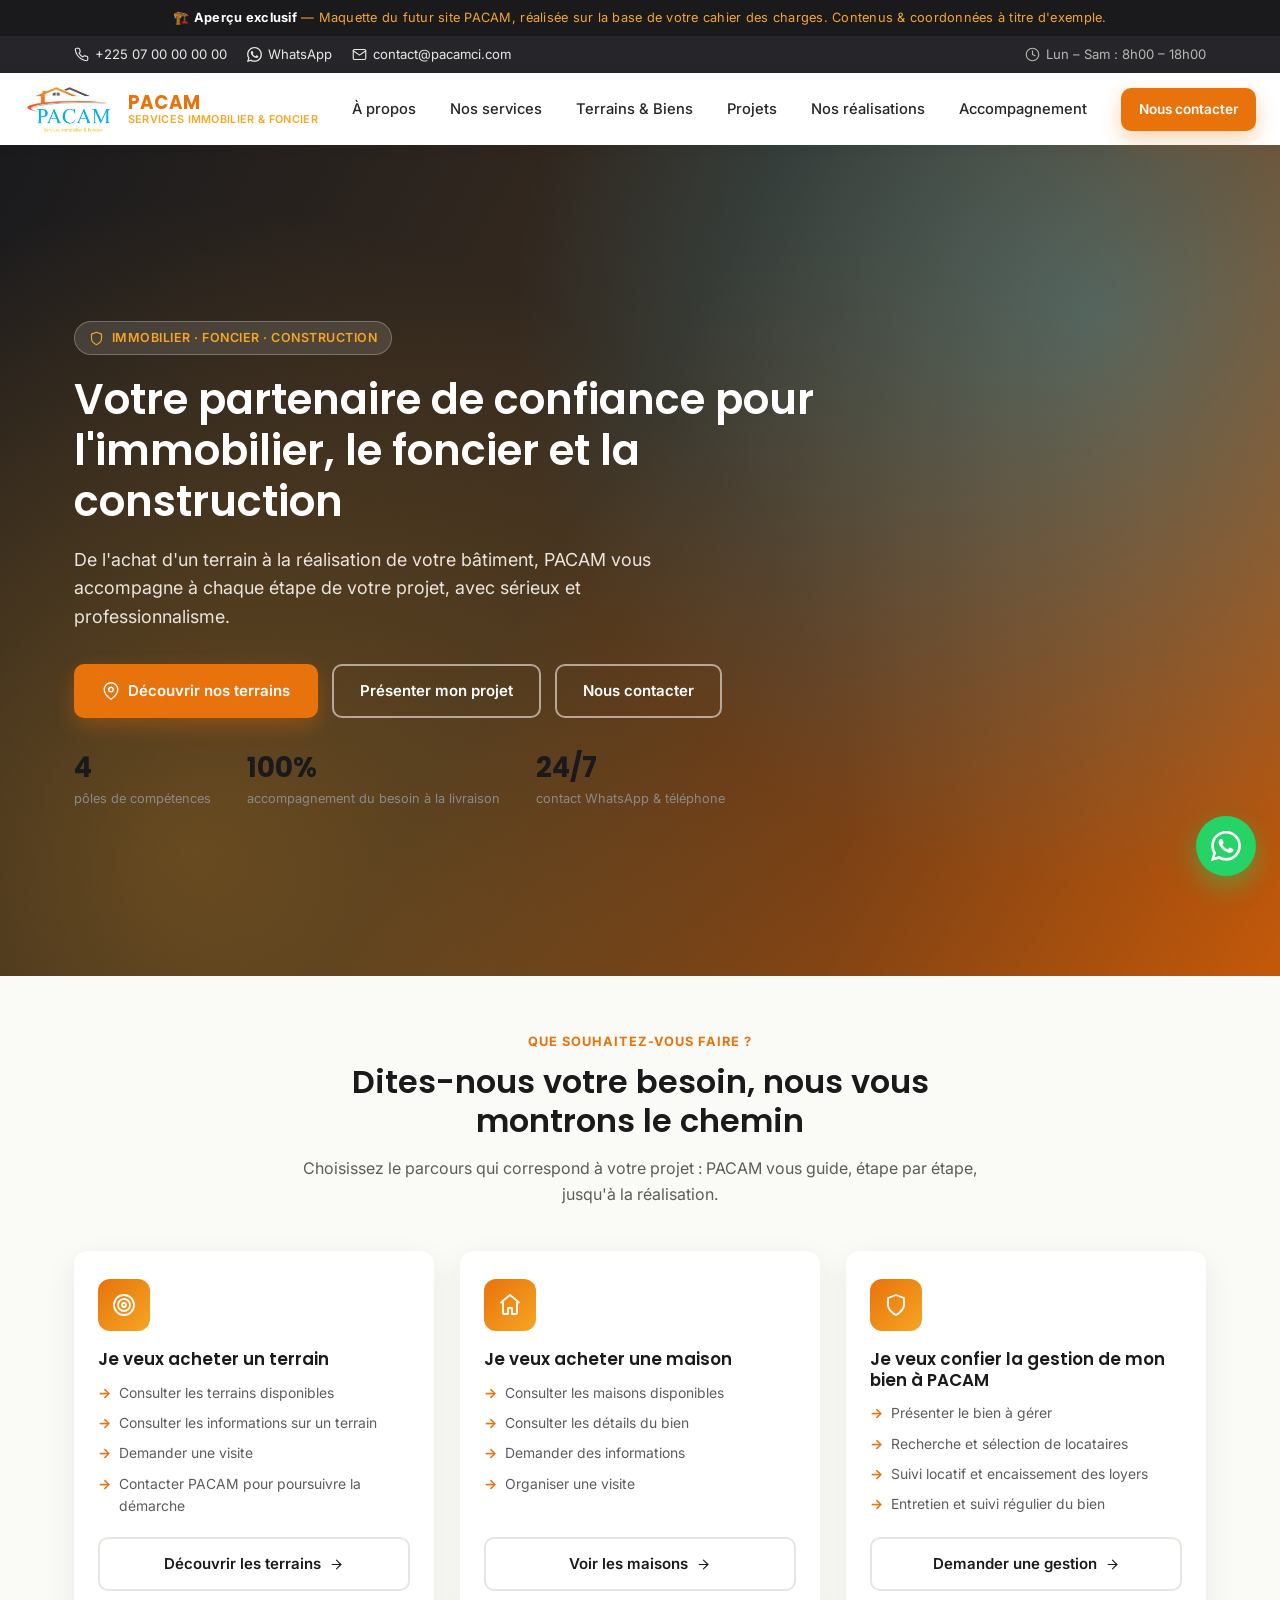
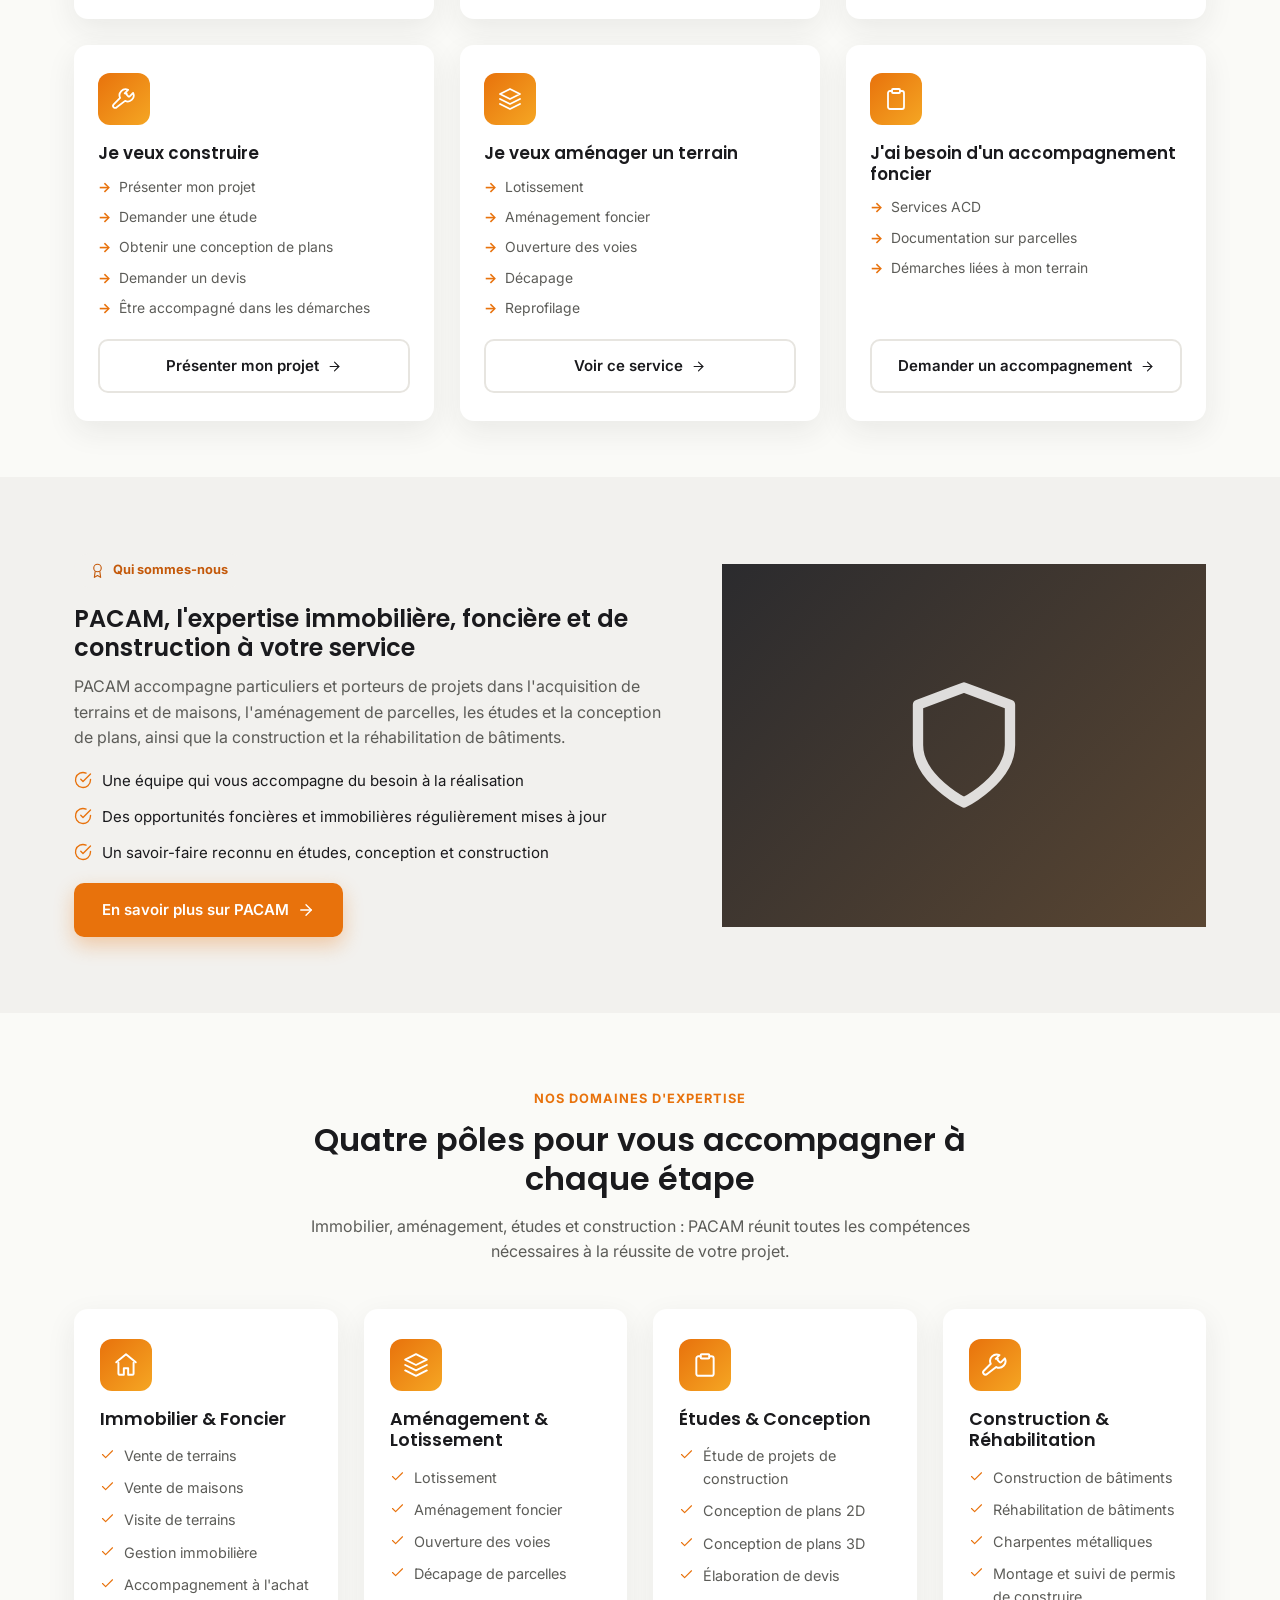
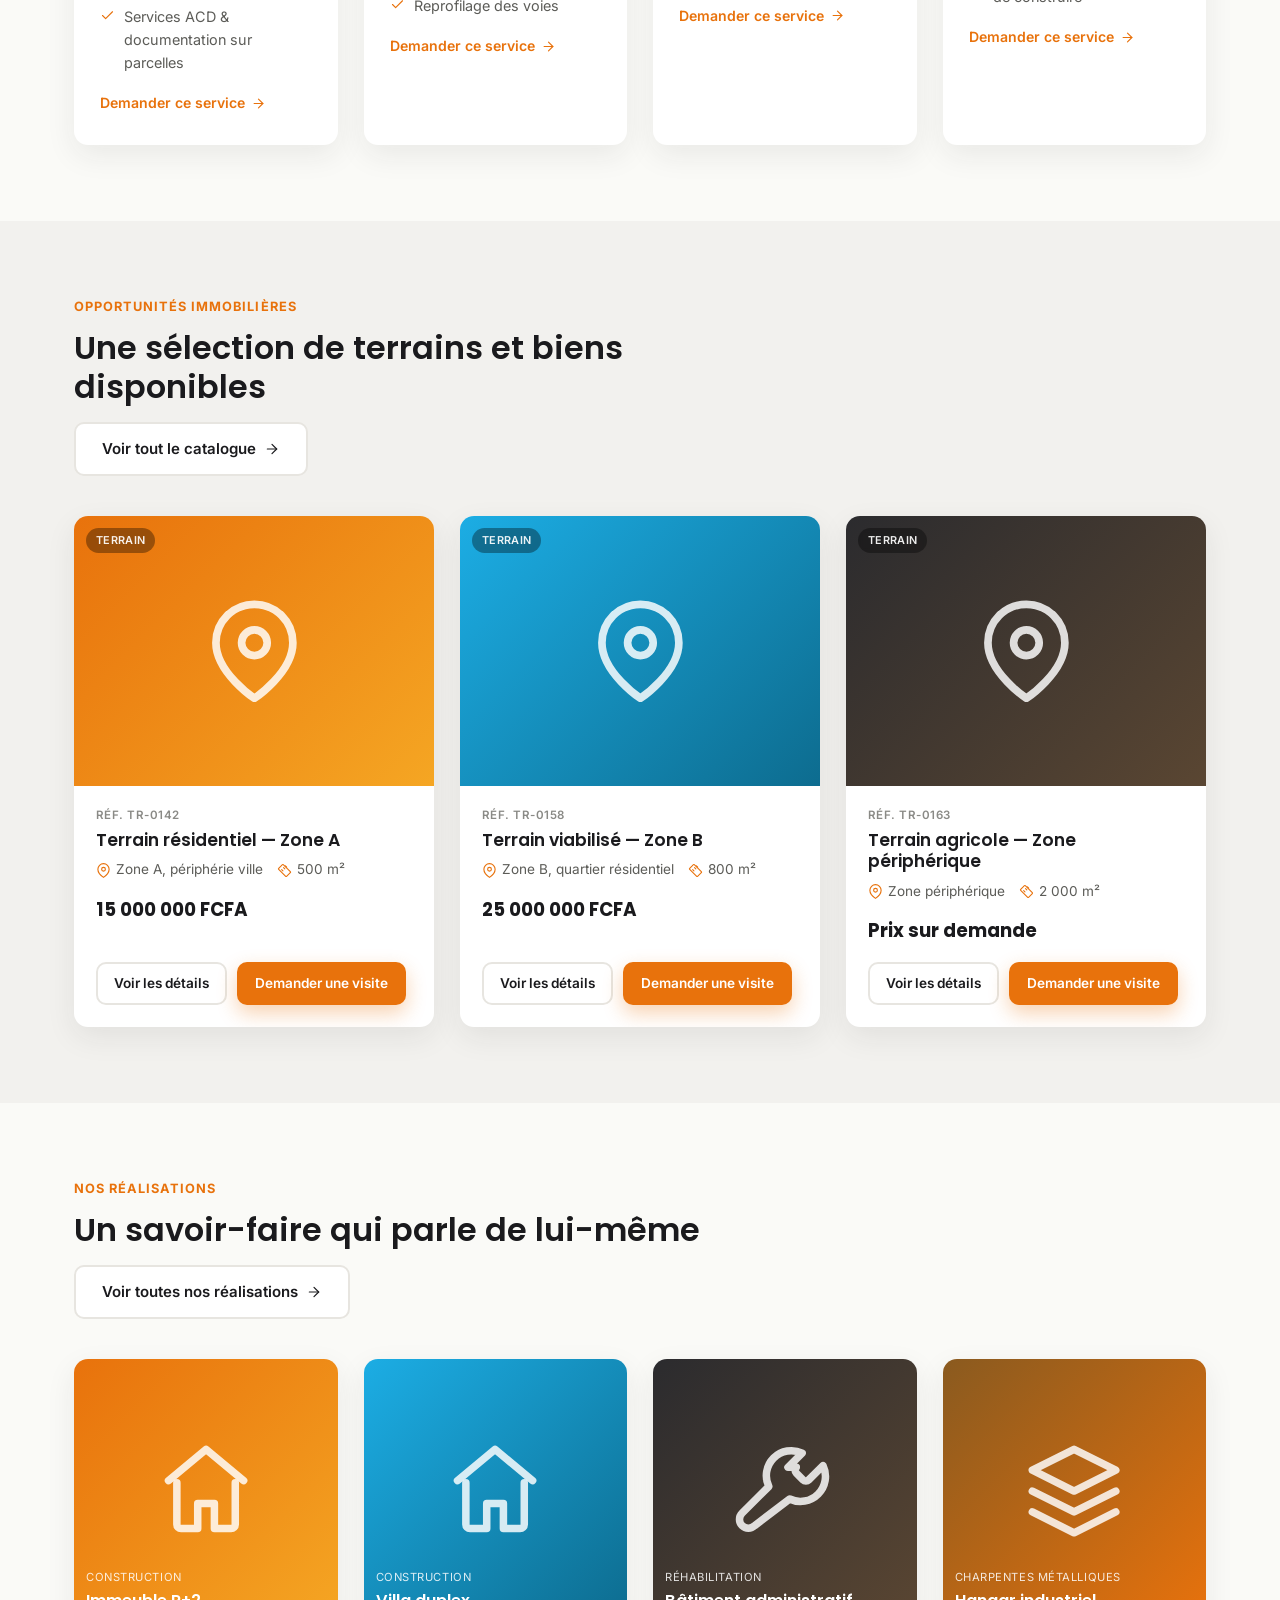
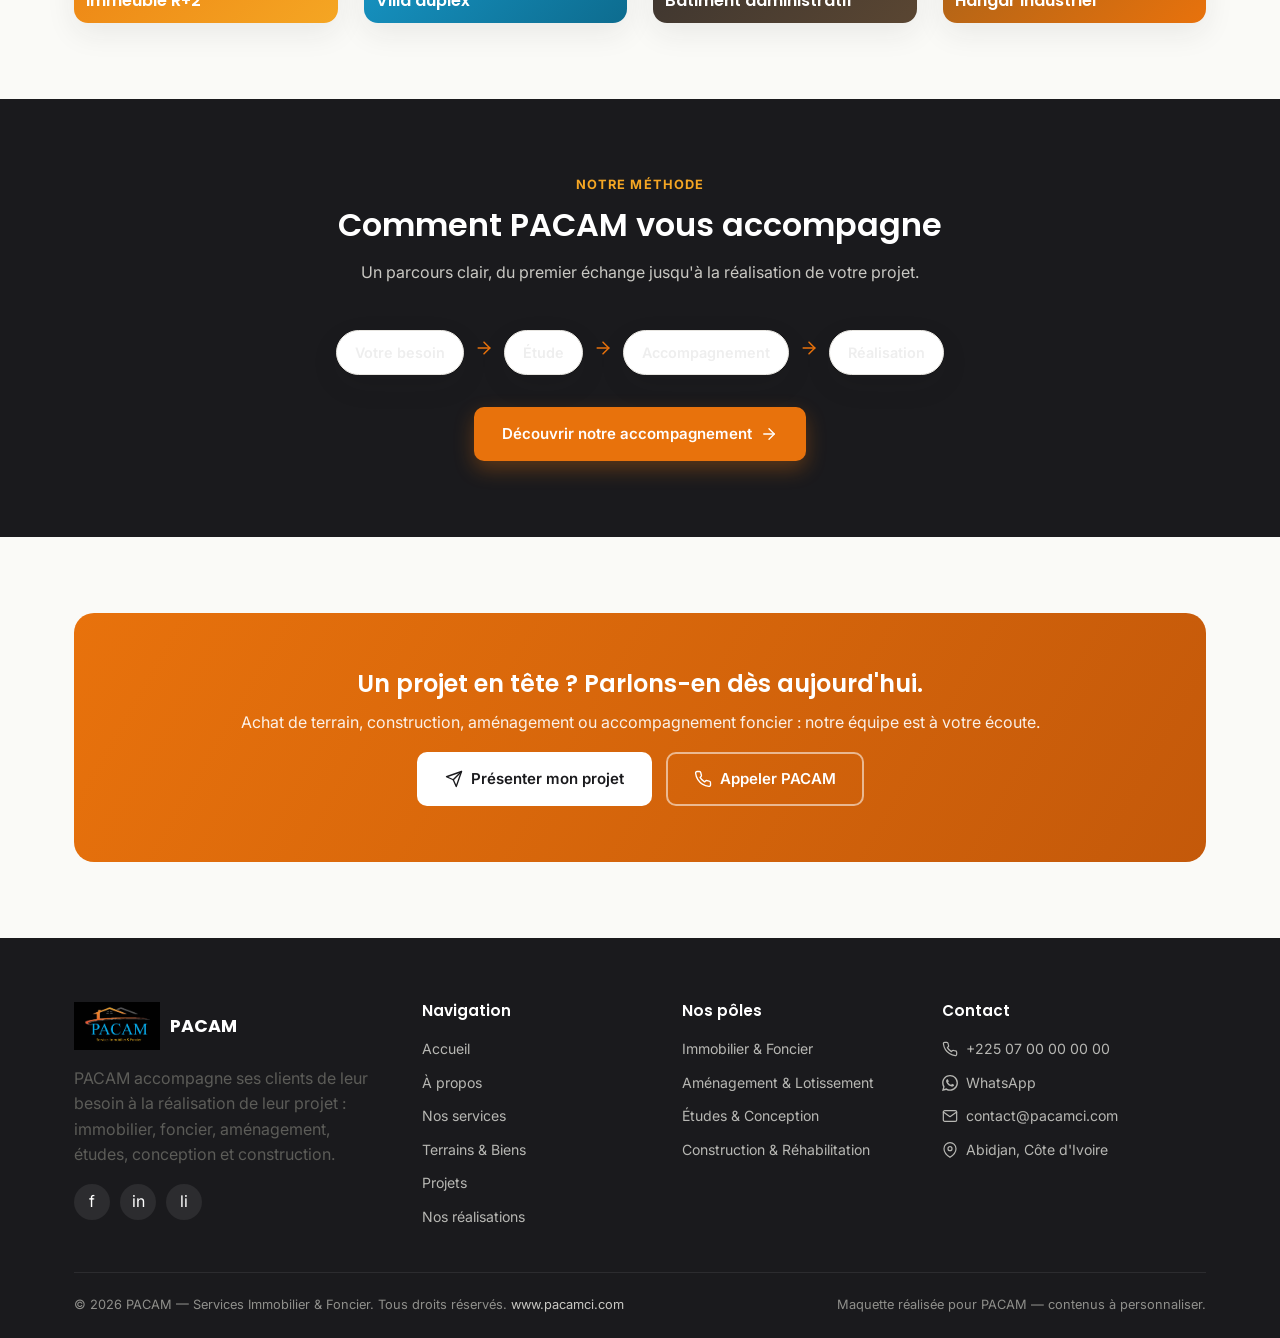
==== index.html @ 4fe4e54f "maj 2 maquette 20-08-26" ====
<!DOCTYPE html>
<html lang="fr">
<head>
<meta charset="UTF-8">
<meta name="viewport" content="width=device-width, initial-scale=1.0">
<title>Accueil | PACAM — Services Immobilier &amp; Foncier</title>
<meta name="description" content="Site vitrine et commercial de PACAM — immobilier, foncier, aménagement et construction.">
<link rel="canonical" href="https://pacamci.com/">
<meta property="og:site_name" content="PACAM">
<meta property="og:title" content="Accueil | PACAM">
<meta property="og:description" content="Site vitrine et commercial de PACAM — immobilier, foncier, aménagement et construction.">
<meta property="og:url" content="https://pacamci.com/">
<meta property="og:type" content="website">
<meta name="theme-color" content="#E8720C">
<link rel="preconnect" href="https://fonts.googleapis.com">
<link href="https://fonts.googleapis.com/css2?family=Inter:wght@400;500;600;700&family=Poppins:wght@500;600;700&display=swap" rel="stylesheet">
<link rel="stylesheet" href="css/style.css">

</head>
<body>

<div class="demo-banner">🏗️ <strong>Aperçu exclusif</strong> — Maquette du futur site PACAM, réalisée sur la base de votre cahier des charges. Contenus &amp; coordonnées à titre d'exemple.</div>

<div class="topbar">
  <div class="container">
    <div class="topbar-links">
      <a href="tel:+22507000000"><svg class="icon " width="15" height="15" viewBox="0 0 24 24" fill="none" stroke="currentColor" stroke-width="1.8" stroke-linecap="round" stroke-linejoin="round" aria-hidden="true"><path d="M22 16.92v3a2 2 0 0 1-2.18 2 19.79 19.79 0 0 1-8.63-3.07 19.5 19.5 0 0 1-6-6 19.79 19.79 0 0 1-3.07-8.67A2 2 0 0 1 4.11 2h3a2 2 0 0 1 2 1.72c.13.96.36 1.9.7 2.81a2 2 0 0 1-.45 2.11L8.09 9.91a16 16 0 0 0 6 6l1.27-1.27a2 2 0 0 1 2.11-.45c.91.34 1.85.57 2.81.7A2 2 0 0 1 22 16.92z"/></svg> +225 07 00 00 00 00</a>
      <a href="https://wa.me/22507000000" target="_blank" rel="noopener"><svg class="icon " width="15" height="15" viewBox="0 0 24 24" fill="currentColor" aria-hidden="true"><path d="M20.52 3.48A11.86 11.86 0 0 0 12.04 0C5.5 0 .16 5.34.16 11.88c0 2.1.55 4.14 1.6 5.95L0 24l6.33-1.66a11.87 11.87 0 0 0 5.7 1.45h.01c6.54 0 11.88-5.34 11.88-11.88 0-3.17-1.23-6.15-3.4-8.43zM12.04 21.6a9.7 9.7 0 0 1-4.95-1.36l-.35-.21-3.75.98 1-3.66-.23-.38a9.7 9.7 0 0 1-1.49-5.19c0-5.37 4.37-9.74 9.78-9.74 2.61 0 5.07 1.02 6.92 2.87a9.7 9.7 0 0 1 2.86 6.9c0 5.37-4.37 9.79-9.79 9.79zm5.36-7.33c-.29-.15-1.73-.85-2-.95-.27-.1-.46-.15-.66.15-.2.29-.76.95-.93 1.15-.17.19-.34.22-.63.07-.29-.15-1.23-.45-2.34-1.44-.87-.77-1.45-1.72-1.62-2.01-.17-.29-.02-.45.13-.6.13-.13.29-.34.44-.51.15-.17.19-.29.29-.49.1-.19.05-.36-.02-.51-.07-.15-.66-1.59-.9-2.17-.24-.57-.48-.5-.66-.51h-.56c-.19 0-.51.07-.78.36-.27.29-1.02 1-1.02 2.43s1.05 2.82 1.19 3.02c.15.19 2.06 3.15 5 4.42.7.3 1.24.48 1.67.62.7.22 1.34.19 1.84.12.56-.08 1.73-.71 1.98-1.39.24-.68.24-1.27.17-1.39-.07-.12-.26-.19-.55-.34z"/></svg> WhatsApp</a>
      <a href="mailto:contact@pacamci.com"><svg class="icon " width="15" height="15" viewBox="0 0 24 24" fill="none" stroke="currentColor" stroke-width="1.8" stroke-linecap="round" stroke-linejoin="round" aria-hidden="true"><rect x="2" y="4" width="20" height="16" rx="2"/><polyline points="22,6 12,13 2,6"/></svg> contact@pacamci.com</a>
    </div>
    <div class="topbar-hours"><svg class="icon " width="15" height="15" viewBox="0 0 24 24" fill="none" stroke="currentColor" stroke-width="1.8" stroke-linecap="round" stroke-linejoin="round" aria-hidden="true"><circle cx="12" cy="12" r="10"/><polyline points="12 6 12 12 16 14"/></svg> Lun – Sam : 8h00 – 18h00</div>
  </div>
</div>

<header class="site-header">
  <div class="nav-wrap">
    <a class="brand is-home" href="index.html">
      <img src="images/logo-light.jpg" alt="Logo PACAM">
      <span class="brand-text"><span class="name">PACAM</span><span class="tag">Services Immobilier &amp; Foncier</span></span>
    </a>
    <nav class="main-nav">
      <a href="a-propos.html">À propos</a>
<a href="services.html">Nos services</a>
<a href="terrains-biens.html">Terrains & Biens</a>
<a href="projets.html">Projets</a>
<a href="realisations.html">Nos réalisations</a>
<a href="accompagnement.html">Accompagnement</a>
    </nav>
    <div class="header-cta">
      <a class="btn btn-primary btn-sm" href="contact.html">Nous contacter</a>
      <button class="menu-toggle" aria-label="Ouvrir le menu"><svg class="icon " width="26" height="26" viewBox="0 0 24 24" fill="none" stroke="currentColor" stroke-width="1.8" stroke-linecap="round" stroke-linejoin="round" aria-hidden="true"><line x1="3" y1="6" x2="21" y2="6"/><line x1="3" y1="12" x2="21" y2="12"/><line x1="3" y1="18" x2="21" y2="18"/></svg></button>
    </div>
  </div>
</header>

<section class="hero">
  <div class="hero-inner">
    <span class="eyebrow"><svg class="icon " width="15" height="15" viewBox="0 0 24 24" fill="none" stroke="currentColor" stroke-width="1.8" stroke-linecap="round" stroke-linejoin="round" aria-hidden="true"><path d="M12 22s8-4 8-10V5l-8-3-8 3v7c0 6 8 10 8 10z"/></svg> Immobilier · Foncier · Construction</span>
    <h1>Votre partenaire de confiance pour l'immobilier, le foncier et la construction</h1>
    <p class="lead">De l'achat d'un terrain à la réalisation de votre bâtiment, PACAM vous accompagne à chaque étape de votre projet, avec sérieux et professionnalisme.</p>
    <div class="hero-actions">
      <a class="btn btn-primary" href="terrains-biens.html"><svg class="icon " width="18" height="18" viewBox="0 0 24 24" fill="none" stroke="currentColor" stroke-width="1.8" stroke-linecap="round" stroke-linejoin="round" aria-hidden="true"><path d="M21 10c0 7-9 13-9 13s-9-6-9-13a9 9 0 0 1 18 0z"/><circle cx="12" cy="10" r="3"/></svg> Découvrir nos terrains</a>
      <a class="btn btn-outline-light" href="accompagnement.html">Présenter mon projet</a>
      <a class="btn btn-outline-light" href="contact.html">Nous contacter</a>
    </div>
    <div class="stat-row">
      <div class="stat"><b>4</b><span>pôles de compétences</span></div>
      <div class="stat"><b>100%</b><span>accompagnement du besoin à la livraison</span></div>
      <div class="stat"><b>24/7</b><span>contact WhatsApp &amp; téléphone</span></div>
    </div>
  </div>
</section>

<main>

<section class="tight">
  <div class="container">
    <div class="section-head reveal">
      <span class="kicker">Que souhaitez-vous faire ?</span>
      <h2>Dites-nous votre besoin, nous vous montrons le chemin</h2>
      <p>Choisissez le parcours qui correspond à votre projet : PACAM vous guide, étape par étape, jusqu'à la réalisation.</p>
    </div>
    <div class="grid grid-3"><div class="card parcours-card reveal">
  <div class="icon-badge"><svg class="icon " width="24" height="24" viewBox="0 0 24 24" fill="none" stroke="currentColor" stroke-width="1.8" stroke-linecap="round" stroke-linejoin="round" aria-hidden="true"><circle cx="12" cy="12" r="10"/><circle cx="12" cy="12" r="6"/><circle cx="12" cy="12" r="2"/></svg></div>
  <h3>Je veux acheter un terrain</h3>
  <ul><li>Consulter les terrains disponibles</li>
<li>Consulter les informations sur un terrain</li>
<li>Demander une visite</li>
<li>Contacter PACAM pour poursuivre la démarche</li></ul>
  <a class="btn btn-secondary btn-block" href="terrains-biens.html">Découvrir les terrains <svg class="icon " width="15" height="15" viewBox="0 0 24 24" fill="none" stroke="currentColor" stroke-width="1.8" stroke-linecap="round" stroke-linejoin="round" aria-hidden="true"><line x1="5" y1="12" x2="19" y2="12"/><polyline points="12 5 19 12 12 19"/></svg></a>
</div>
<div class="card parcours-card reveal">
  <div class="icon-badge"><svg class="icon " width="24" height="24" viewBox="0 0 24 24" fill="none" stroke="currentColor" stroke-width="1.8" stroke-linecap="round" stroke-linejoin="round" aria-hidden="true"><path d="M3 9.5 12 2l9 7.5"/><path d="M5 10v10a1 1 0 0 0 1 1h4v-6h4v6h4a1 1 0 0 0 1-1V10"/></svg></div>
  <h3>Je veux acheter une maison</h3>
  <ul><li>Consulter les maisons disponibles</li>
<li>Consulter les détails du bien</li>
<li>Demander des informations</li>
<li>Organiser une visite</li></ul>
  <a class="btn btn-secondary btn-block" href="terrains-biens.html#maisons">Voir les maisons <svg class="icon " width="15" height="15" viewBox="0 0 24 24" fill="none" stroke="currentColor" stroke-width="1.8" stroke-linecap="round" stroke-linejoin="round" aria-hidden="true"><line x1="5" y1="12" x2="19" y2="12"/><polyline points="12 5 19 12 12 19"/></svg></a>
</div>
<div class="card parcours-card reveal">
  <div class="icon-badge"><svg class="icon " width="24" height="24" viewBox="0 0 24 24" fill="none" stroke="currentColor" stroke-width="1.8" stroke-linecap="round" stroke-linejoin="round" aria-hidden="true"><path d="M12 22s8-4 8-10V5l-8-3-8 3v7c0 6 8 10 8 10z"/></svg></div>
  <h3>Je veux confier la gestion de mon bien à PACAM</h3>
  <ul><li>Présenter le bien à gérer</li>
<li>Recherche et sélection de locataires</li>
<li>Suivi locatif et encaissement des loyers</li>
<li>Entretien et suivi régulier du bien</li></ul>
  <a class="btn btn-secondary btn-block" href="contact.html?demande=gestion-immobiliere">Demander une gestion <svg class="icon " width="15" height="15" viewBox="0 0 24 24" fill="none" stroke="currentColor" stroke-width="1.8" stroke-linecap="round" stroke-linejoin="round" aria-hidden="true"><line x1="5" y1="12" x2="19" y2="12"/><polyline points="12 5 19 12 12 19"/></svg></a>
</div>
<div class="card parcours-card reveal">
  <div class="icon-badge"><svg class="icon " width="24" height="24" viewBox="0 0 24 24" fill="none" stroke="currentColor" stroke-width="1.8" stroke-linecap="round" stroke-linejoin="round" aria-hidden="true"><path d="M14.7 6.3a1 1 0 0 0 0 1.4l1.6 1.6a1 1 0 0 0 1.4 0l3.4-3.4a6 6 0 0 1-8 8L4.7 20.3a2.1 2.1 0 0 1-3-3L8.1 10.9a6 6 0 0 1 8-8l-3.4 3.4z"/></svg></div>
  <h3>Je veux construire</h3>
  <ul><li>Présenter mon projet</li>
<li>Demander une étude</li>
<li>Obtenir une conception de plans</li>
<li>Demander un devis</li>
<li>Être accompagné dans les démarches</li></ul>
  <a class="btn btn-secondary btn-block" href="accompagnement.html">Présenter mon projet <svg class="icon " width="15" height="15" viewBox="0 0 24 24" fill="none" stroke="currentColor" stroke-width="1.8" stroke-linecap="round" stroke-linejoin="round" aria-hidden="true"><line x1="5" y1="12" x2="19" y2="12"/><polyline points="12 5 19 12 12 19"/></svg></a>
</div>
<div class="card parcours-card reveal">
  <div class="icon-badge"><svg class="icon " width="24" height="24" viewBox="0 0 24 24" fill="none" stroke="currentColor" stroke-width="1.8" stroke-linecap="round" stroke-linejoin="round" aria-hidden="true"><polygon points="12 2 2 7 12 12 22 7 12 2"/><polyline points="2 17 12 22 22 17"/><polyline points="2 12 12 17 22 12"/></svg></div>
  <h3>Je veux aménager un terrain</h3>
  <ul><li>Lotissement</li>
<li>Aménagement foncier</li>
<li>Ouverture des voies</li>
<li>Décapage</li>
<li>Reprofilage</li></ul>
  <a class="btn btn-secondary btn-block" href="services.html#amenagement-lotissement">Voir ce service <svg class="icon " width="15" height="15" viewBox="0 0 24 24" fill="none" stroke="currentColor" stroke-width="1.8" stroke-linecap="round" stroke-linejoin="round" aria-hidden="true"><line x1="5" y1="12" x2="19" y2="12"/><polyline points="12 5 19 12 12 19"/></svg></a>
</div>
<div class="card parcours-card reveal">
  <div class="icon-badge"><svg class="icon " width="24" height="24" viewBox="0 0 24 24" fill="none" stroke="currentColor" stroke-width="1.8" stroke-linecap="round" stroke-linejoin="round" aria-hidden="true"><rect x="8" y="2" width="8" height="4" rx="1"/><path d="M16 4h2a2 2 0 0 1 2 2v14a2 2 0 0 1-2 2H6a2 2 0 0 1-2-2V6a2 2 0 0 1 2-2h2"/></svg></div>
  <h3>J'ai besoin d'un accompagnement foncier</h3>
  <ul><li>Services ACD</li>
<li>Documentation sur parcelles</li>
<li>Démarches liées à mon terrain</li></ul>
  <a class="btn btn-secondary btn-block" href="contact.html?demande=accompagnement-foncier">Demander un accompagnement <svg class="icon " width="15" height="15" viewBox="0 0 24 24" fill="none" stroke="currentColor" stroke-width="1.8" stroke-linecap="round" stroke-linejoin="round" aria-hidden="true"><line x1="5" y1="12" x2="19" y2="12"/><polyline points="12 5 19 12 12 19"/></svg></a>
</div></div>
  </div>
</section>

<section class="bg-alt">
  <div class="container two-col">
    <div class="reveal">
      <span class="badge-pill"><svg class="icon " width="15" height="15" viewBox="0 0 24 24" fill="none" stroke="currentColor" stroke-width="1.8" stroke-linecap="round" stroke-linejoin="round" aria-hidden="true"><circle cx="12" cy="8" r="6"/><path d="M8.21 13.89 7 23l5-3 5 3-1.21-9.12"/></svg> Qui sommes-nous</span>
      <h2>PACAM, l'expertise immobilière, foncière et de construction à votre service</h2>
      <p>PACAM accompagne particuliers et porteurs de projets dans l'acquisition de terrains et de maisons, l'aménagement de parcelles, les études et la conception de plans, ainsi que la construction et la réhabilitation de bâtiments.</p>
      <ul class="check-list">
        <li><svg class="icon " width="18" height="18" viewBox="0 0 24 24" fill="none" stroke="currentColor" stroke-width="1.8" stroke-linecap="round" stroke-linejoin="round" aria-hidden="true"><path d="M22 11.08V12a10 10 0 1 1-5.93-9.14"/><polyline points="22 4 12 14.01 9 11.01"/></svg> Une équipe qui vous accompagne du besoin à la réalisation</li>
        <li><svg class="icon " width="18" height="18" viewBox="0 0 24 24" fill="none" stroke="currentColor" stroke-width="1.8" stroke-linecap="round" stroke-linejoin="round" aria-hidden="true"><path d="M22 11.08V12a10 10 0 1 1-5.93-9.14"/><polyline points="22 4 12 14.01 9 11.01"/></svg> Des opportunités foncières et immobilières régulièrement mises à jour</li>
        <li><svg class="icon " width="18" height="18" viewBox="0 0 24 24" fill="none" stroke="currentColor" stroke-width="1.8" stroke-linecap="round" stroke-linejoin="round" aria-hidden="true"><path d="M22 11.08V12a10 10 0 1 1-5.93-9.14"/><polyline points="22 4 12 14.01 9 11.01"/></svg> Un savoir-faire reconnu en études, conception et construction</li>
      </ul>
      <a class="btn btn-primary" href="a-propos.html">En savoir plus sur PACAM <svg class="icon " width="18" height="18" viewBox="0 0 24 24" fill="none" stroke="currentColor" stroke-width="1.8" stroke-linecap="round" stroke-linejoin="round" aria-hidden="true"><line x1="5" y1="12" x2="19" y2="12"/><polyline points="12 5 19 12 12 19"/></svg></a>
    </div>
    <div class="reveal"><div class="photo g3"><svg class="icon " width="64" height="64" viewBox="0 0 24 24" fill="none" stroke="currentColor" stroke-width="1.8" stroke-linecap="round" stroke-linejoin="round" aria-hidden="true"><path d="M12 22s8-4 8-10V5l-8-3-8 3v7c0 6 8 10 8 10z"/></svg></div></div>
  </div>
</section>

<section>
  <div class="container">
    <div class="section-head reveal">
      <span class="kicker">Nos domaines d'expertise</span>
      <h2>Quatre pôles pour vous accompagner à chaque étape</h2>
      <p>Immobilier, aménagement, études et construction : PACAM réunit toutes les compétences nécessaires à la réussite de votre projet.</p>
    </div>
    <div class="grid grid-4"><div class="card icon-card reveal" id="immobilier-foncier">
  <div class="icon-badge"><svg class="icon " width="26" height="26" viewBox="0 0 24 24" fill="none" stroke="currentColor" stroke-width="1.8" stroke-linecap="round" stroke-linejoin="round" aria-hidden="true"><path d="M3 9.5 12 2l9 7.5"/><path d="M5 10v10a1 1 0 0 0 1 1h4v-6h4v6h4a1 1 0 0 0 1-1V10"/></svg></div>
  <h3>Immobilier & Foncier</h3>
  <ul><li><svg class="icon " width="15" height="15" viewBox="0 0 24 24" fill="none" stroke="currentColor" stroke-width="1.8" stroke-linecap="round" stroke-linejoin="round" aria-hidden="true"><polyline points="20 6 9 17 4 12"/></svg> Vente de terrains</li>
<li><svg class="icon " width="15" height="15" viewBox="0 0 24 24" fill="none" stroke="currentColor" stroke-width="1.8" stroke-linecap="round" stroke-linejoin="round" aria-hidden="true"><polyline points="20 6 9 17 4 12"/></svg> Vente de maisons</li>
<li><svg class="icon " width="15" height="15" viewBox="0 0 24 24" fill="none" stroke="currentColor" stroke-width="1.8" stroke-linecap="round" stroke-linejoin="round" aria-hidden="true"><polyline points="20 6 9 17 4 12"/></svg> Visite de terrains</li>
<li><svg class="icon " width="15" height="15" viewBox="0 0 24 24" fill="none" stroke="currentColor" stroke-width="1.8" stroke-linecap="round" stroke-linejoin="round" aria-hidden="true"><polyline points="20 6 9 17 4 12"/></svg> Gestion immobilière</li>
<li><svg class="icon " width="15" height="15" viewBox="0 0 24 24" fill="none" stroke="currentColor" stroke-width="1.8" stroke-linecap="round" stroke-linejoin="round" aria-hidden="true"><polyline points="20 6 9 17 4 12"/></svg> Accompagnement à l'achat</li>
<li><svg class="icon " width="15" height="15" viewBox="0 0 24 24" fill="none" stroke="currentColor" stroke-width="1.8" stroke-linecap="round" stroke-linejoin="round" aria-hidden="true"><polyline points="20 6 9 17 4 12"/></svg> Services ACD & documentation sur parcelles</li></ul>
  <a class="card-link" href="contact.html?demande=immobilier-foncier">Demander ce service <svg class="icon " width="15" height="15" viewBox="0 0 24 24" fill="none" stroke="currentColor" stroke-width="1.8" stroke-linecap="round" stroke-linejoin="round" aria-hidden="true"><line x1="5" y1="12" x2="19" y2="12"/><polyline points="12 5 19 12 12 19"/></svg></a>
</div>
<div class="card icon-card reveal" id="amenagement-lotissement">
  <div class="icon-badge"><svg class="icon " width="26" height="26" viewBox="0 0 24 24" fill="none" stroke="currentColor" stroke-width="1.8" stroke-linecap="round" stroke-linejoin="round" aria-hidden="true"><polygon points="12 2 2 7 12 12 22 7 12 2"/><polyline points="2 17 12 22 22 17"/><polyline points="2 12 12 17 22 12"/></svg></div>
  <h3>Aménagement & Lotissement</h3>
  <ul><li><svg class="icon " width="15" height="15" viewBox="0 0 24 24" fill="none" stroke="currentColor" stroke-width="1.8" stroke-linecap="round" stroke-linejoin="round" aria-hidden="true"><polyline points="20 6 9 17 4 12"/></svg> Lotissement</li>
<li><svg class="icon " width="15" height="15" viewBox="0 0 24 24" fill="none" stroke="currentColor" stroke-width="1.8" stroke-linecap="round" stroke-linejoin="round" aria-hidden="true"><polyline points="20 6 9 17 4 12"/></svg> Aménagement foncier</li>
<li><svg class="icon " width="15" height="15" viewBox="0 0 24 24" fill="none" stroke="currentColor" stroke-width="1.8" stroke-linecap="round" stroke-linejoin="round" aria-hidden="true"><polyline points="20 6 9 17 4 12"/></svg> Ouverture des voies</li>
<li><svg class="icon " width="15" height="15" viewBox="0 0 24 24" fill="none" stroke="currentColor" stroke-width="1.8" stroke-linecap="round" stroke-linejoin="round" aria-hidden="true"><polyline points="20 6 9 17 4 12"/></svg> Décapage de parcelles</li>
<li><svg class="icon " width="15" height="15" viewBox="0 0 24 24" fill="none" stroke="currentColor" stroke-width="1.8" stroke-linecap="round" stroke-linejoin="round" aria-hidden="true"><polyline points="20 6 9 17 4 12"/></svg> Reprofilage des voies</li></ul>
  <a class="card-link" href="contact.html?demande=amenagement-lotissement">Demander ce service <svg class="icon " width="15" height="15" viewBox="0 0 24 24" fill="none" stroke="currentColor" stroke-width="1.8" stroke-linecap="round" stroke-linejoin="round" aria-hidden="true"><line x1="5" y1="12" x2="19" y2="12"/><polyline points="12 5 19 12 12 19"/></svg></a>
</div>
<div class="card icon-card reveal" id="etudes-conception">
  <div class="icon-badge"><svg class="icon " width="26" height="26" viewBox="0 0 24 24" fill="none" stroke="currentColor" stroke-width="1.8" stroke-linecap="round" stroke-linejoin="round" aria-hidden="true"><rect x="8" y="2" width="8" height="4" rx="1"/><path d="M16 4h2a2 2 0 0 1 2 2v14a2 2 0 0 1-2 2H6a2 2 0 0 1-2-2V6a2 2 0 0 1 2-2h2"/></svg></div>
  <h3>Études & Conception</h3>
  <ul><li><svg class="icon " width="15" height="15" viewBox="0 0 24 24" fill="none" stroke="currentColor" stroke-width="1.8" stroke-linecap="round" stroke-linejoin="round" aria-hidden="true"><polyline points="20 6 9 17 4 12"/></svg> Étude de projets de construction</li>
<li><svg class="icon " width="15" height="15" viewBox="0 0 24 24" fill="none" stroke="currentColor" stroke-width="1.8" stroke-linecap="round" stroke-linejoin="round" aria-hidden="true"><polyline points="20 6 9 17 4 12"/></svg> Conception de plans 2D</li>
<li><svg class="icon " width="15" height="15" viewBox="0 0 24 24" fill="none" stroke="currentColor" stroke-width="1.8" stroke-linecap="round" stroke-linejoin="round" aria-hidden="true"><polyline points="20 6 9 17 4 12"/></svg> Conception de plans 3D</li>
<li><svg class="icon " width="15" height="15" viewBox="0 0 24 24" fill="none" stroke="currentColor" stroke-width="1.8" stroke-linecap="round" stroke-linejoin="round" aria-hidden="true"><polyline points="20 6 9 17 4 12"/></svg> Élaboration de devis</li></ul>
  <a class="card-link" href="contact.html?demande=etudes-conception">Demander ce service <svg class="icon " width="15" height="15" viewBox="0 0 24 24" fill="none" stroke="currentColor" stroke-width="1.8" stroke-linecap="round" stroke-linejoin="round" aria-hidden="true"><line x1="5" y1="12" x2="19" y2="12"/><polyline points="12 5 19 12 12 19"/></svg></a>
</div>
<div class="card icon-card reveal" id="construction-rehabilitation">
  <div class="icon-badge"><svg class="icon " width="26" height="26" viewBox="0 0 24 24" fill="none" stroke="currentColor" stroke-width="1.8" stroke-linecap="round" stroke-linejoin="round" aria-hidden="true"><path d="M14.7 6.3a1 1 0 0 0 0 1.4l1.6 1.6a1 1 0 0 0 1.4 0l3.4-3.4a6 6 0 0 1-8 8L4.7 20.3a2.1 2.1 0 0 1-3-3L8.1 10.9a6 6 0 0 1 8-8l-3.4 3.4z"/></svg></div>
  <h3>Construction & Réhabilitation</h3>
  <ul><li><svg class="icon " width="15" height="15" viewBox="0 0 24 24" fill="none" stroke="currentColor" stroke-width="1.8" stroke-linecap="round" stroke-linejoin="round" aria-hidden="true"><polyline points="20 6 9 17 4 12"/></svg> Construction de bâtiments</li>
<li><svg class="icon " width="15" height="15" viewBox="0 0 24 24" fill="none" stroke="currentColor" stroke-width="1.8" stroke-linecap="round" stroke-linejoin="round" aria-hidden="true"><polyline points="20 6 9 17 4 12"/></svg> Réhabilitation de bâtiments</li>
<li><svg class="icon " width="15" height="15" viewBox="0 0 24 24" fill="none" stroke="currentColor" stroke-width="1.8" stroke-linecap="round" stroke-linejoin="round" aria-hidden="true"><polyline points="20 6 9 17 4 12"/></svg> Charpentes métalliques</li>
<li><svg class="icon " width="15" height="15" viewBox="0 0 24 24" fill="none" stroke="currentColor" stroke-width="1.8" stroke-linecap="round" stroke-linejoin="round" aria-hidden="true"><polyline points="20 6 9 17 4 12"/></svg> Montage et suivi de permis de construire</li></ul>
  <a class="card-link" href="contact.html?demande=construction-rehabilitation">Demander ce service <svg class="icon " width="15" height="15" viewBox="0 0 24 24" fill="none" stroke="currentColor" stroke-width="1.8" stroke-linecap="round" stroke-linejoin="round" aria-hidden="true"><line x1="5" y1="12" x2="19" y2="12"/><polyline points="12 5 19 12 12 19"/></svg></a>
</div></div>
  </div>
</section>

<section class="bg-alt">
  <div class="container">
    <div class="section-head left reveal" style="display:flex;justify-content:space-between;align-items:flex-end;flex-wrap:wrap;gap:16px;">
      <div>
        <span class="kicker">Opportunités immobilières</span>
        <h2 style="margin-bottom:0;">Une sélection de terrains et biens disponibles</h2>
      </div>
      <a class="btn btn-secondary" href="terrains-biens.html">Voir tout le catalogue <svg class="icon " width="16" height="16" viewBox="0 0 24 24" fill="none" stroke="currentColor" stroke-width="1.8" stroke-linecap="round" stroke-linejoin="round" aria-hidden="true"><line x1="5" y1="12" x2="19" y2="12"/><polyline points="12 5 19 12 12 19"/></svg></a>
    </div>
    <div class="grid grid-3"><div class="card prop-card reveal" data-cat="terrain">
  <div class="photo g1"><span class="photo-tag">Terrain</span><svg class="icon " width="64" height="64" viewBox="0 0 24 24" fill="none" stroke="currentColor" stroke-width="1.8" stroke-linecap="round" stroke-linejoin="round" aria-hidden="true"><path d="M21 10c0 7-9 13-9 13s-9-6-9-13a9 9 0 0 1 18 0z"/><circle cx="12" cy="10" r="3"/></svg></div>
  <div class="prop-body">
    <div class="prop-ref">Réf. TR-0142</div>
    <h3>Terrain résidentiel — Zone A</h3>
    <div class="prop-meta">
      <span><svg class="icon " width="15" height="15" viewBox="0 0 24 24" fill="none" stroke="currentColor" stroke-width="1.8" stroke-linecap="round" stroke-linejoin="round" aria-hidden="true"><path d="M21 10c0 7-9 13-9 13s-9-6-9-13a9 9 0 0 1 18 0z"/><circle cx="12" cy="10" r="3"/></svg> Zone A, périphérie ville</span>
      <span><svg class="icon " width="15" height="15" viewBox="0 0 24 24" fill="none" stroke="currentColor" stroke-width="1.8" stroke-linecap="round" stroke-linejoin="round" aria-hidden="true"><path d="M21.3 15.3 15.3 21.3a1 1 0 0 1-1.4 0L2.7 10.1a1 1 0 0 1 0-1.4l6-6a1 1 0 0 1 1.4 0L21.3 13.9a1 1 0 0 1 0 1.4z"/><path d="m7.5 10.5 2 2"/><path d="m10.5 7.5 2 2"/><path d="m13.5 4.5 2 2"/></svg> 500 m²</span>
    </div>
    <div class="prop-price">15 000 000 FCFA</div>
    <div class="prop-actions">
      <a class="btn btn-secondary btn-sm" href="bien-detail.html?ref=TR-0142">Voir les détails</a>
      <a class="btn btn-primary btn-sm" href="contact.html?demande=demander-une-visite&bien=TR-0142">Demander une visite</a>
    </div>
  </div>
</div>
<div class="card prop-card reveal" data-cat="terrain">
  <div class="photo g2"><span class="photo-tag">Terrain</span><svg class="icon " width="64" height="64" viewBox="0 0 24 24" fill="none" stroke="currentColor" stroke-width="1.8" stroke-linecap="round" stroke-linejoin="round" aria-hidden="true"><path d="M21 10c0 7-9 13-9 13s-9-6-9-13a9 9 0 0 1 18 0z"/><circle cx="12" cy="10" r="3"/></svg></div>
  <div class="prop-body">
    <div class="prop-ref">Réf. TR-0158</div>
    <h3>Terrain viabilisé — Zone B</h3>
    <div class="prop-meta">
      <span><svg class="icon " width="15" height="15" viewBox="0 0 24 24" fill="none" stroke="currentColor" stroke-width="1.8" stroke-linecap="round" stroke-linejoin="round" aria-hidden="true"><path d="M21 10c0 7-9 13-9 13s-9-6-9-13a9 9 0 0 1 18 0z"/><circle cx="12" cy="10" r="3"/></svg> Zone B, quartier résidentiel</span>
      <span><svg class="icon " width="15" height="15" viewBox="0 0 24 24" fill="none" stroke="currentColor" stroke-width="1.8" stroke-linecap="round" stroke-linejoin="round" aria-hidden="true"><path d="M21.3 15.3 15.3 21.3a1 1 0 0 1-1.4 0L2.7 10.1a1 1 0 0 1 0-1.4l6-6a1 1 0 0 1 1.4 0L21.3 13.9a1 1 0 0 1 0 1.4z"/><path d="m7.5 10.5 2 2"/><path d="m10.5 7.5 2 2"/><path d="m13.5 4.5 2 2"/></svg> 800 m²</span>
    </div>
    <div class="prop-price">25 000 000 FCFA</div>
    <div class="prop-actions">
      <a class="btn btn-secondary btn-sm" href="bien-detail.html?ref=TR-0158">Voir les détails</a>
      <a class="btn btn-primary btn-sm" href="contact.html?demande=demander-une-visite&bien=TR-0158">Demander une visite</a>
    </div>
  </div>
</div>
<div class="card prop-card reveal" data-cat="terrain">
  <div class="photo g3"><span class="photo-tag">Terrain</span><svg class="icon " width="64" height="64" viewBox="0 0 24 24" fill="none" stroke="currentColor" stroke-width="1.8" stroke-linecap="round" stroke-linejoin="round" aria-hidden="true"><path d="M21 10c0 7-9 13-9 13s-9-6-9-13a9 9 0 0 1 18 0z"/><circle cx="12" cy="10" r="3"/></svg></div>
  <div class="prop-body">
    <div class="prop-ref">Réf. TR-0163</div>
    <h3>Terrain agricole — Zone périphérique</h3>
    <div class="prop-meta">
      <span><svg class="icon " width="15" height="15" viewBox="0 0 24 24" fill="none" stroke="currentColor" stroke-width="1.8" stroke-linecap="round" stroke-linejoin="round" aria-hidden="true"><path d="M21 10c0 7-9 13-9 13s-9-6-9-13a9 9 0 0 1 18 0z"/><circle cx="12" cy="10" r="3"/></svg> Zone périphérique</span>
      <span><svg class="icon " width="15" height="15" viewBox="0 0 24 24" fill="none" stroke="currentColor" stroke-width="1.8" stroke-linecap="round" stroke-linejoin="round" aria-hidden="true"><path d="M21.3 15.3 15.3 21.3a1 1 0 0 1-1.4 0L2.7 10.1a1 1 0 0 1 0-1.4l6-6a1 1 0 0 1 1.4 0L21.3 13.9a1 1 0 0 1 0 1.4z"/><path d="m7.5 10.5 2 2"/><path d="m10.5 7.5 2 2"/><path d="m13.5 4.5 2 2"/></svg> 2 000 m²</span>
    </div>
    <div class="prop-price">Prix sur demande</div>
    <div class="prop-actions">
      <a class="btn btn-secondary btn-sm" href="bien-detail.html?ref=TR-0163">Voir les détails</a>
      <a class="btn btn-primary btn-sm" href="contact.html?demande=demander-une-visite&bien=TR-0163">Demander une visite</a>
    </div>
  </div>
</div></div>
  </div>
</section>

<section>
  <div class="container">
    <div class="section-head left reveal" style="display:flex;justify-content:space-between;align-items:flex-end;flex-wrap:wrap;gap:16px;">
      <div>
        <span class="kicker">Nos réalisations</span>
        <h2 style="margin-bottom:0;">Un savoir-faire qui parle de lui-même</h2>
      </div>
      <a class="btn btn-secondary" href="realisations.html">Voir toutes nos réalisations <svg class="icon " width="16" height="16" viewBox="0 0 24 24" fill="none" stroke="currentColor" stroke-width="1.8" stroke-linecap="round" stroke-linejoin="round" aria-hidden="true"><line x1="5" y1="12" x2="19" y2="12"/><polyline points="12 5 19 12 12 19"/></svg></a>
    </div>
    <div class="grid grid-4"><div class="card real-card reveal" data-cat="construction">
  <div class="photo g1">
    <svg class="icon " width="64" height="64" viewBox="0 0 24 24" fill="none" stroke="currentColor" stroke-width="1.8" stroke-linecap="round" stroke-linejoin="round" aria-hidden="true"><path d="M3 9.5 12 2l9 7.5"/><path d="M5 10v10a1 1 0 0 0 1 1h4v-6h4v6h4a1 1 0 0 0 1-1V10"/></svg>
    <div class="real-cat"><span class="cat">Construction</span><h4>Immeuble R+2</h4></div>
  </div>
</div>
<div class="card real-card reveal" data-cat="construction">
  <div class="photo g2">
    <svg class="icon " width="64" height="64" viewBox="0 0 24 24" fill="none" stroke="currentColor" stroke-width="1.8" stroke-linecap="round" stroke-linejoin="round" aria-hidden="true"><path d="M3 9.5 12 2l9 7.5"/><path d="M5 10v10a1 1 0 0 0 1 1h4v-6h4v6h4a1 1 0 0 0 1-1V10"/></svg>
    <div class="real-cat"><span class="cat">Construction</span><h4>Villa duplex</h4></div>
  </div>
</div>
<div class="card real-card reveal" data-cat="rehabilitation">
  <div class="photo g3">
    <svg class="icon " width="64" height="64" viewBox="0 0 24 24" fill="none" stroke="currentColor" stroke-width="1.8" stroke-linecap="round" stroke-linejoin="round" aria-hidden="true"><path d="M14.7 6.3a1 1 0 0 0 0 1.4l1.6 1.6a1 1 0 0 0 1.4 0l3.4-3.4a6 6 0 0 1-8 8L4.7 20.3a2.1 2.1 0 0 1-3-3L8.1 10.9a6 6 0 0 1 8-8l-3.4 3.4z"/></svg>
    <div class="real-cat"><span class="cat">Réhabilitation</span><h4>Bâtiment administratif</h4></div>
  </div>
</div>
<div class="card real-card reveal" data-cat="charpentes-metalliques">
  <div class="photo g4">
    <svg class="icon " width="64" height="64" viewBox="0 0 24 24" fill="none" stroke="currentColor" stroke-width="1.8" stroke-linecap="round" stroke-linejoin="round" aria-hidden="true"><polygon points="12 2 2 7 12 12 22 7 12 2"/><polyline points="2 17 12 22 22 17"/><polyline points="2 12 12 17 22 12"/></svg>
    <div class="real-cat"><span class="cat">Charpentes métalliques</span><h4>Hangar industriel</h4></div>
  </div>
</div></div>
  </div>
</section>

<section class="bg-dark">
  <div class="container">
    <div class="section-head reveal">
      <span class="kicker" style="color:var(--gold);">Notre méthode</span>
      <h2>Comment PACAM vous accompagne</h2>
      <p>Un parcours clair, du premier échange jusqu'à la réalisation de votre projet.</p>
    </div>
    <div class="mini-flow reveal">
      <span class="pill">Votre besoin</span><span class="arrow"><svg class="icon " width="20" height="20" viewBox="0 0 24 24" fill="none" stroke="currentColor" stroke-width="1.8" stroke-linecap="round" stroke-linejoin="round" aria-hidden="true"><line x1="5" y1="12" x2="19" y2="12"/><polyline points="12 5 19 12 12 19"/></svg></span>
      <span class="pill">Étude</span><span class="arrow"><svg class="icon " width="20" height="20" viewBox="0 0 24 24" fill="none" stroke="currentColor" stroke-width="1.8" stroke-linecap="round" stroke-linejoin="round" aria-hidden="true"><line x1="5" y1="12" x2="19" y2="12"/><polyline points="12 5 19 12 12 19"/></svg></span>
      <span class="pill">Accompagnement</span><span class="arrow"><svg class="icon " width="20" height="20" viewBox="0 0 24 24" fill="none" stroke="currentColor" stroke-width="1.8" stroke-linecap="round" stroke-linejoin="round" aria-hidden="true"><line x1="5" y1="12" x2="19" y2="12"/><polyline points="12 5 19 12 12 19"/></svg></span>
      <span class="pill">Réalisation</span>
    </div>
    <div style="text-align:center;margin-top:32px;">
      <a class="btn btn-primary" href="accompagnement.html">Découvrir notre accompagnement <svg class="icon " width="18" height="18" viewBox="0 0 24 24" fill="none" stroke="currentColor" stroke-width="1.8" stroke-linecap="round" stroke-linejoin="round" aria-hidden="true"><line x1="5" y1="12" x2="19" y2="12"/><polyline points="12 5 19 12 12 19"/></svg></a>
    </div>
  </div>
</section>

<section>
  <div class="container">
    <div class="cta-band reveal">
      <h2>Un projet en tête ? Parlons-en dès aujourd'hui.</h2>
      <p>Achat de terrain, construction, aménagement ou accompagnement foncier : notre équipe est à votre écoute.</p>
      <div class="hero-actions">
        <a class="btn btn-light" href="contact.html"><svg class="icon " width="18" height="18" viewBox="0 0 24 24" fill="none" stroke="currentColor" stroke-width="1.8" stroke-linecap="round" stroke-linejoin="round" aria-hidden="true"><line x1="22" y1="2" x2="11" y2="13"/><polygon points="22 2 15 22 11 13 2 9 22 2"/></svg> Présenter mon projet</a>
        <a class="btn btn-outline-light" href="tel:+22507000000"><svg class="icon " width="18" height="18" viewBox="0 0 24 24" fill="none" stroke="currentColor" stroke-width="1.8" stroke-linecap="round" stroke-linejoin="round" aria-hidden="true"><path d="M22 16.92v3a2 2 0 0 1-2.18 2 19.79 19.79 0 0 1-8.63-3.07 19.5 19.5 0 0 1-6-6 19.79 19.79 0 0 1-3.07-8.67A2 2 0 0 1 4.11 2h3a2 2 0 0 1 2 1.72c.13.96.36 1.9.7 2.81a2 2 0 0 1-.45 2.11L8.09 9.91a16 16 0 0 0 6 6l1.27-1.27a2 2 0 0 1 2.11-.45c.91.34 1.85.57 2.81.7A2 2 0 0 1 22 16.92z"/></svg> Appeler PACAM</a>
      </div>
    </div>
  </div>
</section>

</main>

<footer class="site-footer">
  <div class="container">
    <div class="footer-grid">
      <div>
        <div class="footer-brand">
          <img src="images/logo-dark.jpg" alt="Logo PACAM">
          <span class="name">PACAM</span>
        </div>
        <p>PACAM accompagne ses clients de leur besoin à la réalisation de leur projet : immobilier, foncier, aménagement, études, conception et construction.</p>
        <div class="socials">
          <a href="#" aria-label="Facebook">f</a>
          <a href="#" aria-label="Instagram">in</a>
          <a href="#" aria-label="LinkedIn">li</a>
        </div>
      </div>
      <div>
        <h4>Navigation</h4>
        <ul>
          <li><a href="index.html">Accueil</a></li>
          <li><a href="a-propos.html">À propos</a></li>
          <li><a href="services.html">Nos services</a></li>
          <li><a href="terrains-biens.html">Terrains &amp; Biens</a></li>
          <li><a href="projets.html">Projets</a></li>
          <li><a href="realisations.html">Nos réalisations</a></li>
        </ul>
      </div>
      <div>
        <h4>Nos pôles</h4>
        <ul>
          <li><a href="services.html#immobilier-foncier">Immobilier &amp; Foncier</a></li>
          <li><a href="services.html#amenagement-lotissement">Aménagement &amp; Lotissement</a></li>
          <li><a href="services.html#etudes-conception">Études &amp; Conception</a></li>
          <li><a href="services.html#construction-rehabilitation">Construction &amp; Réhabilitation</a></li>
        </ul>
      </div>
      <div>
        <h4>Contact</h4>
        <ul>
          <li><a href="tel:+22507000000"><svg class="icon " width="16" height="16" viewBox="0 0 24 24" fill="none" stroke="currentColor" stroke-width="1.8" stroke-linecap="round" stroke-linejoin="round" aria-hidden="true"><path d="M22 16.92v3a2 2 0 0 1-2.18 2 19.79 19.79 0 0 1-8.63-3.07 19.5 19.5 0 0 1-6-6 19.79 19.79 0 0 1-3.07-8.67A2 2 0 0 1 4.11 2h3a2 2 0 0 1 2 1.72c.13.96.36 1.9.7 2.81a2 2 0 0 1-.45 2.11L8.09 9.91a16 16 0 0 0 6 6l1.27-1.27a2 2 0 0 1 2.11-.45c.91.34 1.85.57 2.81.7A2 2 0 0 1 22 16.92z"/></svg> +225 07 00 00 00 00</a></li>
          <li><a href="https://wa.me/22507000000" target="_blank" rel="noopener"><svg class="icon " width="16" height="16" viewBox="0 0 24 24" fill="currentColor" aria-hidden="true"><path d="M20.52 3.48A11.86 11.86 0 0 0 12.04 0C5.5 0 .16 5.34.16 11.88c0 2.1.55 4.14 1.6 5.95L0 24l6.33-1.66a11.87 11.87 0 0 0 5.7 1.45h.01c6.54 0 11.88-5.34 11.88-11.88 0-3.17-1.23-6.15-3.4-8.43zM12.04 21.6a9.7 9.7 0 0 1-4.95-1.36l-.35-.21-3.75.98 1-3.66-.23-.38a9.7 9.7 0 0 1-1.49-5.19c0-5.37 4.37-9.74 9.78-9.74 2.61 0 5.07 1.02 6.92 2.87a9.7 9.7 0 0 1 2.86 6.9c0 5.37-4.37 9.79-9.79 9.79zm5.36-7.33c-.29-.15-1.73-.85-2-.95-.27-.1-.46-.15-.66.15-.2.29-.76.95-.93 1.15-.17.19-.34.22-.63.07-.29-.15-1.23-.45-2.34-1.44-.87-.77-1.45-1.72-1.62-2.01-.17-.29-.02-.45.13-.6.13-.13.29-.34.44-.51.15-.17.19-.29.29-.49.1-.19.05-.36-.02-.51-.07-.15-.66-1.59-.9-2.17-.24-.57-.48-.5-.66-.51h-.56c-.19 0-.51.07-.78.36-.27.29-1.02 1-1.02 2.43s1.05 2.82 1.19 3.02c.15.19 2.06 3.15 5 4.42.7.3 1.24.48 1.67.62.7.22 1.34.19 1.84.12.56-.08 1.73-.71 1.98-1.39.24-.68.24-1.27.17-1.39-.07-.12-.26-.19-.55-.34z"/></svg> WhatsApp</a></li>
          <li><a href="mailto:contact@pacamci.com"><svg class="icon " width="16" height="16" viewBox="0 0 24 24" fill="none" stroke="currentColor" stroke-width="1.8" stroke-linecap="round" stroke-linejoin="round" aria-hidden="true"><rect x="2" y="4" width="20" height="16" rx="2"/><polyline points="22,6 12,13 2,6"/></svg> contact@pacamci.com</a></li>
          <li><a href="contact.html"><svg class="icon " width="16" height="16" viewBox="0 0 24 24" fill="none" stroke="currentColor" stroke-width="1.8" stroke-linecap="round" stroke-linejoin="round" aria-hidden="true"><path d="M21 10c0 7-9 13-9 13s-9-6-9-13a9 9 0 0 1 18 0z"/><circle cx="12" cy="10" r="3"/></svg> Abidjan, Côte d'Ivoire</a></li>
        </ul>
      </div>
    </div>
    <div class="footer-bottom">
      <span>© 2026 PACAM — Services Immobilier &amp; Foncier. Tous droits réservés. <a href="https://pacamci.com/" style="color:#c9c8c3;">www.pacamci.com</a></span>
      <span>Maquette réalisée pour PACAM — contenus à personnaliser.</span>
    </div>
  </div>
</footer>

<a class="wa-float" href="https://wa.me/22507000000" target="_blank" rel="noopener" aria-label="Contacter PACAM sur WhatsApp"><svg class="icon " width="30" height="30" viewBox="0 0 24 24" fill="currentColor" aria-hidden="true"><path d="M20.52 3.48A11.86 11.86 0 0 0 12.04 0C5.5 0 .16 5.34.16 11.88c0 2.1.55 4.14 1.6 5.95L0 24l6.33-1.66a11.87 11.87 0 0 0 5.7 1.45h.01c6.54 0 11.88-5.34 11.88-11.88 0-3.17-1.23-6.15-3.4-8.43zM12.04 21.6a9.7 9.7 0 0 1-4.95-1.36l-.35-.21-3.75.98 1-3.66-.23-.38a9.7 9.7 0 0 1-1.49-5.19c0-5.37 4.37-9.74 9.78-9.74 2.61 0 5.07 1.02 6.92 2.87a9.7 9.7 0 0 1 2.86 6.9c0 5.37-4.37 9.79-9.79 9.79zm5.36-7.33c-.29-.15-1.73-.85-2-.95-.27-.1-.46-.15-.66.15-.2.29-.76.95-.93 1.15-.17.19-.34.22-.63.07-.29-.15-1.23-.45-2.34-1.44-.87-.77-1.45-1.72-1.62-2.01-.17-.29-.02-.45.13-.6.13-.13.29-.34.44-.51.15-.17.19-.29.29-.49.1-.19.05-.36-.02-.51-.07-.15-.66-1.59-.9-2.17-.24-.57-.48-.5-.66-.51h-.56c-.19 0-.51.07-.78.36-.27.29-1.02 1-1.02 2.43s1.05 2.82 1.19 3.02c.15.19 2.06 3.15 5 4.42.7.3 1.24.48 1.67.62.7.22 1.34.19 1.84.12.56-.08 1.73-.71 1.98-1.39.24-.68.24-1.27.17-1.39-.07-.12-.26-.19-.55-.34z"/></svg></a>

<div class="toast"><svg class="icon " width="18" height="18" viewBox="0 0 24 24" fill="none" stroke="currentColor" stroke-width="1.8" stroke-linecap="round" stroke-linejoin="round" aria-hidden="true"><path d="M22 11.08V12a10 10 0 1 1-5.93-9.14"/><polyline points="22 4 12 14.01 9 11.01"/></svg><span></span></div>

<script src="js/script.js"></script>
</body>
</html>
---- css/style.css ----
:root{
  --orange:#E8720C;
  --orange-dark:#C4590A;
  --charcoal:#26262a;
  --charcoal-2:#1a1a1d;
  --sky:#1CADE4;
  --gold:#F5A623;
  --bg:#FAFAF7;
  --gray-100:#F2F1EE;
  --gray-200:#E7E5E0;
  --gray-500:#8a8a86;
  --gray-600:#5c5c58;
  --white:#ffffff;
  --radius:14px;
  --shadow:0 10px 30px rgba(38,38,42,.08);
  --shadow-lg:0 20px 45px rgba(38,38,42,.14);
  --maxw:1180px;
}
*{box-sizing:border-box;}
html{scroll-behavior:smooth;}
body{
  margin:0;
  font-family:'Inter',system-ui,-apple-system,Segoe UI,Roboto,sans-serif;
  color:var(--charcoal);
  background:var(--bg);
  line-height:1.6;
  -webkit-font-smoothing:antialiased;
}
h1,h2,h3,h4{
  font-family:'Poppins',system-ui,sans-serif;
  line-height:1.22;
  margin:0 0 .5em;
  font-weight:600;
  color:var(--charcoal-2);
}
p{margin:0 0 1em;color:var(--gray-600);}
a{color:inherit;text-decoration:none;}
img{max-width:100%;display:block;}
ul{margin:0;padding:0;list-style:none;}
.container{max-width:var(--maxw);margin:0 auto;padding:0 24px;}
.icon{flex-shrink:0;}

/* ---------- Bandeau maquette ---------- */
.demo-banner{
  background:var(--charcoal-2);
  color:var(--gold);
  text-align:center;
  font-size:.8rem;
  letter-spacing:.02em;
  padding:8px 16px;
}
.demo-banner strong{color:#fff;}

/* ---------- Topbar ---------- */
.topbar{
  background:var(--charcoal);
  color:#d8d8d6;
  font-size:.82rem;
}
.topbar .container{
  display:flex;justify-content:space-between;align-items:center;
  padding-top:8px;padding-bottom:8px;flex-wrap:wrap;gap:8px;
}
.topbar-links{display:flex;gap:20px;flex-wrap:wrap;}
.topbar-links a{display:flex;align-items:center;gap:6px;color:#e9e9e7;transition:color .2s;}
.topbar-links a:hover{color:var(--gold);}
.topbar-hours{display:flex;align-items:center;gap:6px;color:#b7b7b3;}

/* ---------- Header / nav ---------- */
header.site-header{
  background:#fff;
  position:sticky;top:0;z-index:50;
  box-shadow:0 2px 14px rgba(0,0,0,.06);
}
.nav-wrap{display:flex;align-items:center;justify-content:space-between;padding:10px 24px;gap:20px;}
.brand{display:flex;align-items:center;gap:10px;}
.brand img{height:52px;width:auto;}
.brand-text{display:flex;flex-direction:column;line-height:1.1;}
.brand-text .name{font-family:'Poppins',sans-serif;font-weight:700;font-size:1.15rem;color:var(--charcoal-2);letter-spacing:.02em;}
.brand-text .tag{font-size:.68rem;color:var(--gold);font-weight:600;letter-spacing:.03em;text-transform:uppercase;}
nav.main-nav{display:flex;align-items:center;gap:6px;}
nav.main-nav a{
  padding:10px 14px;border-radius:8px;font-weight:500;font-size:.92rem;color:var(--charcoal);
  transition:background .2s,color .2s;
}
nav.main-nav a:hover{background:var(--gray-100);color:var(--orange);}
nav.main-nav a.active{color:var(--orange);font-weight:600;}
.header-cta{display:flex;align-items:center;gap:12px;}
.brand.is-home .name{color:var(--orange);}
.menu-toggle{display:none;background:none;border:none;cursor:pointer;padding:8px;color:var(--charcoal-2);}

/* ---------- Buttons ---------- */
.btn{
  display:inline-flex;align-items:center;justify-content:center;gap:8px;
  padding:13px 26px;border-radius:10px;font-weight:600;font-size:.94rem;
  cursor:pointer;border:2px solid transparent;transition:transform .15s,box-shadow .15s,background .2s,color .2s;
  white-space:nowrap;
}
.btn:active{transform:translateY(1px);}
.btn-primary{background:var(--orange);color:#fff;box-shadow:0 8px 20px rgba(232,114,12,.32);}
.btn-primary:hover{background:var(--orange-dark);box-shadow:0 10px 26px rgba(232,114,12,.4);}
.btn-secondary{background:#fff;color:var(--charcoal-2);border-color:var(--gray-200);}
.btn-secondary:hover{border-color:var(--orange);color:var(--orange);}
.btn-outline-light{background:transparent;color:#fff;border-color:rgba(255,255,255,.55);}
.btn-outline-light:hover{background:rgba(255,255,255,.12);border-color:#fff;}
.btn-light{background:#fff;color:var(--charcoal-2);}
.btn-light:hover{background:var(--gold);color:#fff;}
.btn-whatsapp{background:#25D366;color:#fff;}
.btn-whatsapp:hover{background:#1eb958;}
.btn-block{width:100%;}
.btn-sm{padding:9px 16px;font-size:.85rem;}

/* ---------- Hero ---------- */
.hero{
  position:relative;color:#fff;overflow:hidden;
  background:linear-gradient(120deg,var(--charcoal-2) 0%,#3a2c1f 45%,var(--orange-dark) 100%);
}
.hero::before{
  content:"";position:absolute;inset:0;
  background:
    radial-gradient(circle at 85% 20%, rgba(28,173,228,.35), transparent 45%),
    radial-gradient(circle at 15% 85%, rgba(245,166,35,.28), transparent 50%);
}
.hero-inner{position:relative;padding:100px 24px 90px;max-width:var(--maxw);margin:0 auto;}
.hero.hero-sm .hero-inner{padding:64px 24px;}
.eyebrow{
  display:inline-flex;align-items:center;gap:8px;background:rgba(255,255,255,.12);
  border:1px solid rgba(255,255,255,.25);padding:6px 14px;border-radius:999px;
  font-size:.78rem;font-weight:600;letter-spacing:.04em;text-transform:uppercase;margin-bottom:20px;color:var(--gold);
}
.hero h1{color:#fff;font-size:2.6rem;max-width:820px;margin-bottom:18px;}
.hero .lead{color:#e9e6df;font-size:1.12rem;max-width:640px;margin-bottom:32px;}
.hero-actions{display:flex;gap:14px;flex-wrap:wrap;}
.breadcrumb{position:relative;font-size:.85rem;color:#e9e6df;display:flex;gap:8px;align-items:center;margin-bottom:14px;}
.breadcrumb a{color:#fff;opacity:.8;}
.breadcrumb a:hover{opacity:1;}

/* ---------- Sections ---------- */
section{padding:76px 0;}
section.tight{padding:56px 0;}
.section-head{max-width:680px;margin:0 auto 44px;text-align:center;}
.section-head.left{margin:0 0 40px;text-align:left;}
.kicker{color:var(--orange);font-weight:700;font-size:.8rem;letter-spacing:.08em;text-transform:uppercase;margin-bottom:10px;display:block;}
.section-head h2{font-size:2rem;}
.bg-alt{background:var(--gray-100);}
.bg-dark{background:var(--charcoal-2);color:#eee;}
.bg-dark h2,.bg-dark h3,.bg-dark h4{color:#fff;}
.bg-dark p{color:#c9c8c3;}

/* ---------- Grids & Cards ---------- */
.grid{display:grid;gap:26px;}
.grid-2{grid-template-columns:repeat(2,1fr);}
.grid-3{grid-template-columns:repeat(3,1fr);}
.grid-4{grid-template-columns:repeat(4,1fr);}

.card{
  background:#fff;border-radius:var(--radius);box-shadow:var(--shadow);
  transition:transform .2s,box-shadow .2s;overflow:hidden;
}
.card:hover{transform:translateY(-4px);box-shadow:var(--shadow-lg);}

.icon-card{padding:30px 26px;}
.icon-badge{
  width:52px;height:52px;border-radius:12px;display:flex;align-items:center;justify-content:center;
  background:linear-gradient(135deg,var(--orange),var(--gold));color:#fff;margin-bottom:18px;
}
.icon-badge.blue{background:linear-gradient(135deg,var(--sky),#2b7fb0);}
.icon-card h3{font-size:1.1rem;margin-bottom:10px;}
.icon-card ul{margin-top:14px;display:flex;flex-direction:column;gap:9px;}
.icon-card ul li{display:flex;gap:9px;font-size:.9rem;color:var(--gray-600);align-items:flex-start;}
.icon-card ul li .icon{color:var(--orange);margin-top:3px;}
.icon-card .card-link{display:inline-flex;align-items:center;gap:6px;color:var(--orange);font-weight:600;font-size:.88rem;margin-top:18px;}

/* photo placeholder (gradient) */
.photo{
  aspect-ratio:4/3;border-radius:0;position:relative;display:flex;align-items:center;justify-content:center;
  color:rgba(255,255,255,.92);overflow:hidden;
}
.photo .icon{width:38%;height:38%;opacity:.9;}
.photo .photo-tag{
  position:absolute;top:12px;left:12px;background:rgba(0,0,0,.35);backdrop-filter:blur(2px);
  padding:4px 10px;border-radius:999px;font-size:.68rem;font-weight:600;letter-spacing:.03em;text-transform:uppercase;
}
.g1{background:linear-gradient(135deg,#E8720C,#F5A623);}
.g2{background:linear-gradient(135deg,#1CADE4,#0d6c8f);}
.g3{background:linear-gradient(135deg,#2b2b2e,#5a4632);}
.g4{background:linear-gradient(135deg,#8a5a1f,#E8720C);}

/* property card */
.prop-card{display:flex;flex-direction:column;}
.prop-body{padding:20px 22px 22px;flex:1;display:flex;flex-direction:column;}
.prop-ref{font-size:.72rem;color:var(--gray-500);font-weight:600;letter-spacing:.04em;text-transform:uppercase;margin-bottom:6px;}
.prop-body h3{font-size:1.08rem;margin-bottom:8px;}
.prop-meta{display:flex;gap:14px;flex-wrap:wrap;font-size:.85rem;color:var(--gray-600);margin-bottom:14px;}
.prop-meta span{display:flex;align-items:center;gap:5px;}
.prop-meta .icon{color:var(--orange);}
.prop-price{font-family:'Poppins',sans-serif;font-weight:700;color:var(--charcoal-2);font-size:1.15rem;margin-bottom:16px;}
.prop-actions{display:flex;gap:10px;margin-top:auto;flex-wrap:wrap;}

/* project card */
.proj-card{padding:0;}
.proj-body{padding:22px;}
.badge{display:inline-block;padding:4px 12px;border-radius:999px;font-size:.72rem;font-weight:700;letter-spacing:.02em;}
.badge-cours{background:#FFF1DE;color:var(--orange-dark);}
.badge-planifie{background:#E5F5FB;color:#0d6c8f;}
.badge-termine{background:#E7F6EC;color:#1c7a3f;}

/* realisation card */
.real-card{position:relative;}
.real-card .photo{aspect-ratio:1/1;}
.real-cat{position:absolute;bottom:12px;left:12px;color:#fff;}
.real-cat .cat{font-size:.7rem;text-transform:uppercase;letter-spacing:.05em;opacity:.85;}
.real-cat h4{color:#fff;margin:2px 0 0;font-size:1.02rem;}

/* value / process */
.values-grid .icon-card{text-align:left;}
.process-steps{display:flex;flex-direction:column;gap:0;counter-reset:step;}
.step{display:flex;gap:22px;position:relative;padding-bottom:38px;}
.step:last-child{padding-bottom:0;}
.step-num{
  flex-shrink:0;width:46px;height:46px;border-radius:50%;background:var(--orange);color:#fff;
  display:flex;align-items:center;justify-content:center;font-family:'Poppins',sans-serif;font-weight:700;
  position:relative;z-index:1;
}
.step:not(:last-child)::before{
  content:"";position:absolute;left:23px;top:46px;bottom:0;width:2px;background:var(--gray-200);
}
.step-content h4{margin-bottom:6px;font-size:1.05rem;}
.step-content p{margin-bottom:0;}

/* funnel arrow line (accueil "comment PACAM vous accompagne") */
.mini-flow{display:flex;align-items:center;flex-wrap:wrap;gap:10px;justify-content:center;}
.mini-flow .pill{background:#fff;border:1px solid var(--gray-200);padding:10px 18px;border-radius:999px;font-weight:600;font-size:.9rem;box-shadow:var(--shadow);}
.mini-flow .arrow{color:var(--orange);}

/* parcours cards (home) */
.parcours-card{padding:28px 24px;display:flex;flex-direction:column;height:100%;}
.parcours-card h3{font-size:1.05rem;margin-bottom:12px;}
.parcours-card ul{display:flex;flex-direction:column;gap:8px;margin-bottom:20px;}
.parcours-card ul li{font-size:.87rem;color:var(--gray-600);display:flex;gap:8px;}
.parcours-card ul li::before{content:"→";color:var(--orange);font-weight:700;}
.parcours-card .btn{margin-top:auto;}

/* CTA band */
.cta-band{
  background:linear-gradient(120deg,var(--orange) 0%,var(--orange-dark) 100%);
  color:#fff;border-radius:20px;padding:56px 44px;text-align:center;
  position:relative;overflow:hidden;
}
.cta-band h2{color:#fff;}
.cta-band p{color:rgba(255,255,255,.9);}
.cta-band .hero-actions{justify-content:center;}

/* forms */
.form-card{background:#fff;border-radius:var(--radius);box-shadow:var(--shadow-lg);padding:36px;}
.form-row{display:grid;grid-template-columns:1fr 1fr;gap:18px;}
.form-group{margin-bottom:18px;display:flex;flex-direction:column;gap:7px;}
.form-group label{font-size:.85rem;font-weight:600;color:var(--charcoal-2);}
.form-group .req{color:var(--orange);}
input,select,textarea{
  font-family:inherit;font-size:.94rem;padding:12px 14px;border-radius:9px;border:1.5px solid var(--gray-200);
  background:#fcfcfb;color:var(--charcoal-2);transition:border-color .2s,box-shadow .2s;width:100%;
}
input:focus,select:focus,textarea:focus{outline:none;border-color:var(--orange);box-shadow:0 0 0 3px rgba(232,114,12,.14);}
textarea{resize:vertical;min-height:110px;}
.form-note{font-size:.8rem;color:var(--gray-500);margin-top:10px;}

/* contact page info cards */
.contact-info{display:flex;flex-direction:column;gap:16px;}
.contact-info .info-item{display:flex;gap:16px;align-items:flex-start;background:#fff;border-radius:var(--radius);padding:20px;box-shadow:var(--shadow);}
.contact-info .info-item .icon-badge{margin-bottom:0;flex-shrink:0;}
.info-item h4{margin-bottom:4px;font-size:.98rem;}
.info-item p{margin:0;font-size:.9rem;}
.map-box{
  border-radius:var(--radius);overflow:hidden;box-shadow:var(--shadow);
  height:220px;background:linear-gradient(135deg,#dfe7ea,#c7d2d6);position:relative;
  display:flex;align-items:center;justify-content:center;color:#5a6a70;
}

/* fiche détail bien */
.detail-gallery{display:grid;grid-template-columns:2fr 1fr;gap:10px;border-radius:var(--radius);overflow:hidden;}
.detail-gallery .photo.main{aspect-ratio:auto;height:100%;min-height:340px;}
.detail-thumbs{display:grid;grid-template-rows:1fr 1fr;gap:10px;}
.detail-thumbs .photo{aspect-ratio:auto;height:100%;}
.spec-grid{display:grid;grid-template-columns:repeat(2,1fr);gap:14px;margin:22px 0;}
.spec-item{background:#fff;border-radius:10px;padding:16px;box-shadow:var(--shadow);}
.spec-item .label{font-size:.72rem;color:var(--gray-500);text-transform:uppercase;letter-spacing:.03em;margin-bottom:4px;}
.spec-item .value{font-weight:700;font-family:'Poppins',sans-serif;color:var(--charcoal-2);}

/* footer */
footer.site-footer{background:var(--charcoal-2);color:#c9c8c3;padding-top:64px;}
.footer-grid{display:grid;grid-template-columns:1.4fr 1fr 1fr 1.2fr;gap:40px;padding-bottom:44px;border-bottom:1px solid rgba(255,255,255,.08);}
.footer-brand{display:flex;align-items:center;gap:10px;margin-bottom:16px;}
.footer-brand img{height:48px;}
.footer-brand .name{color:#fff;font-family:'Poppins',sans-serif;font-weight:700;font-size:1.1rem;}
footer h4{color:#fff;font-size:.95rem;margin-bottom:18px;}
footer ul{display:flex;flex-direction:column;gap:11px;}
footer ul li a{font-size:.88rem;color:#b7b7b3;transition:color .2s;display:flex;align-items:center;gap:8px;}
footer ul li a:hover{color:var(--gold);}
.footer-bottom{padding:22px 0;display:flex;justify-content:space-between;align-items:center;flex-wrap:wrap;gap:10px;font-size:.8rem;color:#8f8f8b;}
.socials{display:flex;gap:10px;}
.socials a{width:36px;height:36px;border-radius:50%;background:rgba(255,255,255,.08);display:flex;align-items:center;justify-content:center;color:#fff;transition:background .2s;}
.socials a:hover{background:var(--orange);}

/* floating whatsapp */
.wa-float{
  position:fixed;bottom:24px;right:24px;z-index:60;
  width:60px;height:60px;border-radius:50%;background:#25D366;color:#fff;
  display:flex;align-items:center;justify-content:center;box-shadow:0 10px 26px rgba(37,211,102,.45);
  transition:transform .2s;
}
.wa-float:hover{transform:scale(1.08);}

/* filter tabs */
.filter-tabs{display:flex;gap:10px;flex-wrap:wrap;margin-bottom:34px;}
.filter-tabs button{
  padding:10px 20px;border-radius:999px;border:1.5px solid var(--gray-200);background:#fff;
  font-weight:600;font-size:.87rem;cursor:pointer;transition:all .2s;color:var(--charcoal-2);
}
.filter-tabs button.active,.filter-tabs button:hover{background:var(--orange);border-color:var(--orange);color:#fff;}

/* reveal animation */
.reveal{opacity:0;transform:translateY(18px);transition:opacity .6s ease,transform .6s ease;}
.reveal.in{opacity:1;transform:none;}

/* misc */
.divider-flow{display:flex;flex-direction:column;align-items:center;gap:4px;color:var(--orange);margin:2px 0;}
.two-col{display:grid;grid-template-columns:1.1fr .9fr;gap:56px;align-items:center;}
.two-col.rev{grid-template-columns:.9fr 1.1fr;}
.two-col.rev .two-col-media{order:2;}
.badge-pill{display:inline-flex;align-items:center;gap:8px;background:var(--gray-100);color:var(--orange-dark);padding:7px 16px;border-radius:999px;font-size:.8rem;font-weight:700;margin-bottom:16px;}
.check-list{display:flex;flex-direction:column;gap:12px;margin:18px 0;}
.check-list li{display:flex;gap:10px;align-items:flex-start;font-size:.94rem;color:var(--charcoal-2);}
.check-list li .icon{color:var(--orange);margin-top:2px;}
.stat-row{display:flex;gap:36px;margin-top:28px;flex-wrap:wrap;}
.stat{display:flex;flex-direction:column;}
.stat b{font-family:'Poppins',sans-serif;font-size:1.7rem;color:var(--charcoal-2);}
.stat span{font-size:.8rem;color:var(--gray-500);}
.toast{
  position:fixed;bottom:24px;left:50%;transform:translateX(-50%) translateY(20px);
  background:var(--charcoal-2);color:#fff;padding:14px 22px;border-radius:10px;font-size:.9rem;
  box-shadow:var(--shadow-lg);opacity:0;pointer-events:none;transition:all .3s;z-index:80;display:flex;align-items:center;gap:10px;
}
.toast.show{opacity:1;transform:translateX(-50%) translateY(0);}
.toast .icon{color:#4ade80;}

/* responsive */
@media(max-width:980px){
  .grid-4{grid-template-columns:repeat(2,1fr);}
  .grid-3{grid-template-columns:repeat(2,1fr);}
  .footer-grid{grid-template-columns:1fr 1fr;}
  .two-col,.two-col.rev{grid-template-columns:1fr;}
  .two-col.rev .two-col-media{order:0;}
  .detail-gallery{grid-template-columns:1fr;}
}
@media(max-width:760px){
  .topbar .topbar-hours{display:none;}
  nav.main-nav{
    position:fixed;top:0;right:-100%;height:100vh;width:78%;max-width:320px;background:#fff;
    flex-direction:column;align-items:flex-start;padding:90px 26px 26px;box-shadow:-10px 0 30px rgba(0,0,0,.12);
    transition:right .3s ease;gap:2px;
  }
  nav.main-nav.open{right:0;}
  nav.main-nav a{width:100%;padding:13px 10px;border-bottom:1px solid var(--gray-100);border-radius:0;}
  .menu-toggle{display:block;}
  .grid-2,.grid-3,.grid-4{grid-template-columns:1fr;}
  .footer-grid{grid-template-columns:1fr;}
  .hero h1{font-size:1.9rem;}
  .form-row{grid-template-columns:1fr;}
  .spec-grid{grid-template-columns:1fr;}
  section{padding:52px 0;}
  .cta-band{padding:40px 22px;}
}
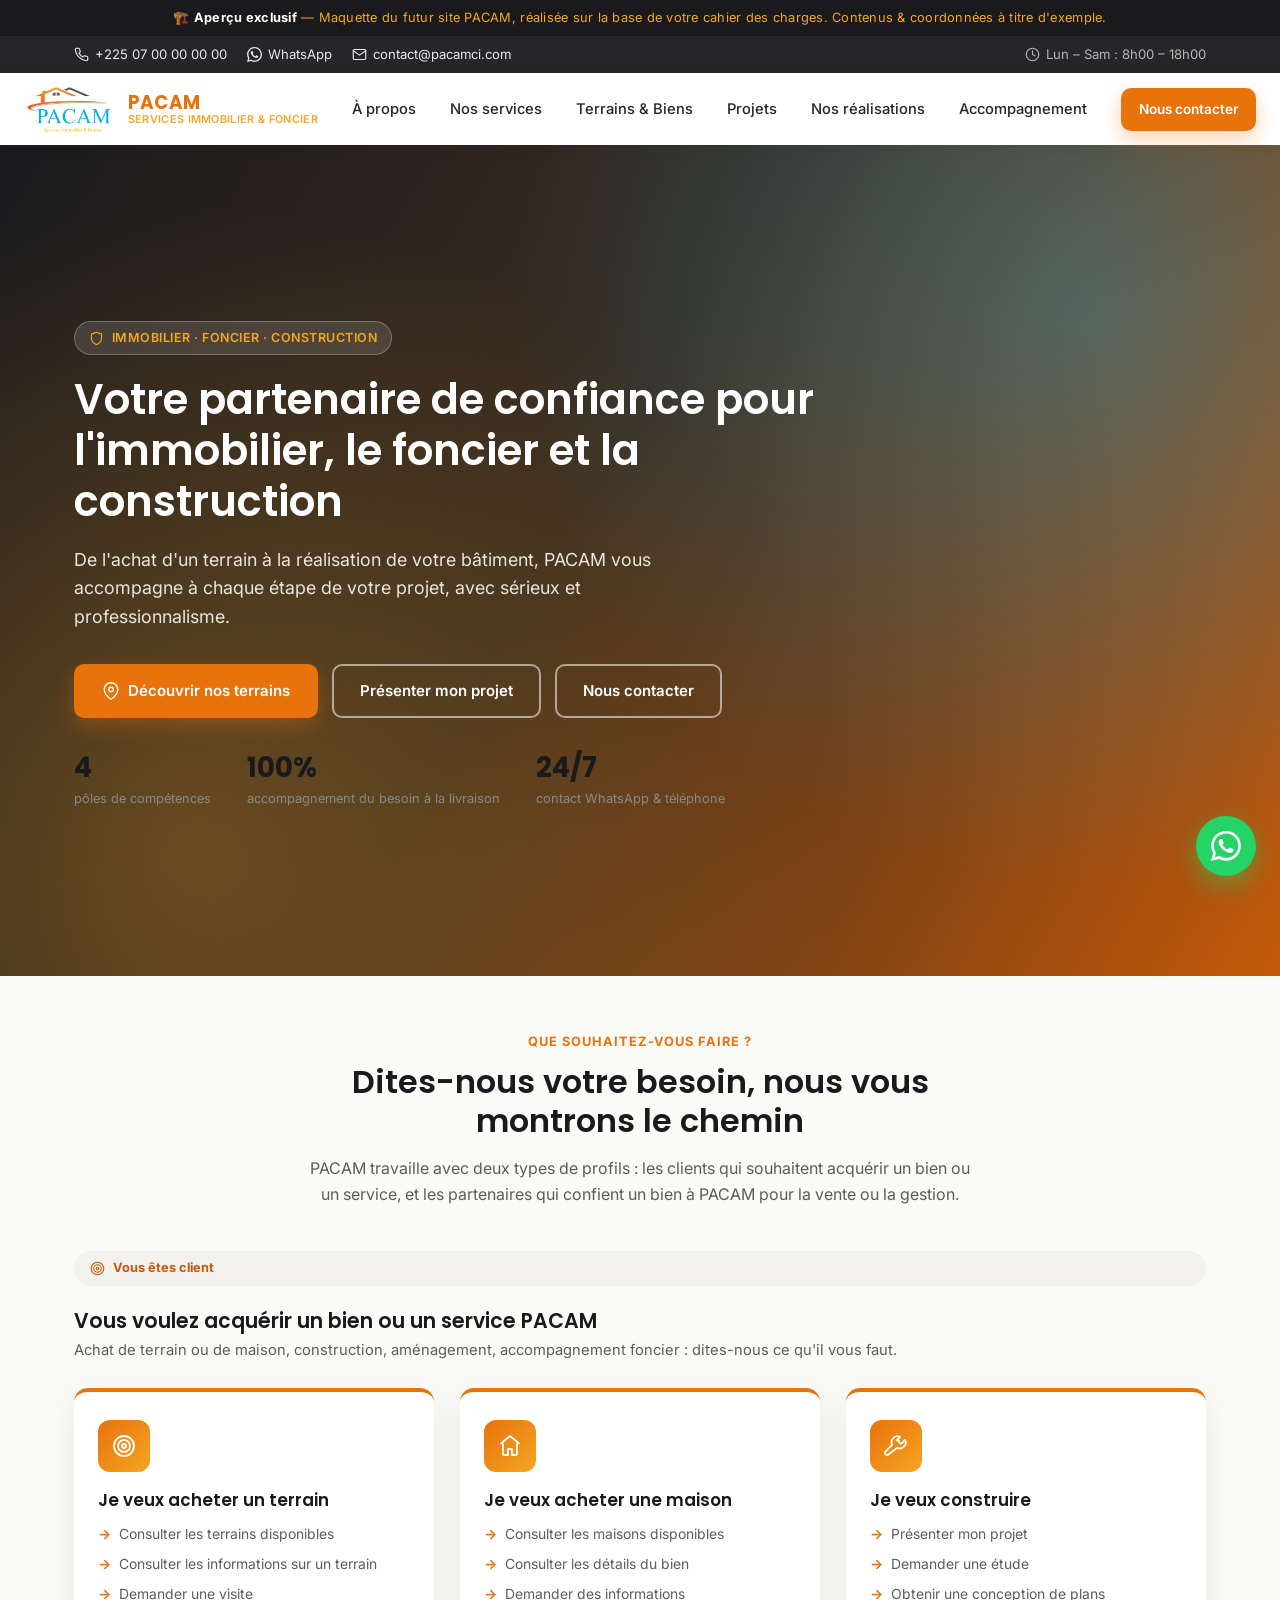
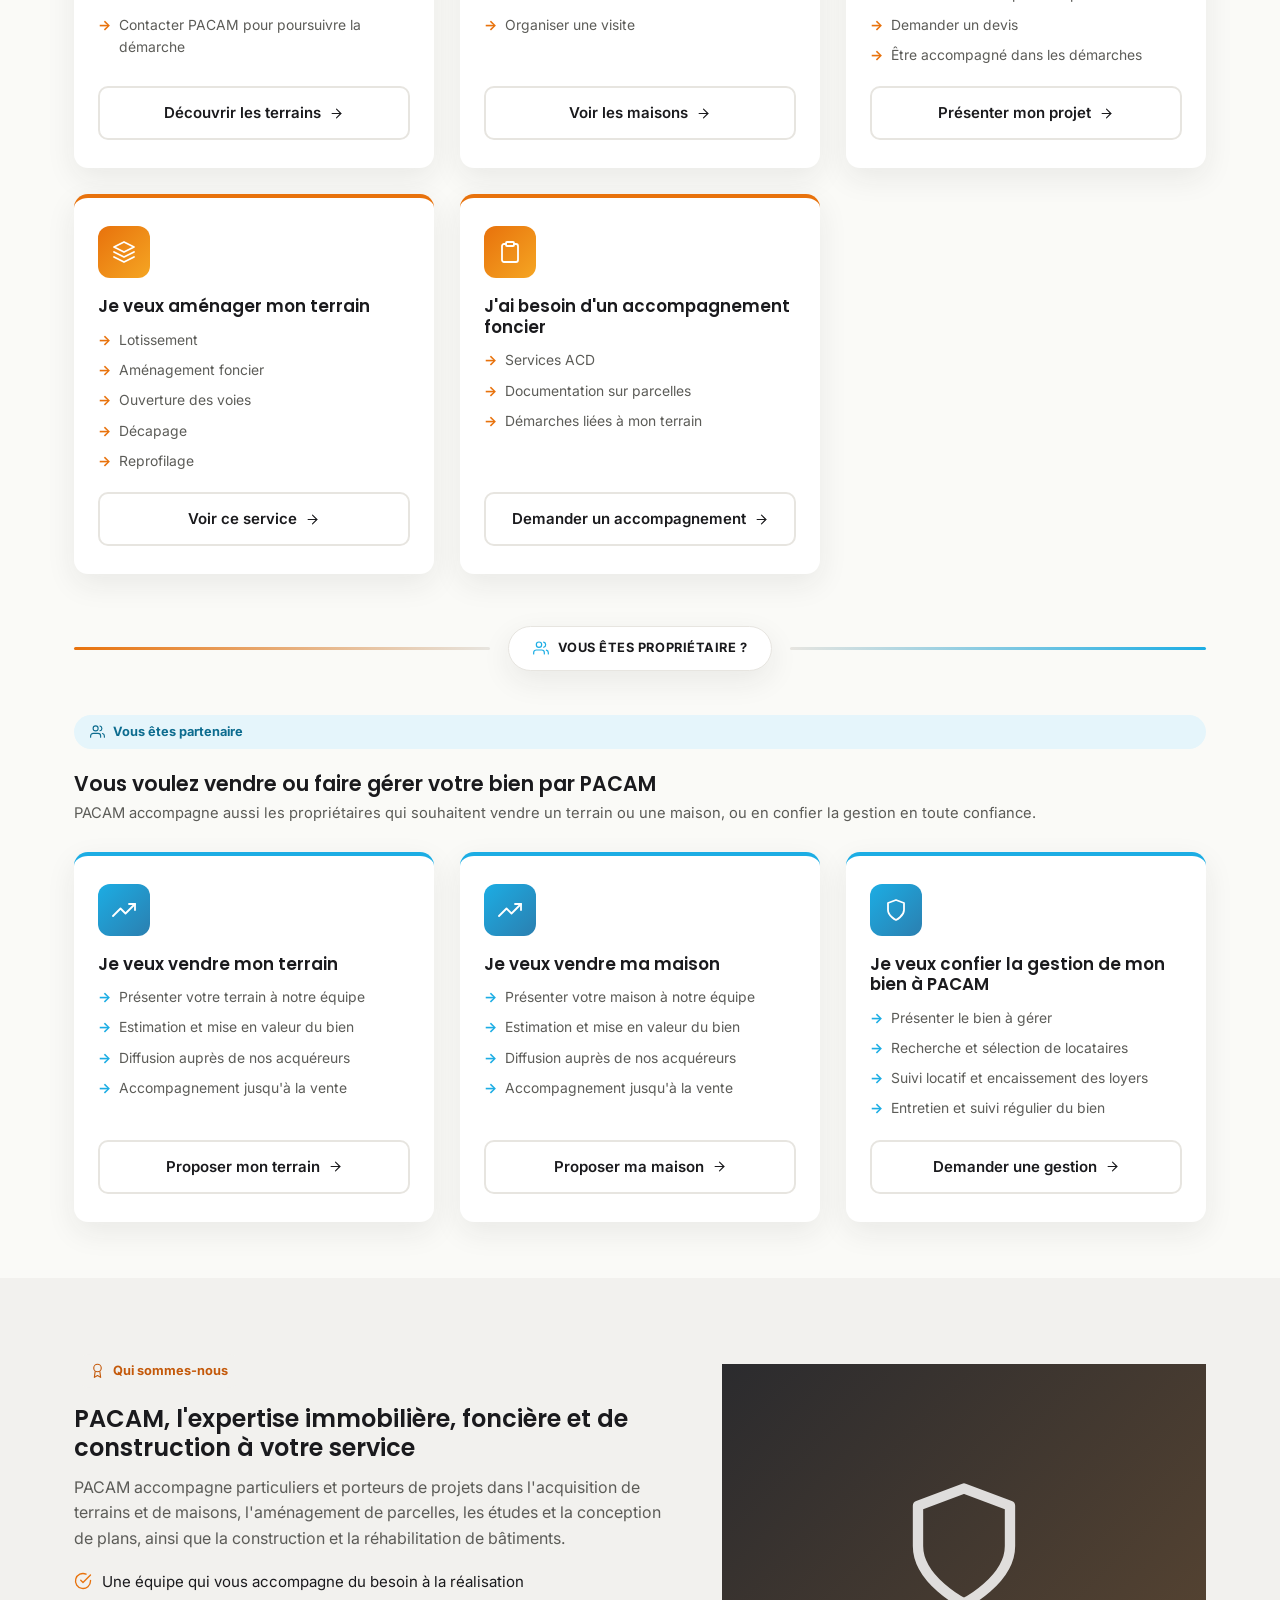
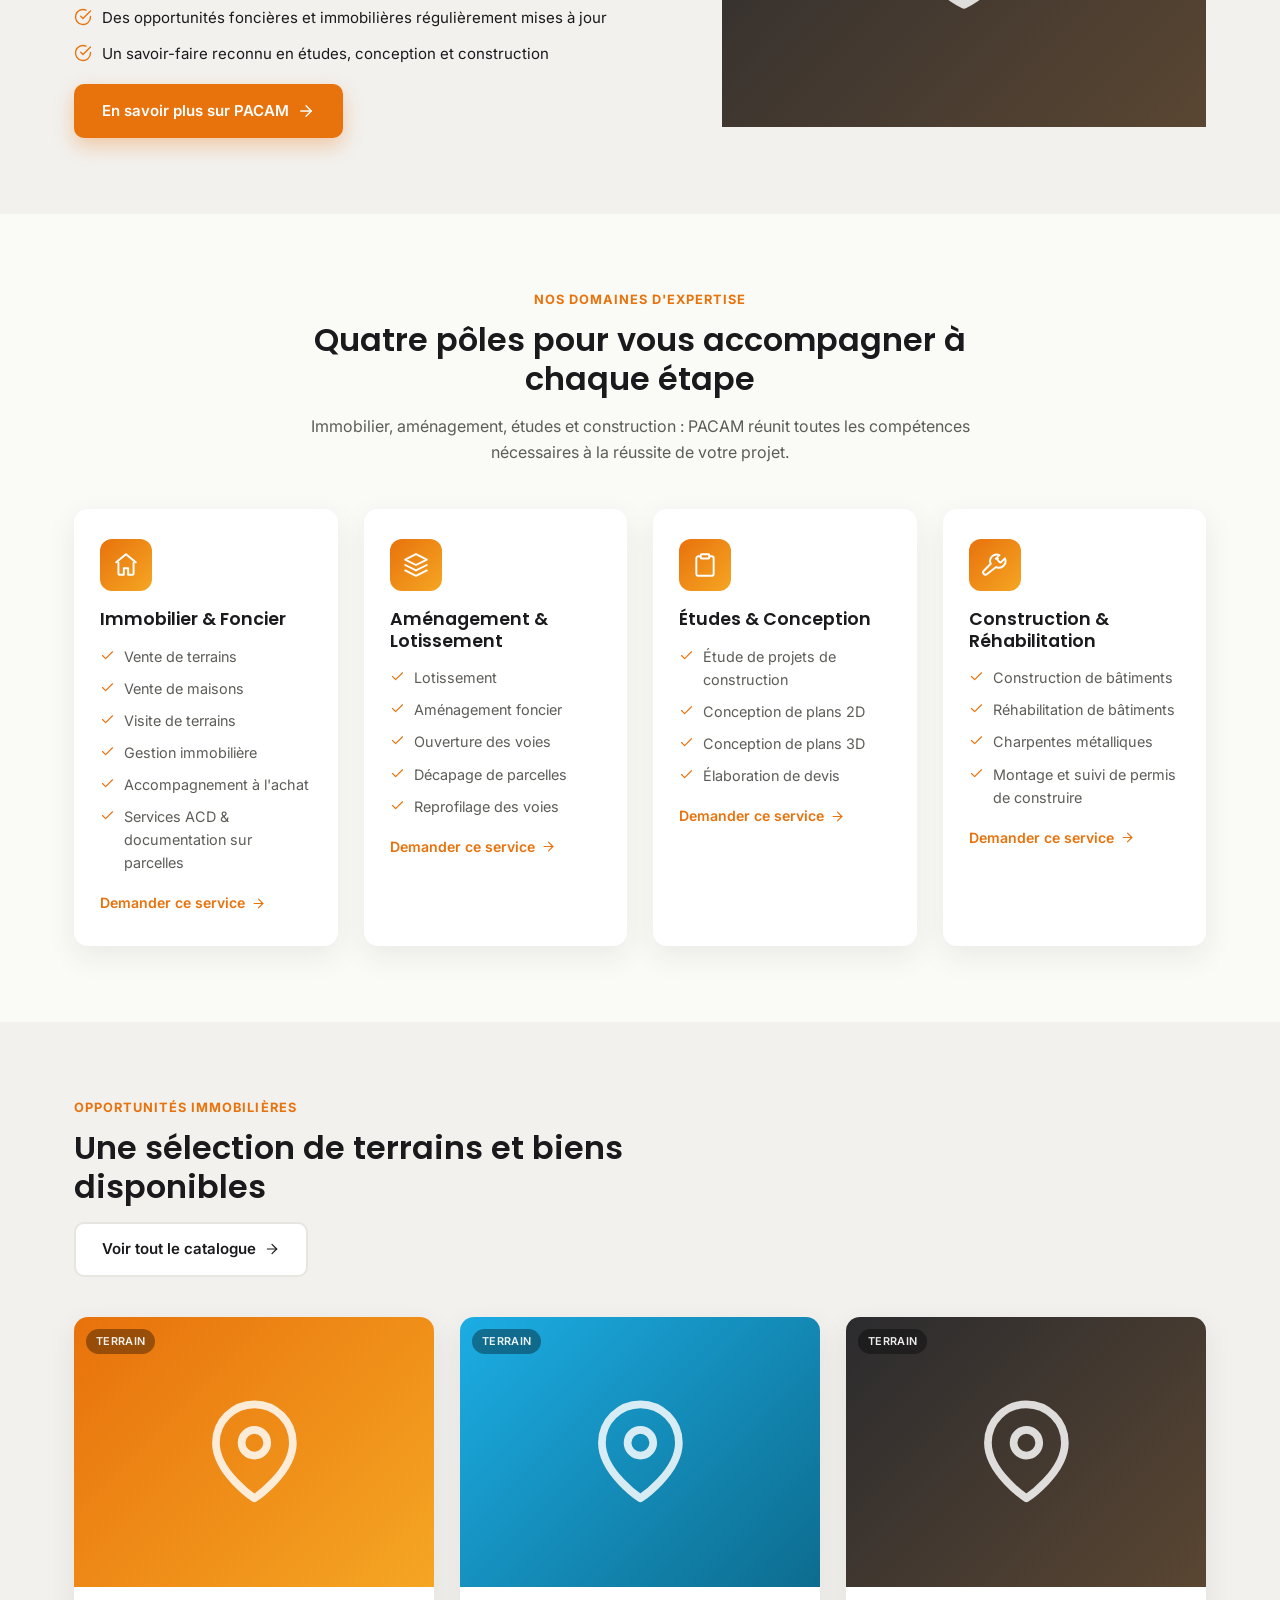
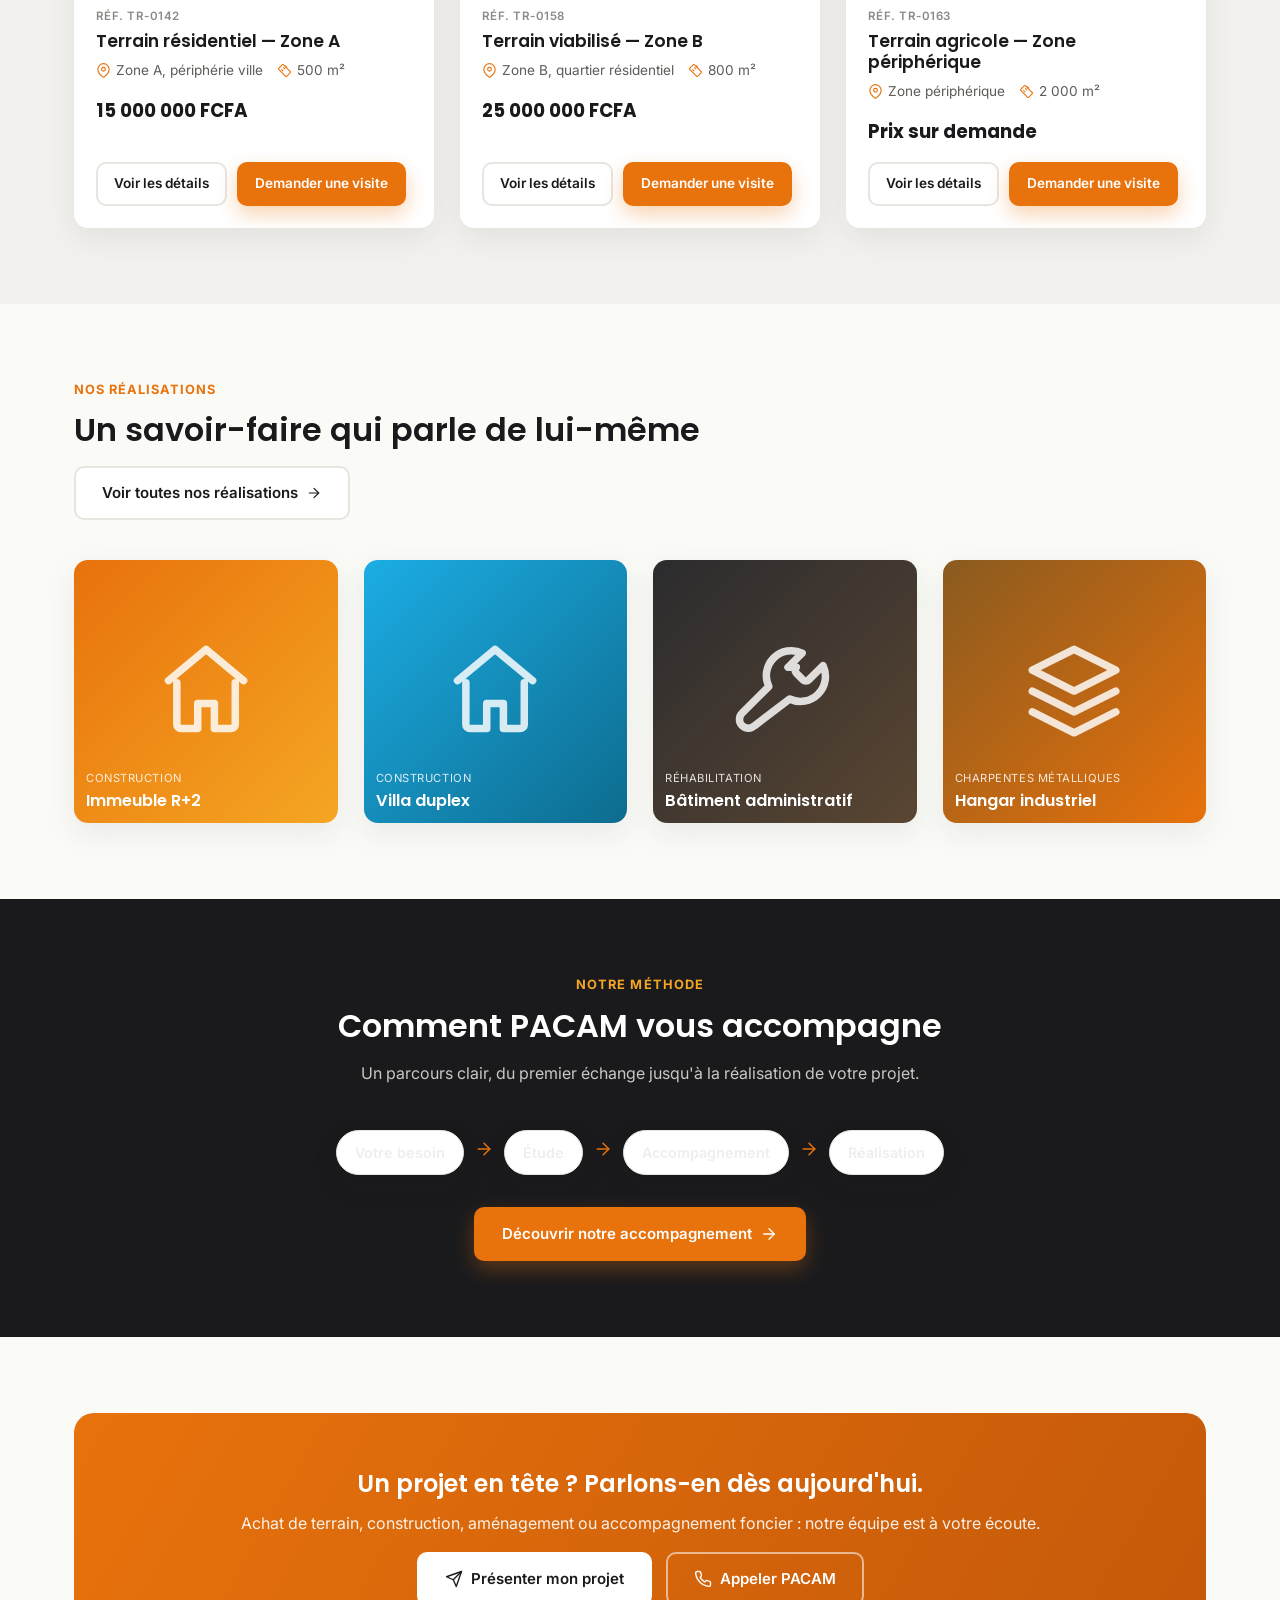
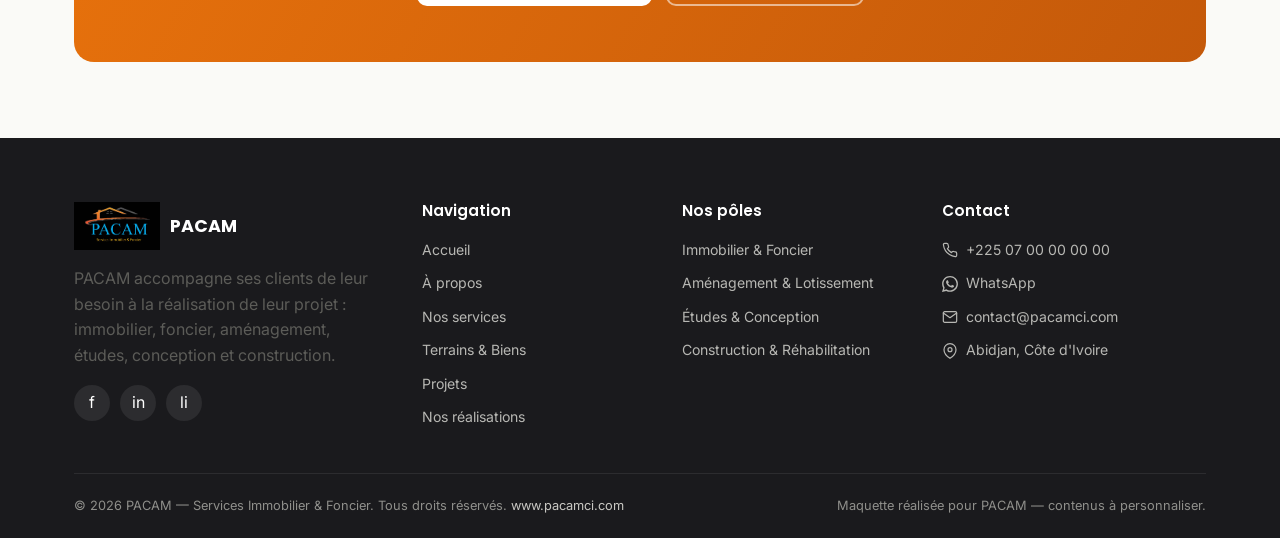
==== commit 62f4edc6: "maquette 2 du 20-08-26" ====
--- a/index.html
+++ b/index.html
@@ -78,9 +78,16 @@
     <div class="section-head reveal">
       <span class="kicker">Que souhaitez-vous faire ?</span>
       <h2>Dites-nous votre besoin, nous vous montrons le chemin</h2>
-      <p>Choisissez le parcours qui correspond à votre projet : PACAM vous guide, étape par étape, jusqu'à la réalisation.</p>
-    </div>
-    <div class="grid grid-3"><div class="card parcours-card reveal">
+      <p>PACAM travaille avec deux types de profils : les clients qui souhaitent acquérir un bien ou un service, et les partenaires qui confient un bien à PACAM pour la vente ou la gestion.</p>
+    </div>
+
+    <div class="parcours-group reveal">
+      <div class="parcours-group-head">
+        <span class="badge-pill"><svg class="icon " width="15" height="15" viewBox="0 0 24 24" fill="none" stroke="currentColor" stroke-width="1.8" stroke-linecap="round" stroke-linejoin="round" aria-hidden="true"><circle cx="12" cy="12" r="10"/><circle cx="12" cy="12" r="6"/><circle cx="12" cy="12" r="2"/></svg> Vous êtes client</span>
+        <h3>Vous voulez acquérir un bien ou un service PACAM</h3>
+        <p>Achat de terrain ou de maison, construction, aménagement, accompagnement foncier : dites-nous ce qu'il vous faut.</p>
+      </div>
+      <div class="grid grid-3"><div class="card parcours-card client reveal">
   <div class="icon-badge"><svg class="icon " width="24" height="24" viewBox="0 0 24 24" fill="none" stroke="currentColor" stroke-width="1.8" stroke-linecap="round" stroke-linejoin="round" aria-hidden="true"><circle cx="12" cy="12" r="10"/><circle cx="12" cy="12" r="6"/><circle cx="12" cy="12" r="2"/></svg></div>
   <h3>Je veux acheter un terrain</h3>
   <ul><li>Consulter les terrains disponibles</li>
@@ -89,7 +96,7 @@
 <li>Contacter PACAM pour poursuivre la démarche</li></ul>
   <a class="btn btn-secondary btn-block" href="terrains-biens.html">Découvrir les terrains <svg class="icon " width="15" height="15" viewBox="0 0 24 24" fill="none" stroke="currentColor" stroke-width="1.8" stroke-linecap="round" stroke-linejoin="round" aria-hidden="true"><line x1="5" y1="12" x2="19" y2="12"/><polyline points="12 5 19 12 12 19"/></svg></a>
 </div>
-<div class="card parcours-card reveal">
+<div class="card parcours-card client reveal">
   <div class="icon-badge"><svg class="icon " width="24" height="24" viewBox="0 0 24 24" fill="none" stroke="currentColor" stroke-width="1.8" stroke-linecap="round" stroke-linejoin="round" aria-hidden="true"><path d="M3 9.5 12 2l9 7.5"/><path d="M5 10v10a1 1 0 0 0 1 1h4v-6h4v6h4a1 1 0 0 0 1-1V10"/></svg></div>
   <h3>Je veux acheter une maison</h3>
   <ul><li>Consulter les maisons disponibles</li>
@@ -98,16 +105,7 @@
 <li>Organiser une visite</li></ul>
   <a class="btn btn-secondary btn-block" href="terrains-biens.html#maisons">Voir les maisons <svg class="icon " width="15" height="15" viewBox="0 0 24 24" fill="none" stroke="currentColor" stroke-width="1.8" stroke-linecap="round" stroke-linejoin="round" aria-hidden="true"><line x1="5" y1="12" x2="19" y2="12"/><polyline points="12 5 19 12 12 19"/></svg></a>
 </div>
-<div class="card parcours-card reveal">
-  <div class="icon-badge"><svg class="icon " width="24" height="24" viewBox="0 0 24 24" fill="none" stroke="currentColor" stroke-width="1.8" stroke-linecap="round" stroke-linejoin="round" aria-hidden="true"><path d="M12 22s8-4 8-10V5l-8-3-8 3v7c0 6 8 10 8 10z"/></svg></div>
-  <h3>Je veux confier la gestion de mon bien à PACAM</h3>
-  <ul><li>Présenter le bien à gérer</li>
-<li>Recherche et sélection de locataires</li>
-<li>Suivi locatif et encaissement des loyers</li>
-<li>Entretien et suivi régulier du bien</li></ul>
-  <a class="btn btn-secondary btn-block" href="contact.html?demande=gestion-immobiliere">Demander une gestion <svg class="icon " width="15" height="15" viewBox="0 0 24 24" fill="none" stroke="currentColor" stroke-width="1.8" stroke-linecap="round" stroke-linejoin="round" aria-hidden="true"><line x1="5" y1="12" x2="19" y2="12"/><polyline points="12 5 19 12 12 19"/></svg></a>
-</div>
-<div class="card parcours-card reveal">
+<div class="card parcours-card client reveal">
   <div class="icon-badge"><svg class="icon " width="24" height="24" viewBox="0 0 24 24" fill="none" stroke="currentColor" stroke-width="1.8" stroke-linecap="round" stroke-linejoin="round" aria-hidden="true"><path d="M14.7 6.3a1 1 0 0 0 0 1.4l1.6 1.6a1 1 0 0 0 1.4 0l3.4-3.4a6 6 0 0 1-8 8L4.7 20.3a2.1 2.1 0 0 1-3-3L8.1 10.9a6 6 0 0 1 8-8l-3.4 3.4z"/></svg></div>
   <h3>Je veux construire</h3>
   <ul><li>Présenter mon projet</li>
@@ -117,9 +115,9 @@
 <li>Être accompagné dans les démarches</li></ul>
   <a class="btn btn-secondary btn-block" href="accompagnement.html">Présenter mon projet <svg class="icon " width="15" height="15" viewBox="0 0 24 24" fill="none" stroke="currentColor" stroke-width="1.8" stroke-linecap="round" stroke-linejoin="round" aria-hidden="true"><line x1="5" y1="12" x2="19" y2="12"/><polyline points="12 5 19 12 12 19"/></svg></a>
 </div>
-<div class="card parcours-card reveal">
+<div class="card parcours-card client reveal">
   <div class="icon-badge"><svg class="icon " width="24" height="24" viewBox="0 0 24 24" fill="none" stroke="currentColor" stroke-width="1.8" stroke-linecap="round" stroke-linejoin="round" aria-hidden="true"><polygon points="12 2 2 7 12 12 22 7 12 2"/><polyline points="2 17 12 22 22 17"/><polyline points="2 12 12 17 22 12"/></svg></div>
-  <h3>Je veux aménager un terrain</h3>
+  <h3>Je veux aménager mon terrain</h3>
   <ul><li>Lotissement</li>
 <li>Aménagement foncier</li>
 <li>Ouverture des voies</li>
@@ -127,7 +125,7 @@
 <li>Reprofilage</li></ul>
   <a class="btn btn-secondary btn-block" href="services.html#amenagement-lotissement">Voir ce service <svg class="icon " width="15" height="15" viewBox="0 0 24 24" fill="none" stroke="currentColor" stroke-width="1.8" stroke-linecap="round" stroke-linejoin="round" aria-hidden="true"><line x1="5" y1="12" x2="19" y2="12"/><polyline points="12 5 19 12 12 19"/></svg></a>
 </div>
-<div class="card parcours-card reveal">
+<div class="card parcours-card client reveal">
   <div class="icon-badge"><svg class="icon " width="24" height="24" viewBox="0 0 24 24" fill="none" stroke="currentColor" stroke-width="1.8" stroke-linecap="round" stroke-linejoin="round" aria-hidden="true"><rect x="8" y="2" width="8" height="4" rx="1"/><path d="M16 4h2a2 2 0 0 1 2 2v14a2 2 0 0 1-2 2H6a2 2 0 0 1-2-2V6a2 2 0 0 1 2-2h2"/></svg></div>
   <h3>J'ai besoin d'un accompagnement foncier</h3>
   <ul><li>Services ACD</li>
@@ -135,6 +133,48 @@
 <li>Démarches liées à mon terrain</li></ul>
   <a class="btn btn-secondary btn-block" href="contact.html?demande=accompagnement-foncier">Demander un accompagnement <svg class="icon " width="15" height="15" viewBox="0 0 24 24" fill="none" stroke="currentColor" stroke-width="1.8" stroke-linecap="round" stroke-linejoin="round" aria-hidden="true"><line x1="5" y1="12" x2="19" y2="12"/><polyline points="12 5 19 12 12 19"/></svg></a>
 </div></div>
+    </div>
+
+    <div class="section-divider reveal">
+      <span class="line"></span>
+      <span class="label"><svg class="icon " width="16" height="16" viewBox="0 0 24 24" fill="none" stroke="currentColor" stroke-width="1.8" stroke-linecap="round" stroke-linejoin="round" aria-hidden="true"><path d="M17 21v-2a4 4 0 0 0-4-4H5a4 4 0 0 0-4 4v2"/><circle cx="9" cy="7" r="4"/><path d="M23 21v-2a4 4 0 0 0-3-3.87"/><path d="M16 3.13a4 4 0 0 1 0 7.75"/></svg> Vous êtes propriétaire ?</span>
+      <span class="line right"></span>
+    </div>
+
+    <div class="parcours-group reveal">
+      <div class="parcours-group-head">
+        <span class="badge-pill blue"><svg class="icon " width="15" height="15" viewBox="0 0 24 24" fill="none" stroke="currentColor" stroke-width="1.8" stroke-linecap="round" stroke-linejoin="round" aria-hidden="true"><path d="M17 21v-2a4 4 0 0 0-4-4H5a4 4 0 0 0-4 4v2"/><circle cx="9" cy="7" r="4"/><path d="M23 21v-2a4 4 0 0 0-3-3.87"/><path d="M16 3.13a4 4 0 0 1 0 7.75"/></svg> Vous êtes partenaire</span>
+        <h3>Vous voulez vendre ou faire gérer votre bien par PACAM</h3>
+        <p>PACAM accompagne aussi les propriétaires qui souhaitent vendre un terrain ou une maison, ou en confier la gestion en toute confiance.</p>
+      </div>
+      <div class="grid grid-3"><div class="card parcours-card partner reveal">
+  <div class="icon-badge blue"><svg class="icon " width="24" height="24" viewBox="0 0 24 24" fill="none" stroke="currentColor" stroke-width="1.8" stroke-linecap="round" stroke-linejoin="round" aria-hidden="true"><polyline points="23 6 13.5 15.5 8.5 10.5 1 18"/><polyline points="17 6 23 6 23 12"/></svg></div>
+  <h3>Je veux vendre mon terrain</h3>
+  <ul><li>Présenter votre terrain à notre équipe</li>
+<li>Estimation et mise en valeur du bien</li>
+<li>Diffusion auprès de nos acquéreurs</li>
+<li>Accompagnement jusqu'à la vente</li></ul>
+  <a class="btn btn-secondary btn-block" href="contact.html?demande=vendre-terrain">Proposer mon terrain <svg class="icon " width="15" height="15" viewBox="0 0 24 24" fill="none" stroke="currentColor" stroke-width="1.8" stroke-linecap="round" stroke-linejoin="round" aria-hidden="true"><line x1="5" y1="12" x2="19" y2="12"/><polyline points="12 5 19 12 12 19"/></svg></a>
+</div>
+<div class="card parcours-card partner reveal">
+  <div class="icon-badge blue"><svg class="icon " width="24" height="24" viewBox="0 0 24 24" fill="none" stroke="currentColor" stroke-width="1.8" stroke-linecap="round" stroke-linejoin="round" aria-hidden="true"><polyline points="23 6 13.5 15.5 8.5 10.5 1 18"/><polyline points="17 6 23 6 23 12"/></svg></div>
+  <h3>Je veux vendre ma maison</h3>
+  <ul><li>Présenter votre maison à notre équipe</li>
+<li>Estimation et mise en valeur du bien</li>
+<li>Diffusion auprès de nos acquéreurs</li>
+<li>Accompagnement jusqu'à la vente</li></ul>
+  <a class="btn btn-secondary btn-block" href="contact.html?demande=vendre-maison">Proposer ma maison <svg class="icon " width="15" height="15" viewBox="0 0 24 24" fill="none" stroke="currentColor" stroke-width="1.8" stroke-linecap="round" stroke-linejoin="round" aria-hidden="true"><line x1="5" y1="12" x2="19" y2="12"/><polyline points="12 5 19 12 12 19"/></svg></a>
+</div>
+<div class="card parcours-card partner reveal">
+  <div class="icon-badge blue"><svg class="icon " width="24" height="24" viewBox="0 0 24 24" fill="none" stroke="currentColor" stroke-width="1.8" stroke-linecap="round" stroke-linejoin="round" aria-hidden="true"><path d="M12 22s8-4 8-10V5l-8-3-8 3v7c0 6 8 10 8 10z"/></svg></div>
+  <h3>Je veux confier la gestion de mon bien à PACAM</h3>
+  <ul><li>Présenter le bien à gérer</li>
+<li>Recherche et sélection de locataires</li>
+<li>Suivi locatif et encaissement des loyers</li>
+<li>Entretien et suivi régulier du bien</li></ul>
+  <a class="btn btn-secondary btn-block" href="contact.html?demande=gestion-immobiliere">Demander une gestion <svg class="icon " width="15" height="15" viewBox="0 0 24 24" fill="none" stroke="currentColor" stroke-width="1.8" stroke-linecap="round" stroke-linejoin="round" aria-hidden="true"><line x1="5" y1="12" x2="19" y2="12"/><polyline points="12 5 19 12 12 19"/></svg></a>
+</div></div>
+    </div>
   </div>
 </section>
 
--- a/css/style.css
+++ b/css/style.css
@@ -235,12 +235,28 @@
 .mini-flow .arrow{color:var(--orange);}
 
 /* parcours cards (home) */
-.parcours-card{padding:28px 24px;display:flex;flex-direction:column;height:100%;}
+.parcours-card{padding:28px 24px;display:flex;flex-direction:column;height:100%;border-top:4px solid var(--orange);}
+.parcours-card.partner{border-top-color:var(--sky);}
 .parcours-card h3{font-size:1.05rem;margin-bottom:12px;}
 .parcours-card ul{display:flex;flex-direction:column;gap:8px;margin-bottom:20px;}
 .parcours-card ul li{font-size:.87rem;color:var(--gray-600);display:flex;gap:8px;}
 .parcours-card ul li::before{content:"→";color:var(--orange);font-weight:700;}
+.parcours-card.partner ul li::before{color:var(--sky);}
 .parcours-card .btn{margin-top:auto;}
+
+/* groupes client / partenaire + séparateur */
+.parcours-group-head{display:flex;flex-direction:column;gap:6px;margin-bottom:26px;}
+.parcours-group-head h3{font-size:1.28rem;margin:0;}
+.parcours-group-head p{margin:0;font-size:.92rem;}
+.section-divider{display:flex;align-items:center;gap:18px;margin:52px 0 44px;}
+.section-divider .line{flex:1;height:3px;border-radius:3px;background:linear-gradient(90deg, var(--orange), var(--gray-200));}
+.section-divider .line.right{background:linear-gradient(90deg, var(--gray-200), var(--sky));}
+.section-divider .label{
+  white-space:nowrap;display:flex;align-items:center;gap:9px;font-weight:700;font-size:.8rem;
+  text-transform:uppercase;letter-spacing:.04em;color:var(--charcoal-2);background:#fff;
+  border:1.5px solid var(--gray-200);padding:11px 24px;border-radius:999px;box-shadow:var(--shadow);
+}
+.section-divider .label .icon{color:var(--sky);}
 
 /* CTA band */
 .cta-band{
@@ -330,6 +346,7 @@
 .two-col.rev{grid-template-columns:.9fr 1.1fr;}
 .two-col.rev .two-col-media{order:2;}
 .badge-pill{display:inline-flex;align-items:center;gap:8px;background:var(--gray-100);color:var(--orange-dark);padding:7px 16px;border-radius:999px;font-size:.8rem;font-weight:700;margin-bottom:16px;}
+.badge-pill.blue{background:#E5F5FB;color:#0d6c8f;}
 .check-list{display:flex;flex-direction:column;gap:12px;margin:18px 0;}
 .check-list li{display:flex;gap:10px;align-items:flex-start;font-size:.94rem;color:var(--charcoal-2);}
 .check-list li .icon{color:var(--orange);margin-top:2px;}
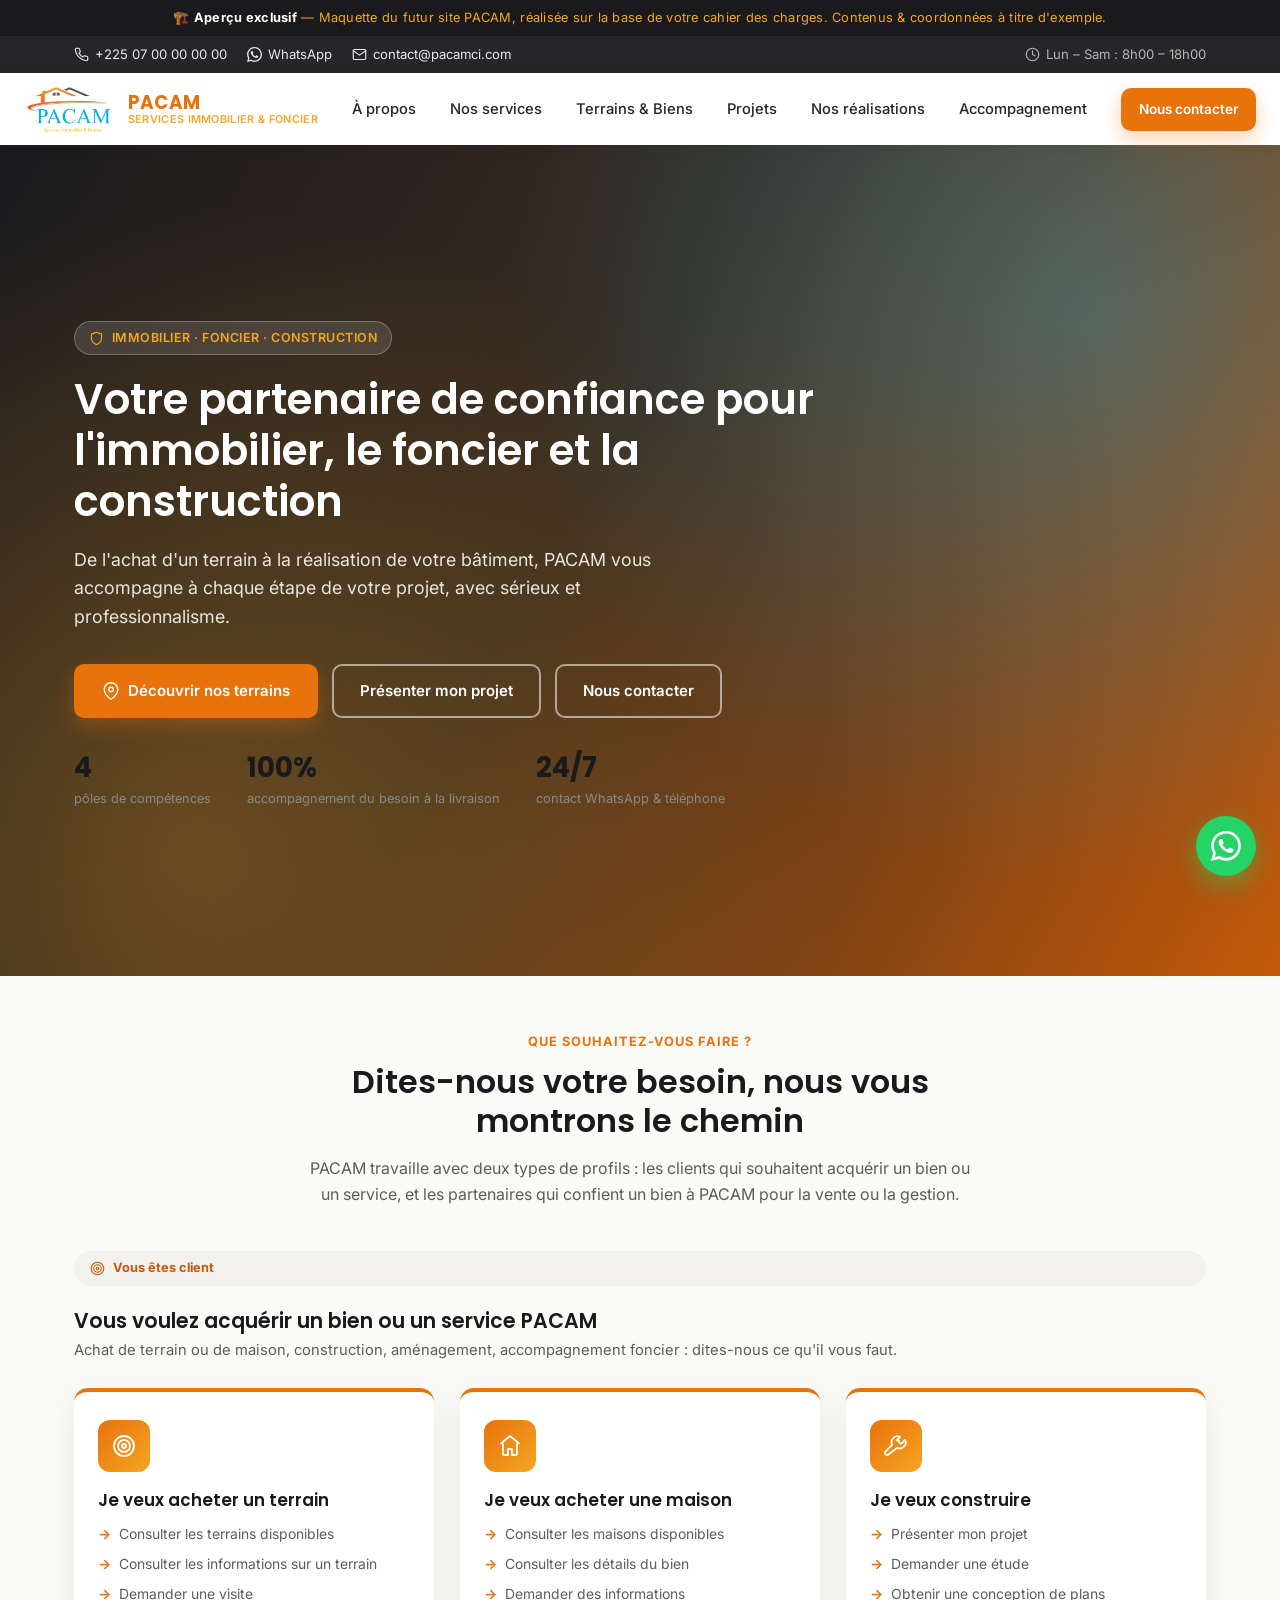
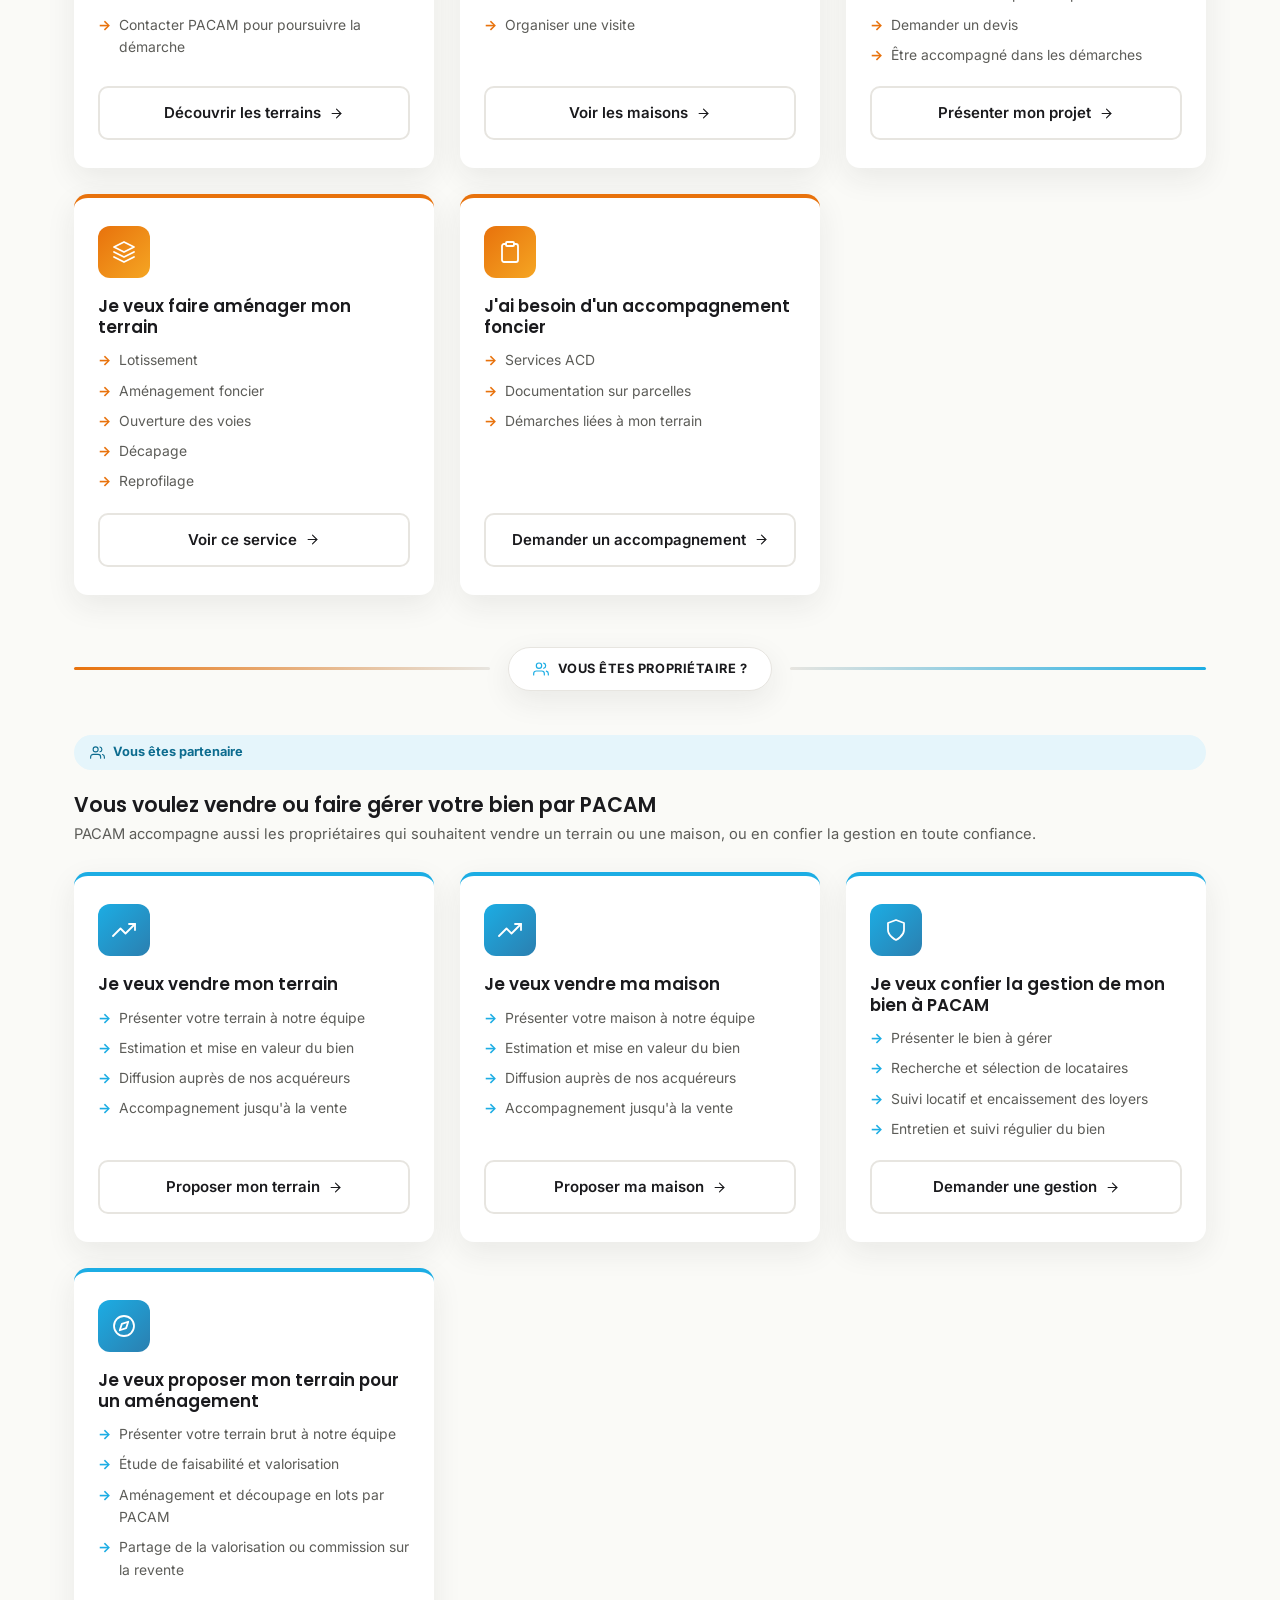
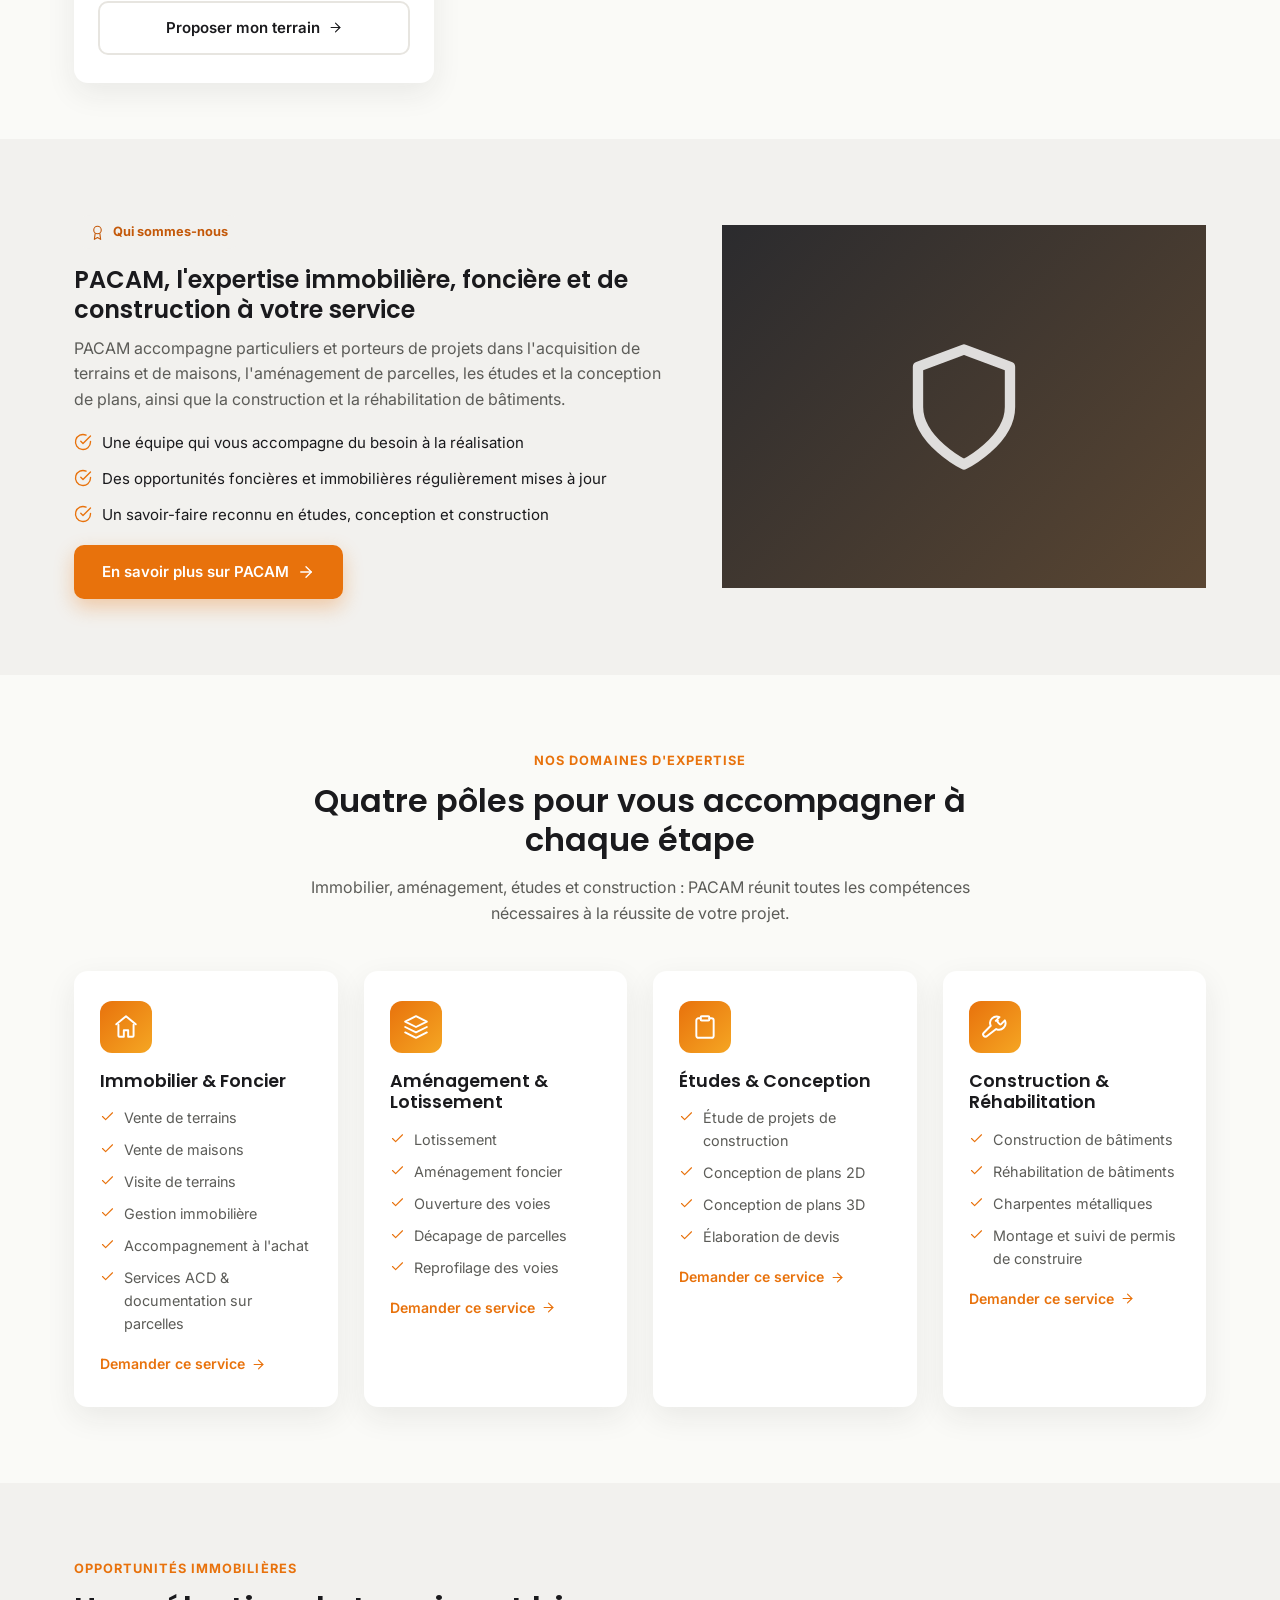
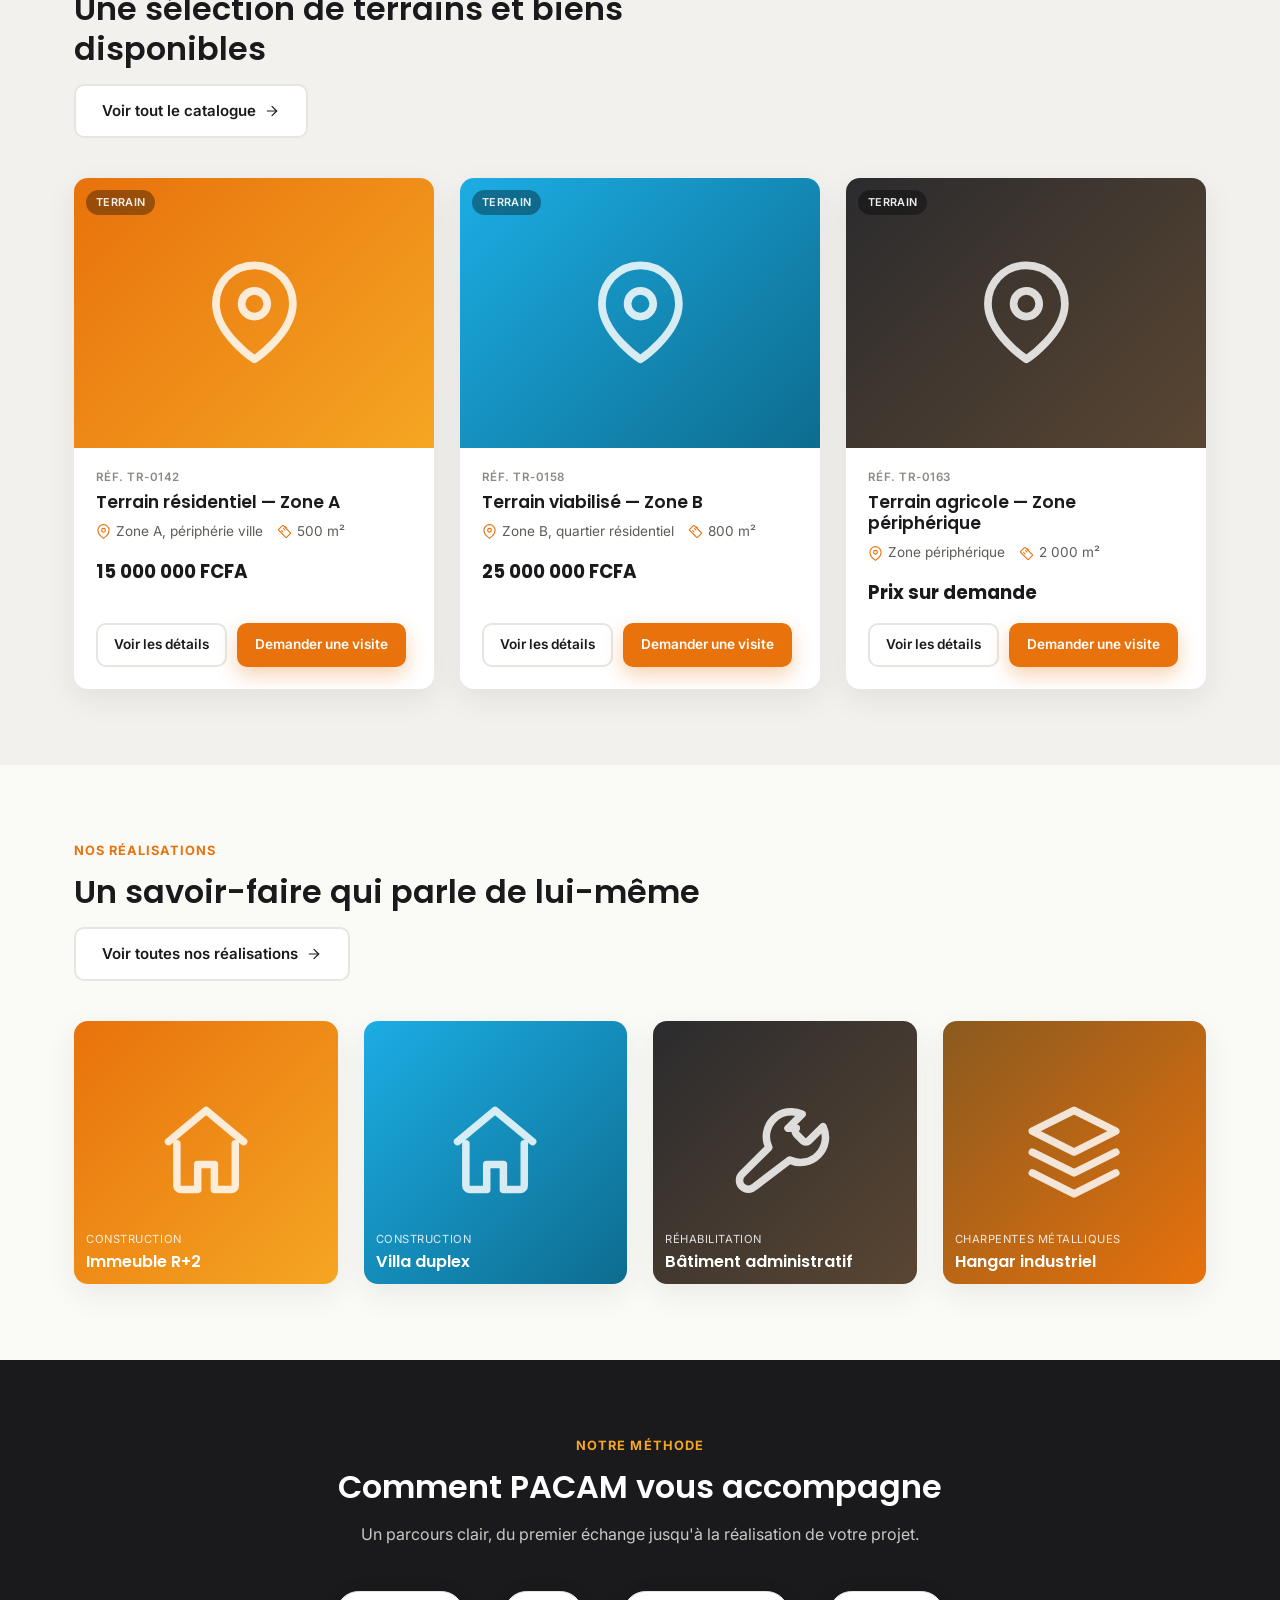
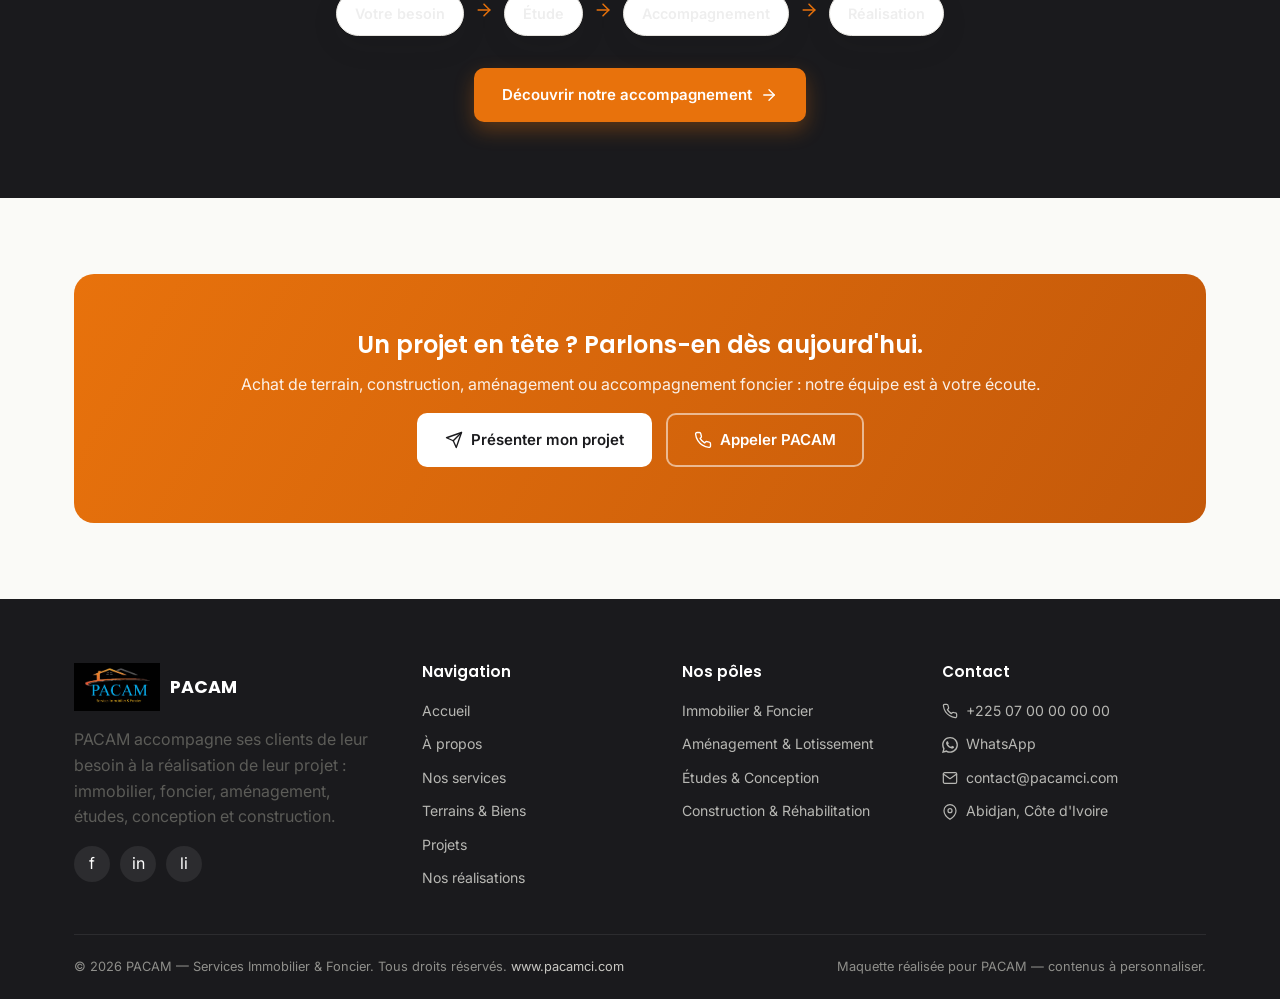
==== commit 3dc20073: "maj 3 maquette 20-08-26" ====
--- a/index.html
+++ b/index.html
@@ -117,7 +117,7 @@
 </div>
 <div class="card parcours-card client reveal">
   <div class="icon-badge"><svg class="icon " width="24" height="24" viewBox="0 0 24 24" fill="none" stroke="currentColor" stroke-width="1.8" stroke-linecap="round" stroke-linejoin="round" aria-hidden="true"><polygon points="12 2 2 7 12 12 22 7 12 2"/><polyline points="2 17 12 22 22 17"/><polyline points="2 12 12 17 22 12"/></svg></div>
-  <h3>Je veux aménager mon terrain</h3>
+  <h3>Je veux faire aménager mon terrain</h3>
   <ul><li>Lotissement</li>
 <li>Aménagement foncier</li>
 <li>Ouverture des voies</li>
@@ -173,6 +173,15 @@
 <li>Suivi locatif et encaissement des loyers</li>
 <li>Entretien et suivi régulier du bien</li></ul>
   <a class="btn btn-secondary btn-block" href="contact.html?demande=gestion-immobiliere">Demander une gestion <svg class="icon " width="15" height="15" viewBox="0 0 24 24" fill="none" stroke="currentColor" stroke-width="1.8" stroke-linecap="round" stroke-linejoin="round" aria-hidden="true"><line x1="5" y1="12" x2="19" y2="12"/><polyline points="12 5 19 12 12 19"/></svg></a>
+</div>
+<div class="card parcours-card partner reveal">
+  <div class="icon-badge blue"><svg class="icon " width="24" height="24" viewBox="0 0 24 24" fill="none" stroke="currentColor" stroke-width="1.8" stroke-linecap="round" stroke-linejoin="round" aria-hidden="true"><circle cx="12" cy="12" r="10"/><polygon points="16.24 7.76 14.12 14.12 7.76 16.24 9.88 9.88 16.24 7.76"/></svg></div>
+  <h3>Je veux proposer mon terrain pour un aménagement</h3>
+  <ul><li>Présenter votre terrain brut à notre équipe</li>
+<li>Étude de faisabilité et valorisation</li>
+<li>Aménagement et découpage en lots par PACAM</li>
+<li>Partage de la valorisation ou commission sur la revente</li></ul>
+  <a class="btn btn-secondary btn-block" href="contact.html?demande=amenagement-apport">Proposer mon terrain <svg class="icon " width="15" height="15" viewBox="0 0 24 24" fill="none" stroke="currentColor" stroke-width="1.8" stroke-linecap="round" stroke-linejoin="round" aria-hidden="true"><line x1="5" y1="12" x2="19" y2="12"/><polyline points="12 5 19 12 12 19"/></svg></a>
 </div></div>
     </div>
   </div>
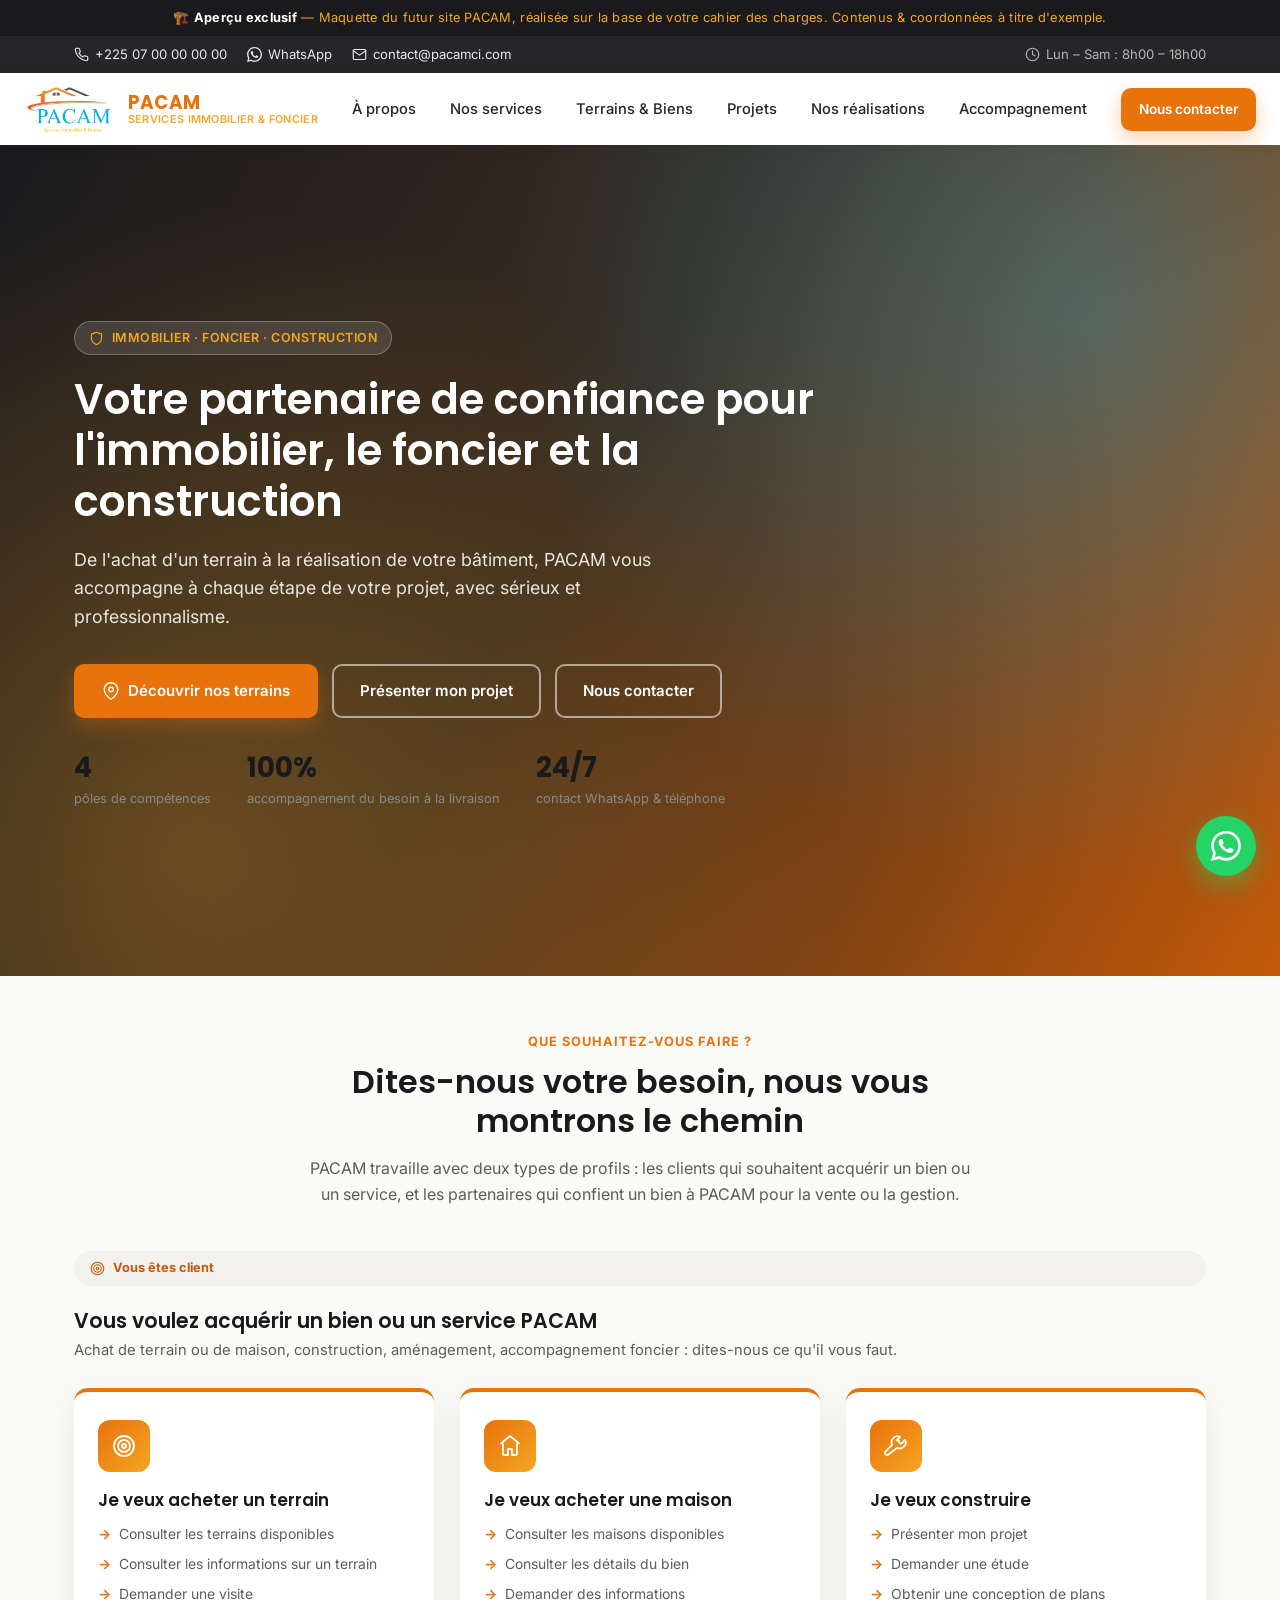
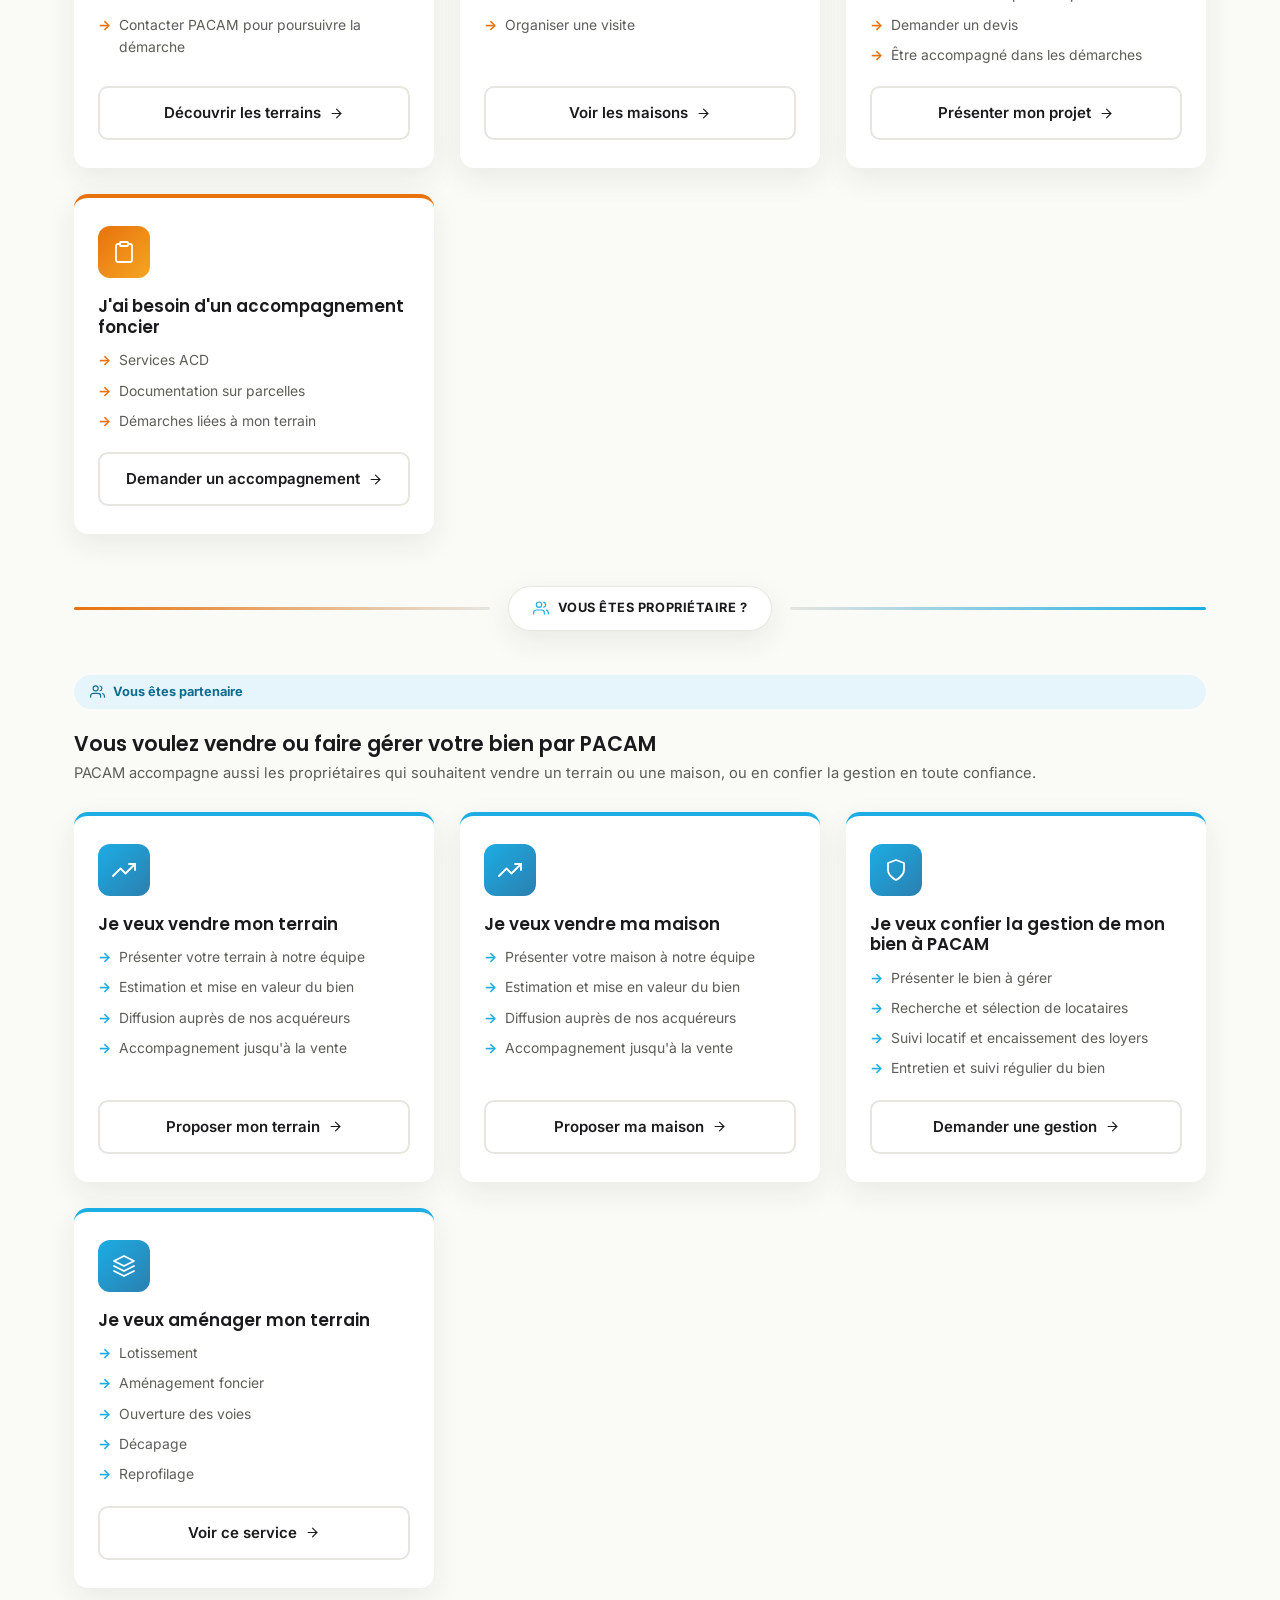
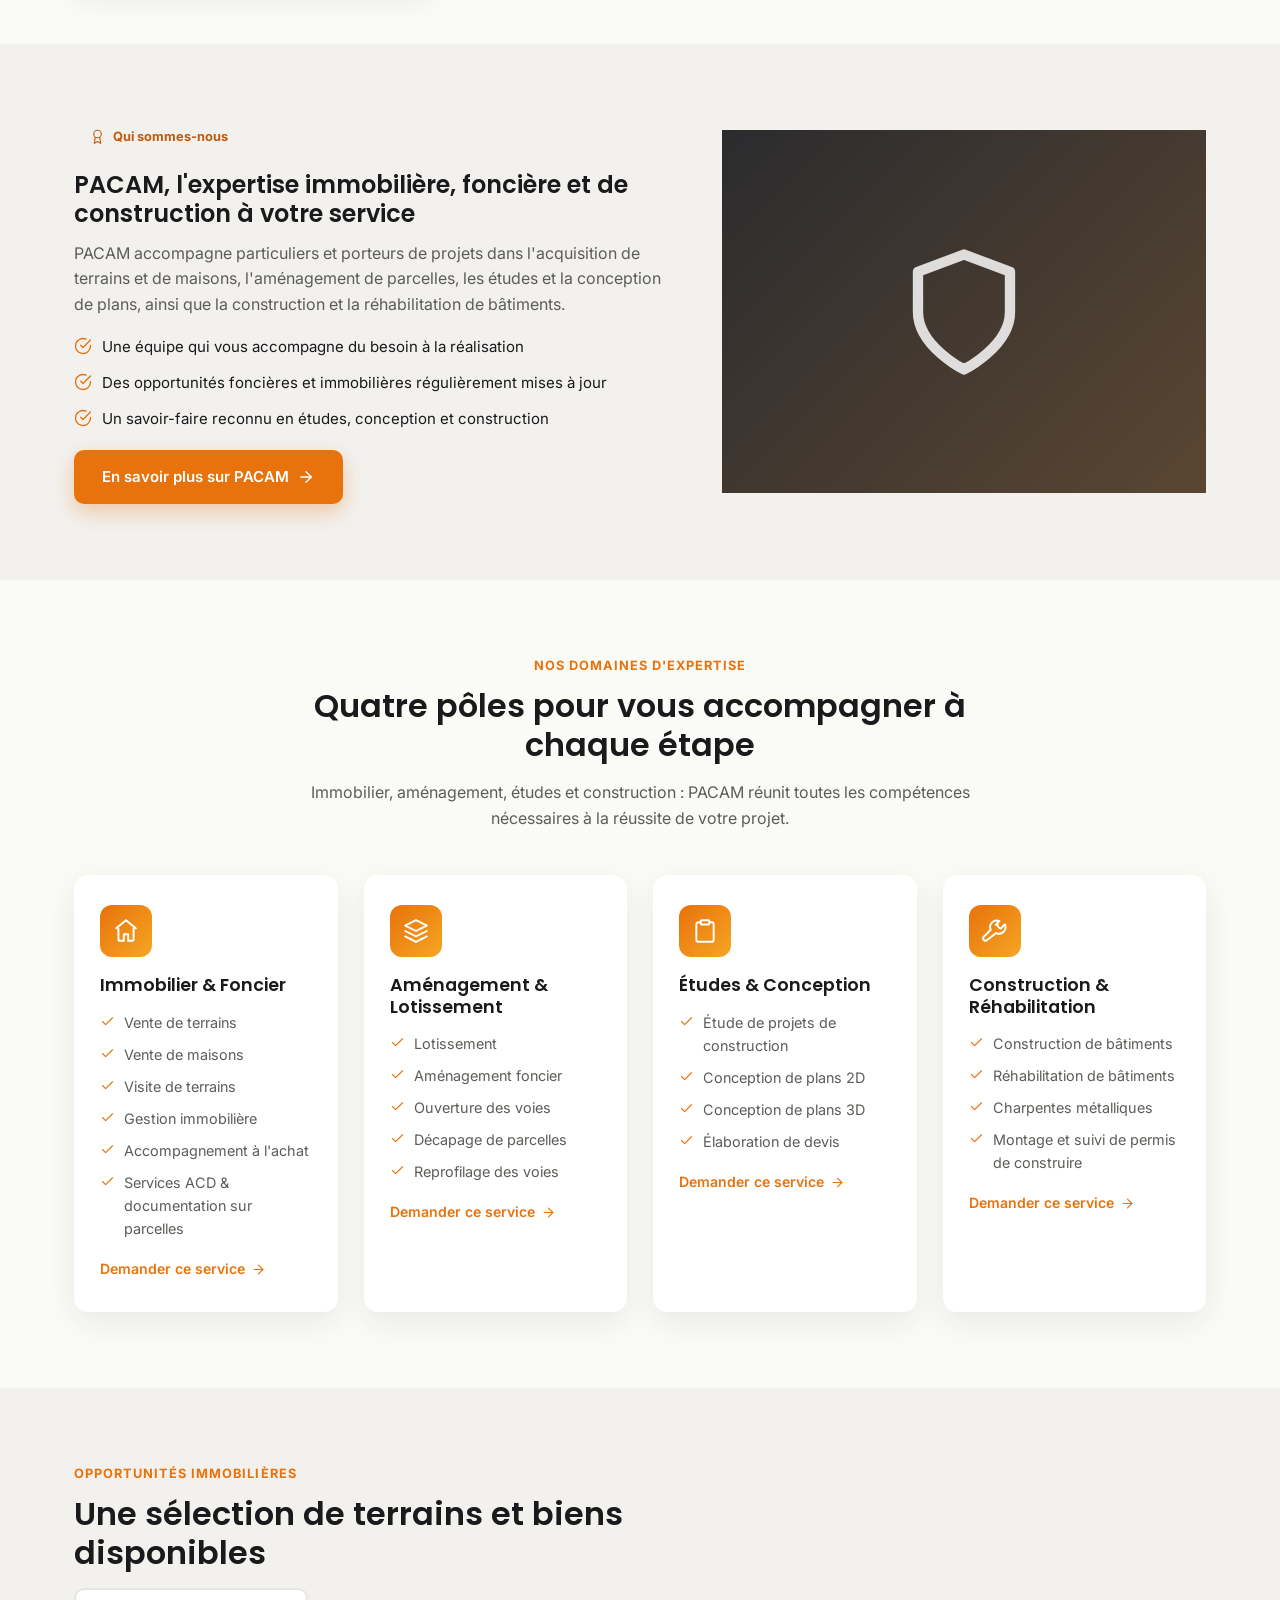
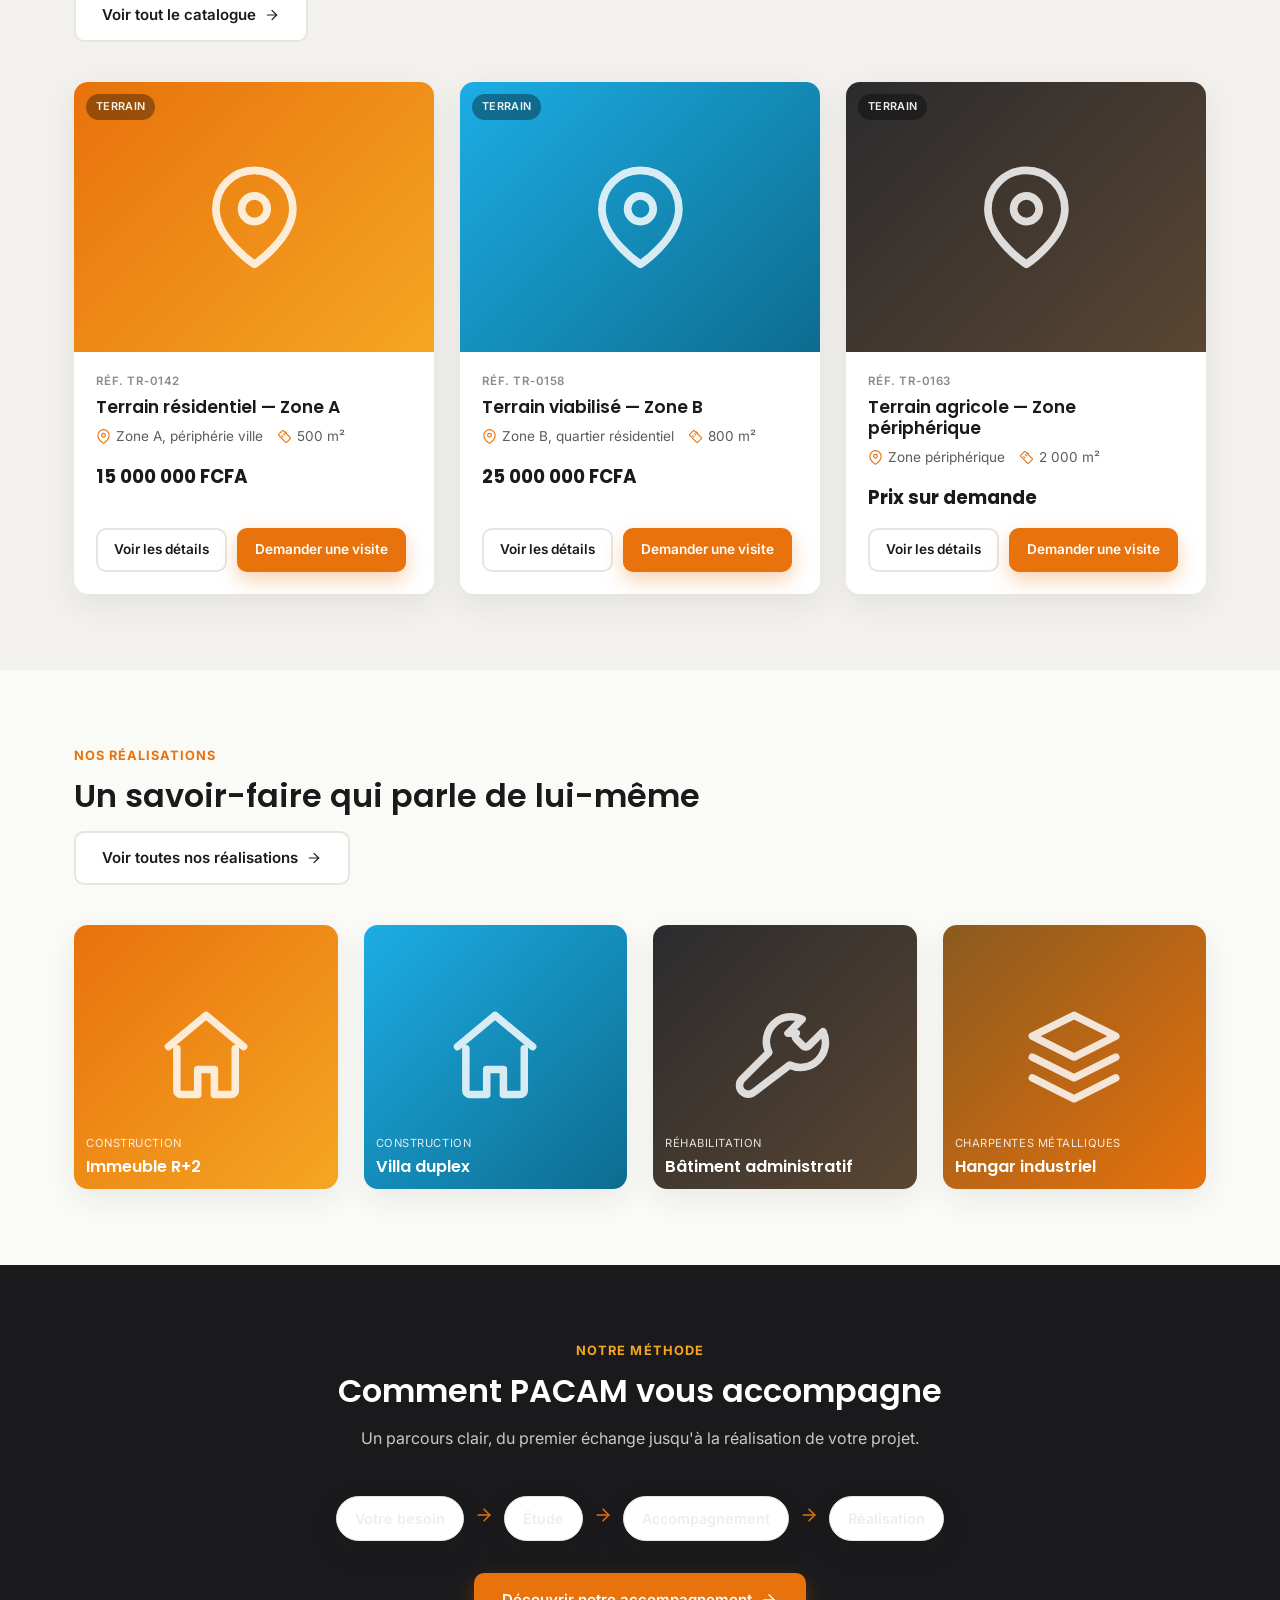
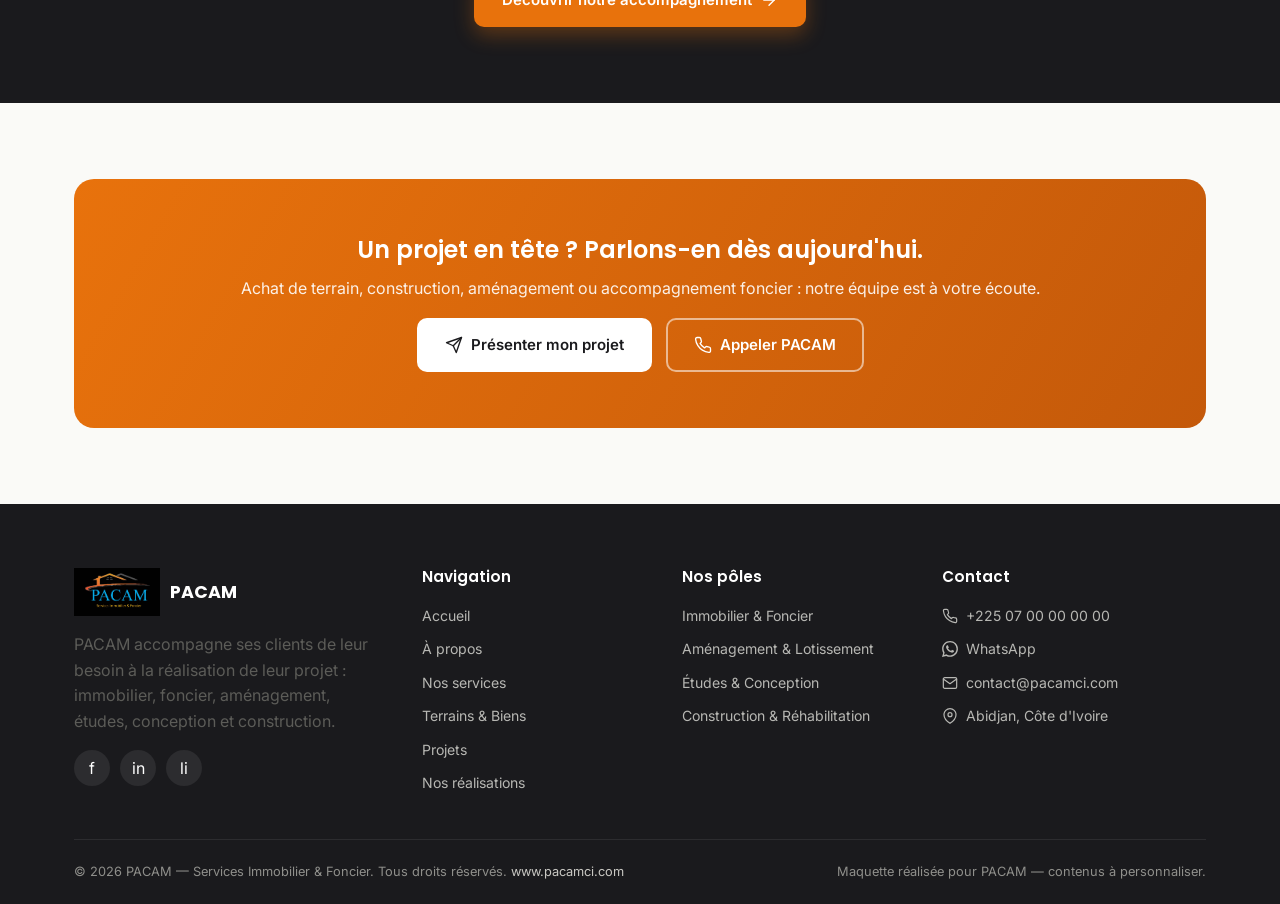
==== commit fe9c8203: "maj 4 maquette 20-08-26" ====
--- a/index.html
+++ b/index.html
@@ -116,16 +116,6 @@
   <a class="btn btn-secondary btn-block" href="accompagnement.html">Présenter mon projet <svg class="icon " width="15" height="15" viewBox="0 0 24 24" fill="none" stroke="currentColor" stroke-width="1.8" stroke-linecap="round" stroke-linejoin="round" aria-hidden="true"><line x1="5" y1="12" x2="19" y2="12"/><polyline points="12 5 19 12 12 19"/></svg></a>
 </div>
 <div class="card parcours-card client reveal">
-  <div class="icon-badge"><svg class="icon " width="24" height="24" viewBox="0 0 24 24" fill="none" stroke="currentColor" stroke-width="1.8" stroke-linecap="round" stroke-linejoin="round" aria-hidden="true"><polygon points="12 2 2 7 12 12 22 7 12 2"/><polyline points="2 17 12 22 22 17"/><polyline points="2 12 12 17 22 12"/></svg></div>
-  <h3>Je veux faire aménager mon terrain</h3>
-  <ul><li>Lotissement</li>
-<li>Aménagement foncier</li>
-<li>Ouverture des voies</li>
-<li>Décapage</li>
-<li>Reprofilage</li></ul>
-  <a class="btn btn-secondary btn-block" href="services.html#amenagement-lotissement">Voir ce service <svg class="icon " width="15" height="15" viewBox="0 0 24 24" fill="none" stroke="currentColor" stroke-width="1.8" stroke-linecap="round" stroke-linejoin="round" aria-hidden="true"><line x1="5" y1="12" x2="19" y2="12"/><polyline points="12 5 19 12 12 19"/></svg></a>
-</div>
-<div class="card parcours-card client reveal">
   <div class="icon-badge"><svg class="icon " width="24" height="24" viewBox="0 0 24 24" fill="none" stroke="currentColor" stroke-width="1.8" stroke-linecap="round" stroke-linejoin="round" aria-hidden="true"><rect x="8" y="2" width="8" height="4" rx="1"/><path d="M16 4h2a2 2 0 0 1 2 2v14a2 2 0 0 1-2 2H6a2 2 0 0 1-2-2V6a2 2 0 0 1 2-2h2"/></svg></div>
   <h3>J'ai besoin d'un accompagnement foncier</h3>
   <ul><li>Services ACD</li>
@@ -175,13 +165,14 @@
   <a class="btn btn-secondary btn-block" href="contact.html?demande=gestion-immobiliere">Demander une gestion <svg class="icon " width="15" height="15" viewBox="0 0 24 24" fill="none" stroke="currentColor" stroke-width="1.8" stroke-linecap="round" stroke-linejoin="round" aria-hidden="true"><line x1="5" y1="12" x2="19" y2="12"/><polyline points="12 5 19 12 12 19"/></svg></a>
 </div>
 <div class="card parcours-card partner reveal">
-  <div class="icon-badge blue"><svg class="icon " width="24" height="24" viewBox="0 0 24 24" fill="none" stroke="currentColor" stroke-width="1.8" stroke-linecap="round" stroke-linejoin="round" aria-hidden="true"><circle cx="12" cy="12" r="10"/><polygon points="16.24 7.76 14.12 14.12 7.76 16.24 9.88 9.88 16.24 7.76"/></svg></div>
-  <h3>Je veux proposer mon terrain pour un aménagement</h3>
-  <ul><li>Présenter votre terrain brut à notre équipe</li>
-<li>Étude de faisabilité et valorisation</li>
-<li>Aménagement et découpage en lots par PACAM</li>
-<li>Partage de la valorisation ou commission sur la revente</li></ul>
-  <a class="btn btn-secondary btn-block" href="contact.html?demande=amenagement-apport">Proposer mon terrain <svg class="icon " width="15" height="15" viewBox="0 0 24 24" fill="none" stroke="currentColor" stroke-width="1.8" stroke-linecap="round" stroke-linejoin="round" aria-hidden="true"><line x1="5" y1="12" x2="19" y2="12"/><polyline points="12 5 19 12 12 19"/></svg></a>
+  <div class="icon-badge blue"><svg class="icon " width="24" height="24" viewBox="0 0 24 24" fill="none" stroke="currentColor" stroke-width="1.8" stroke-linecap="round" stroke-linejoin="round" aria-hidden="true"><polygon points="12 2 2 7 12 12 22 7 12 2"/><polyline points="2 17 12 22 22 17"/><polyline points="2 12 12 17 22 12"/></svg></div>
+  <h3>Je veux aménager mon terrain</h3>
+  <ul><li>Lotissement</li>
+<li>Aménagement foncier</li>
+<li>Ouverture des voies</li>
+<li>Décapage</li>
+<li>Reprofilage</li></ul>
+  <a class="btn btn-secondary btn-block" href="services.html#amenagement-lotissement">Voir ce service <svg class="icon " width="15" height="15" viewBox="0 0 24 24" fill="none" stroke="currentColor" stroke-width="1.8" stroke-linecap="round" stroke-linejoin="round" aria-hidden="true"><line x1="5" y1="12" x2="19" y2="12"/><polyline points="12 5 19 12 12 19"/></svg></a>
 </div></div>
     </div>
   </div>
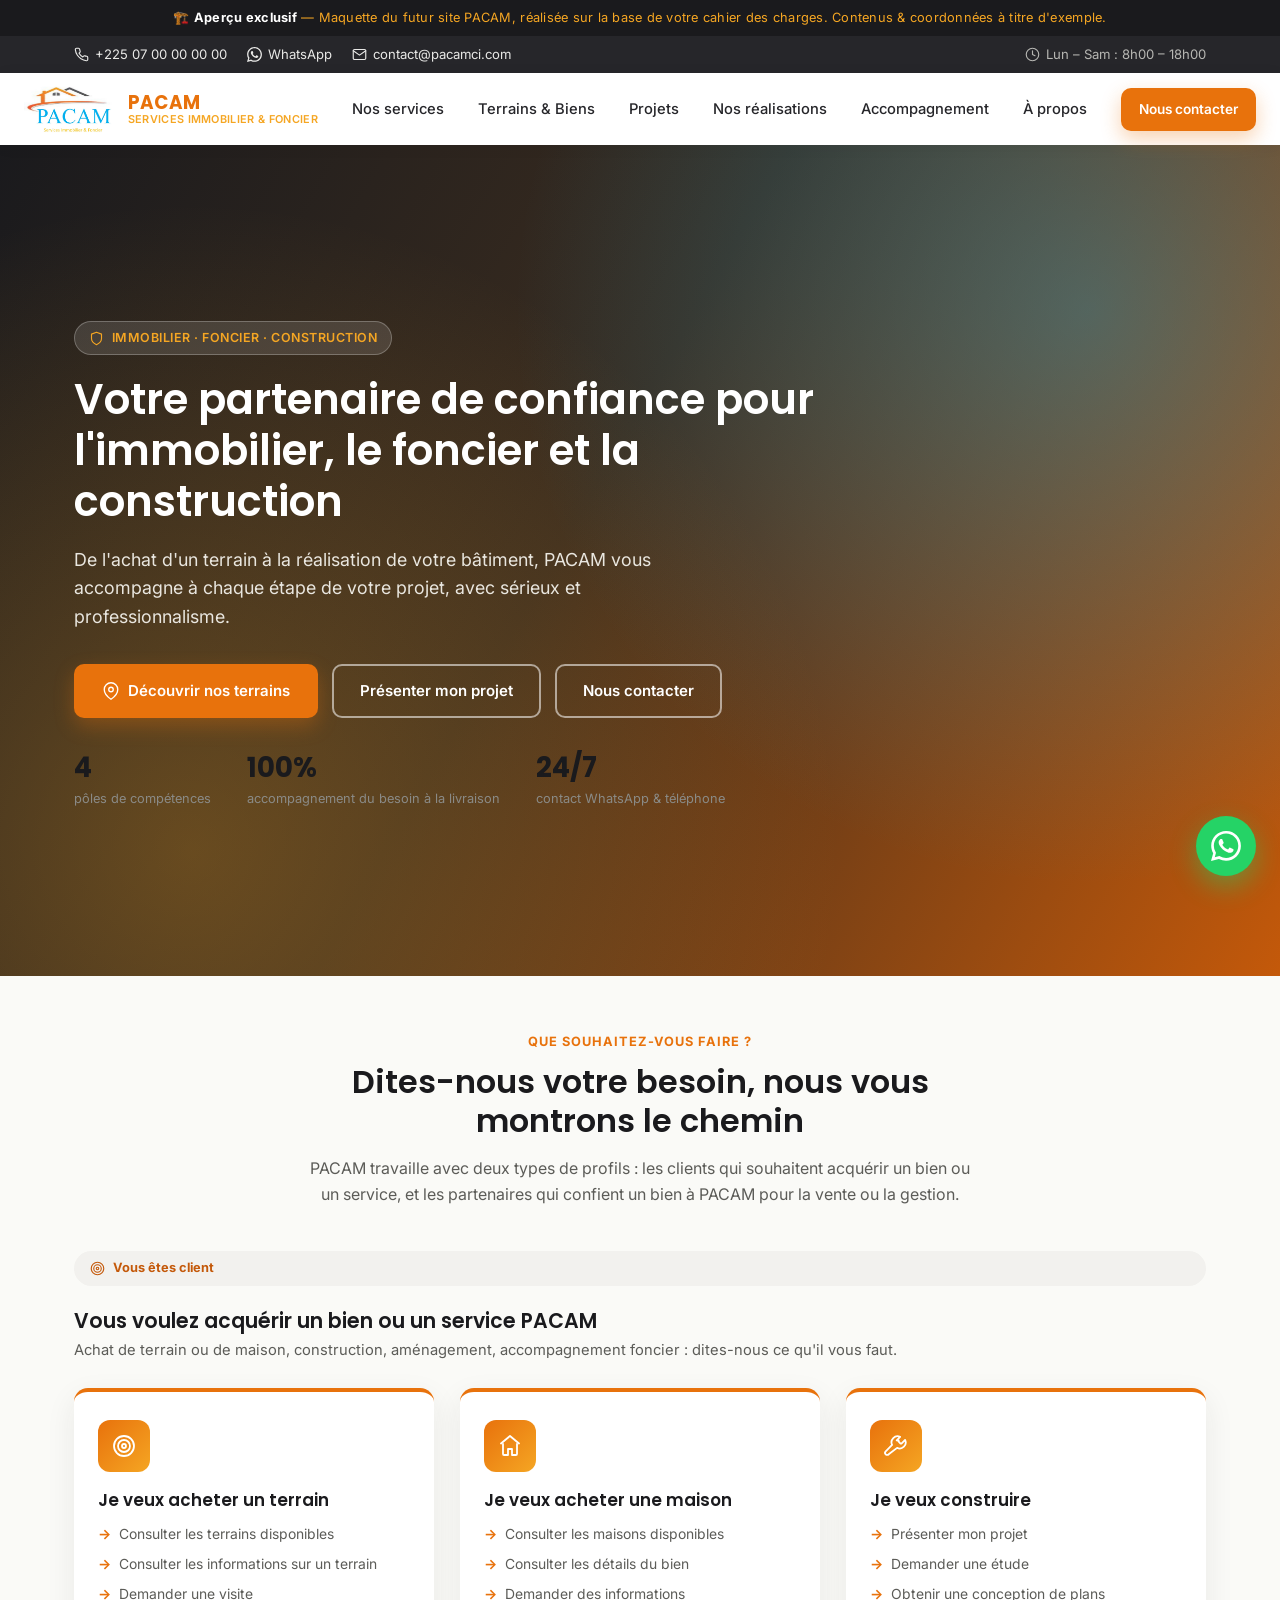
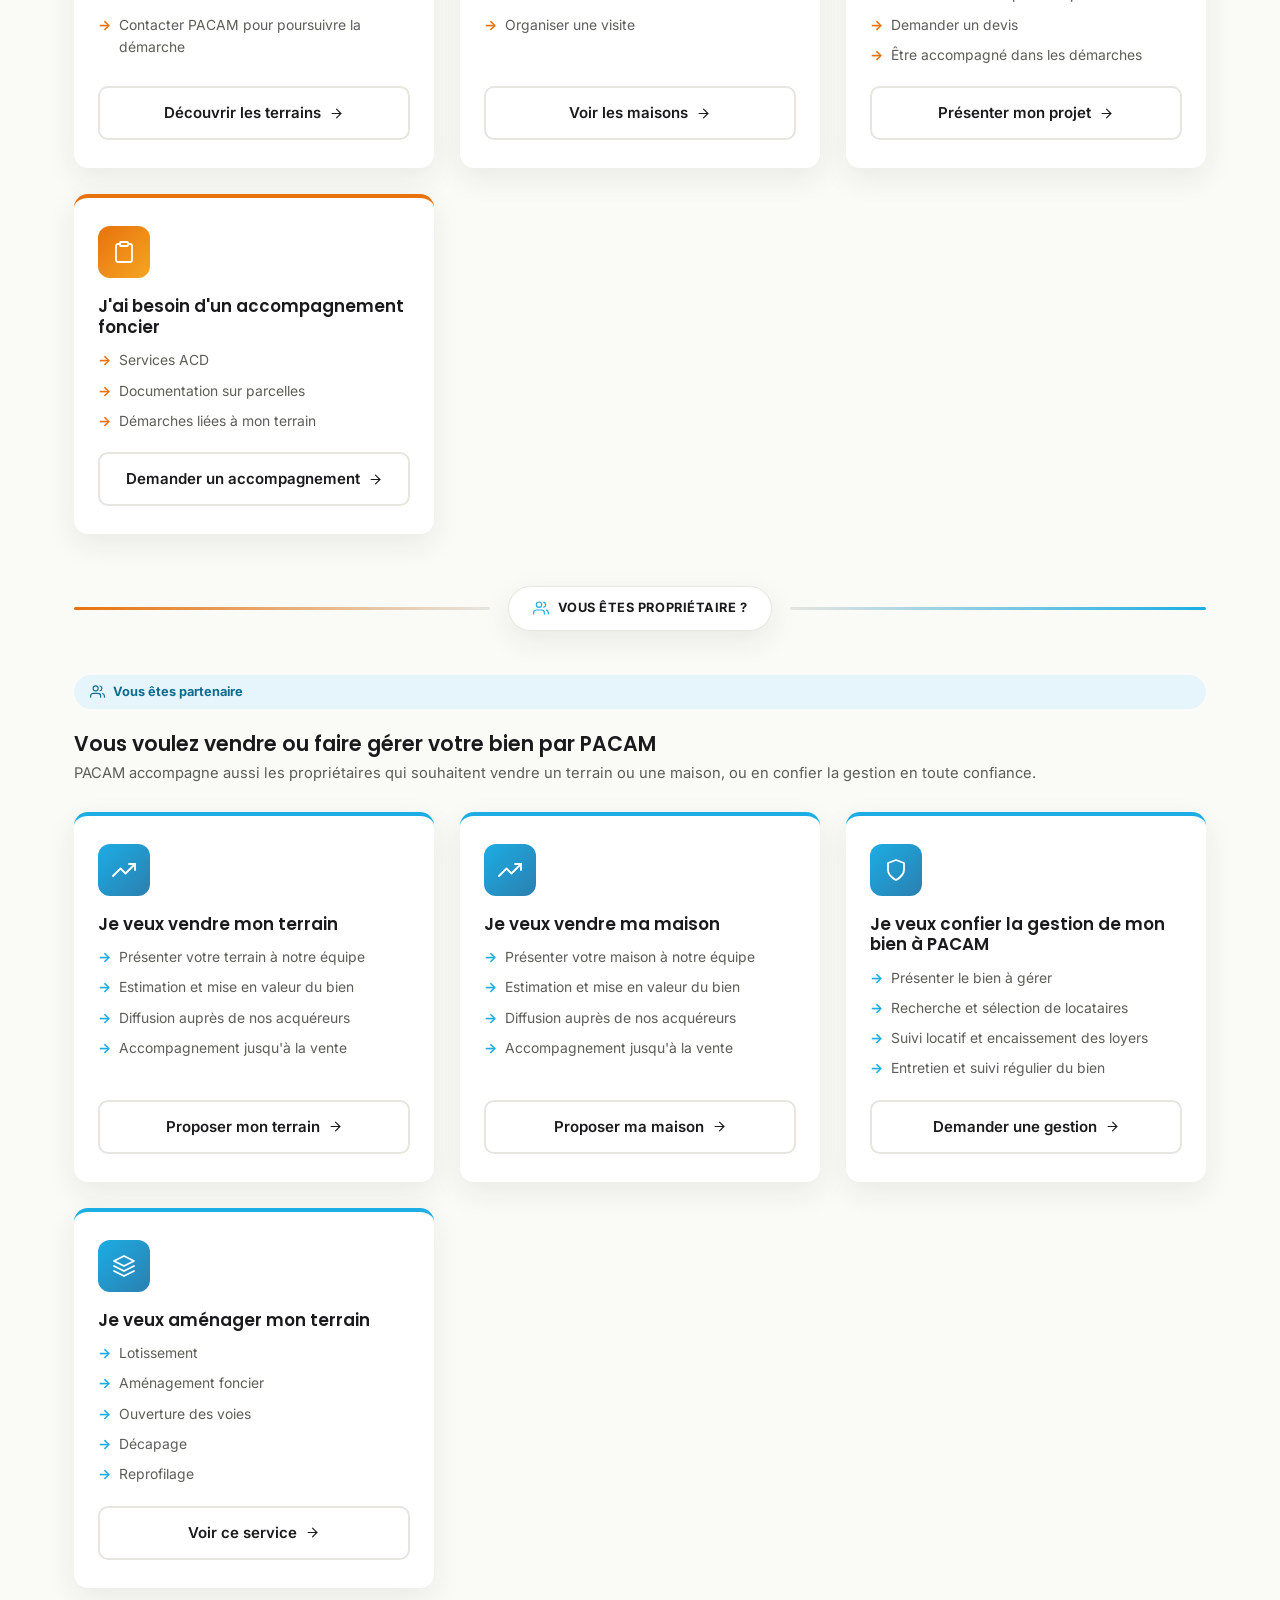
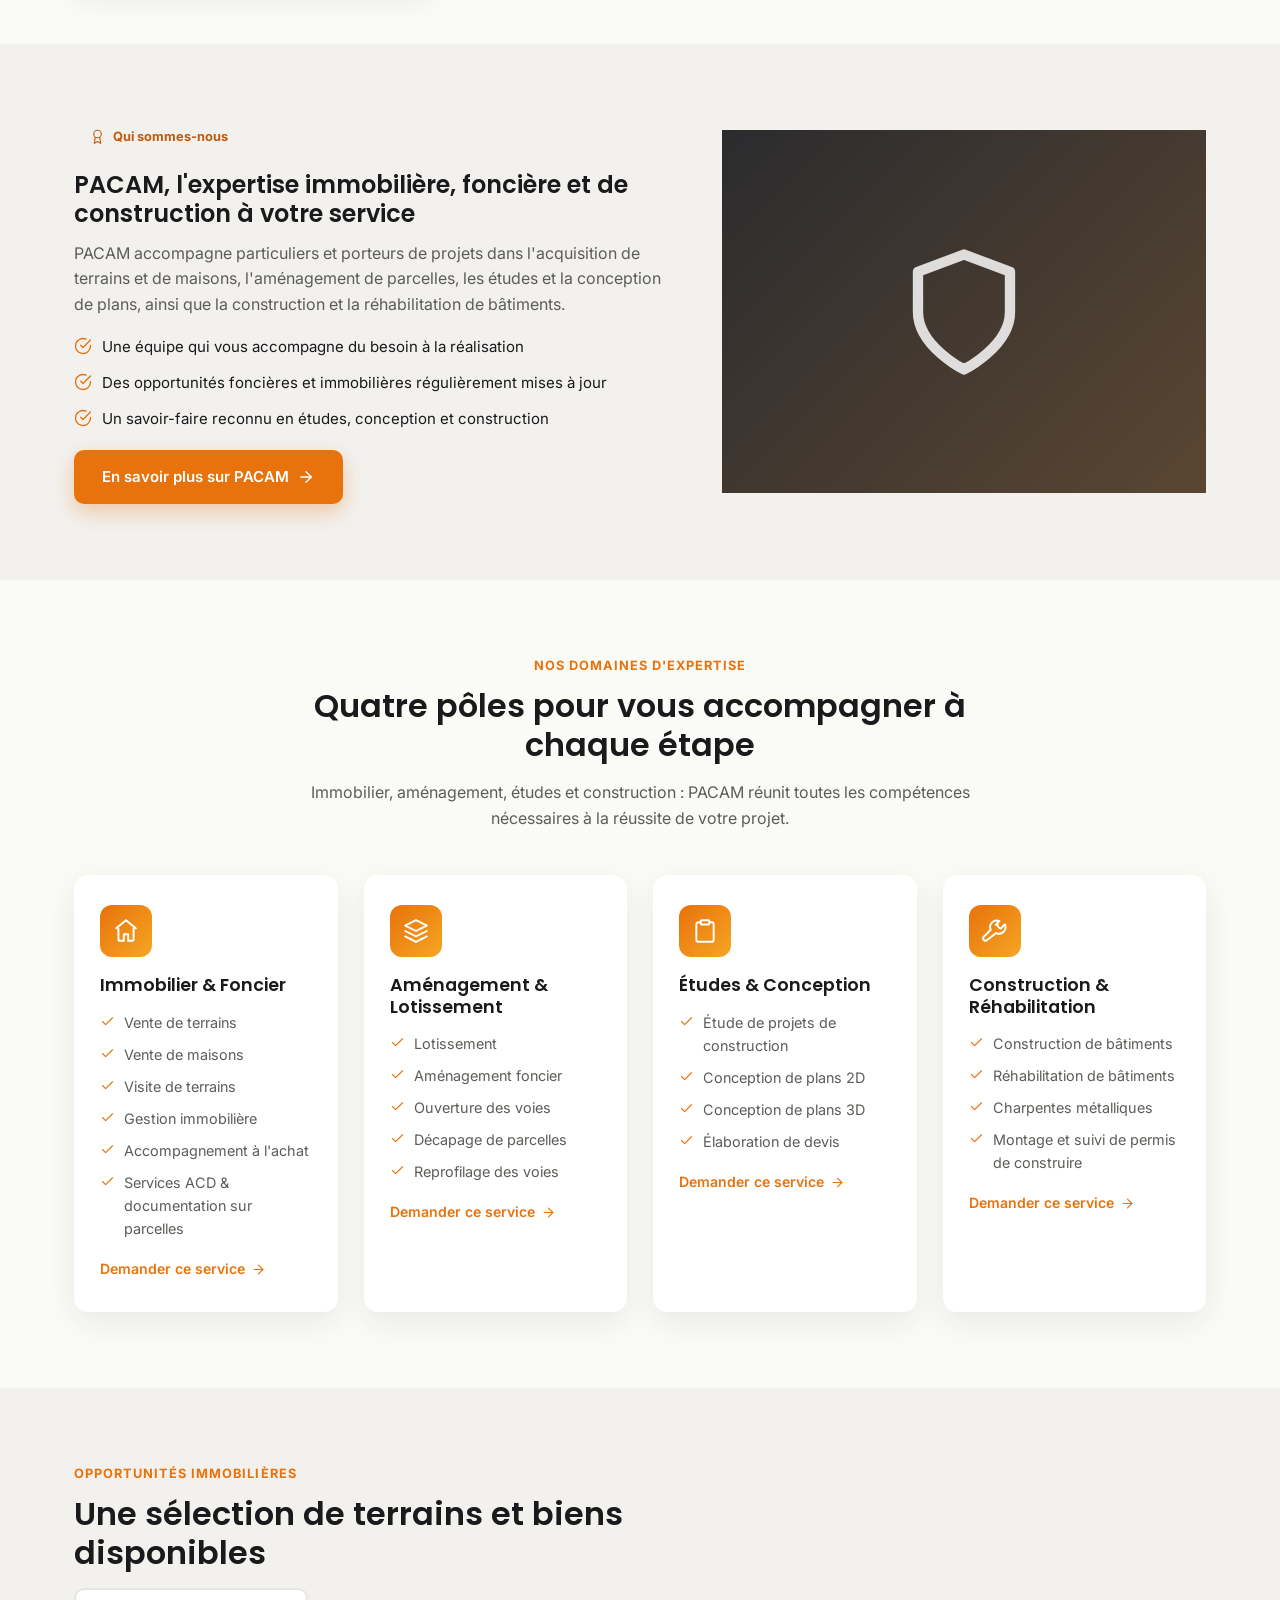
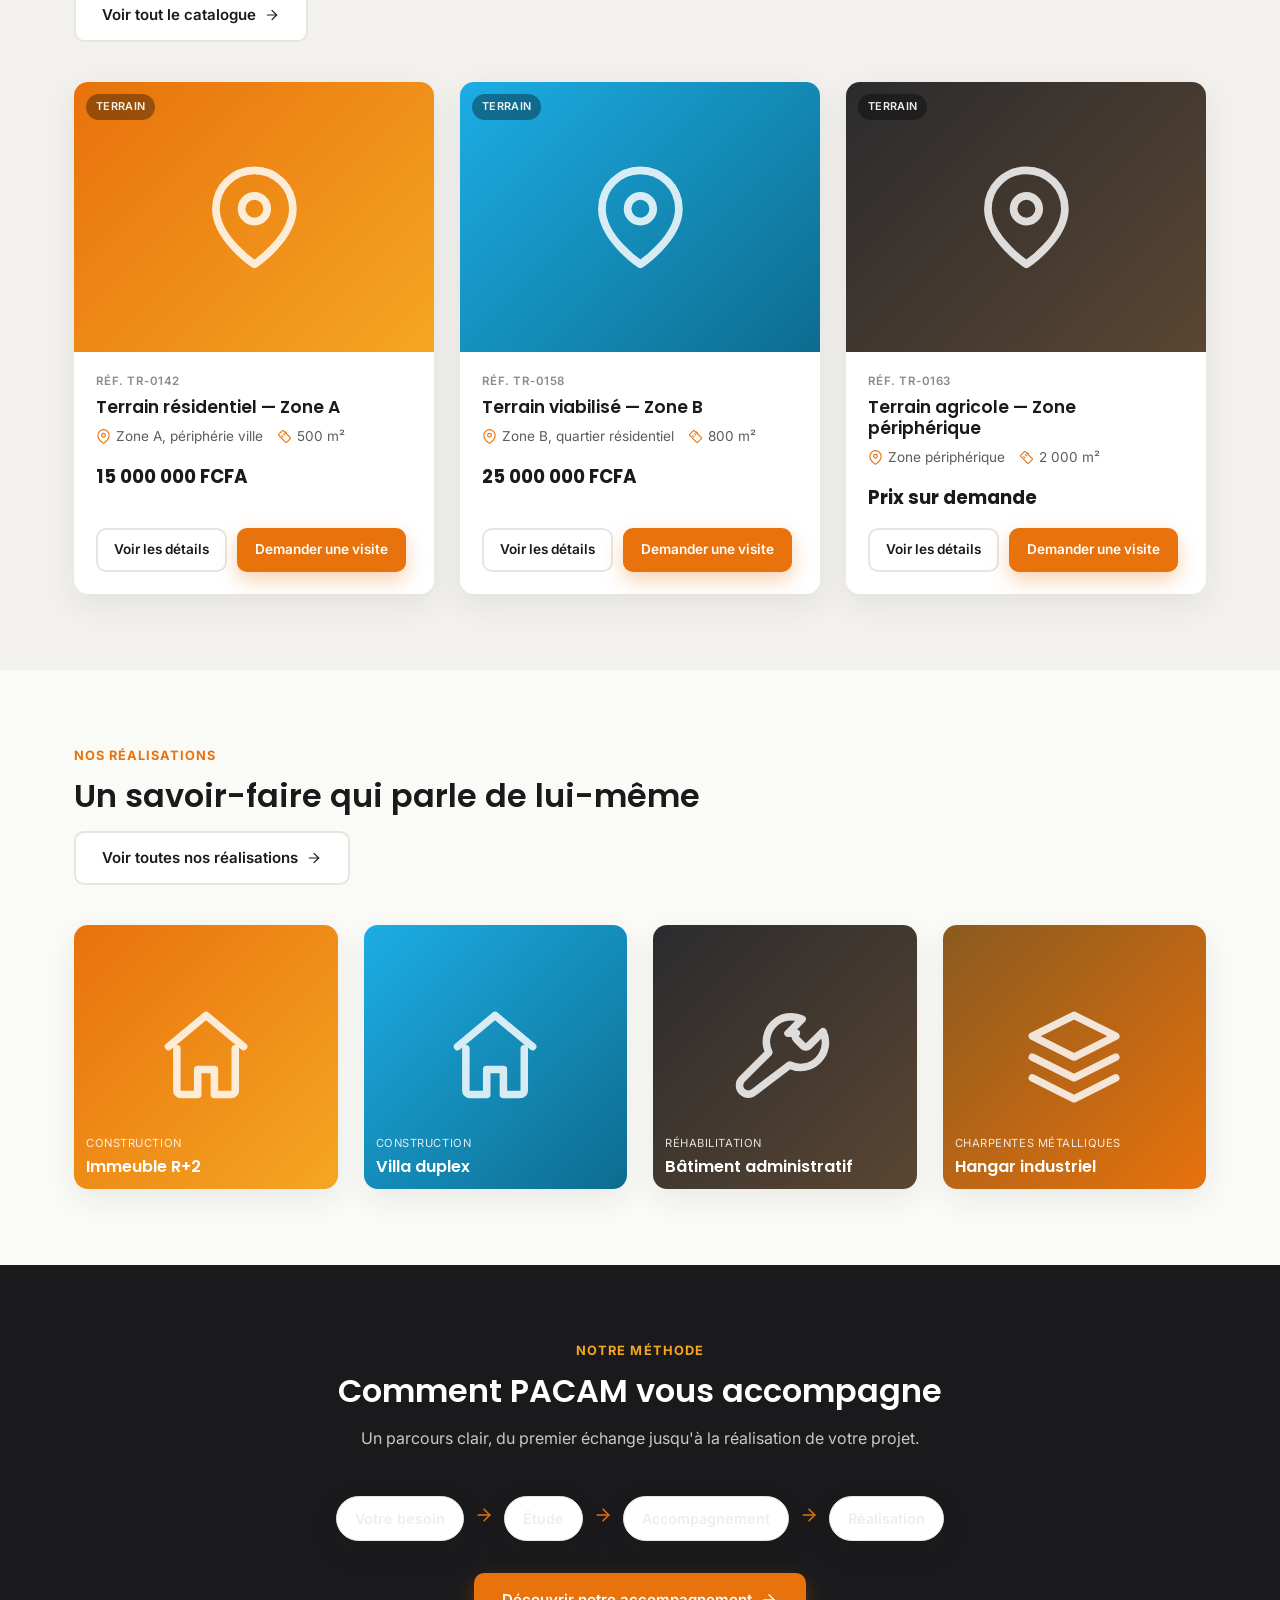
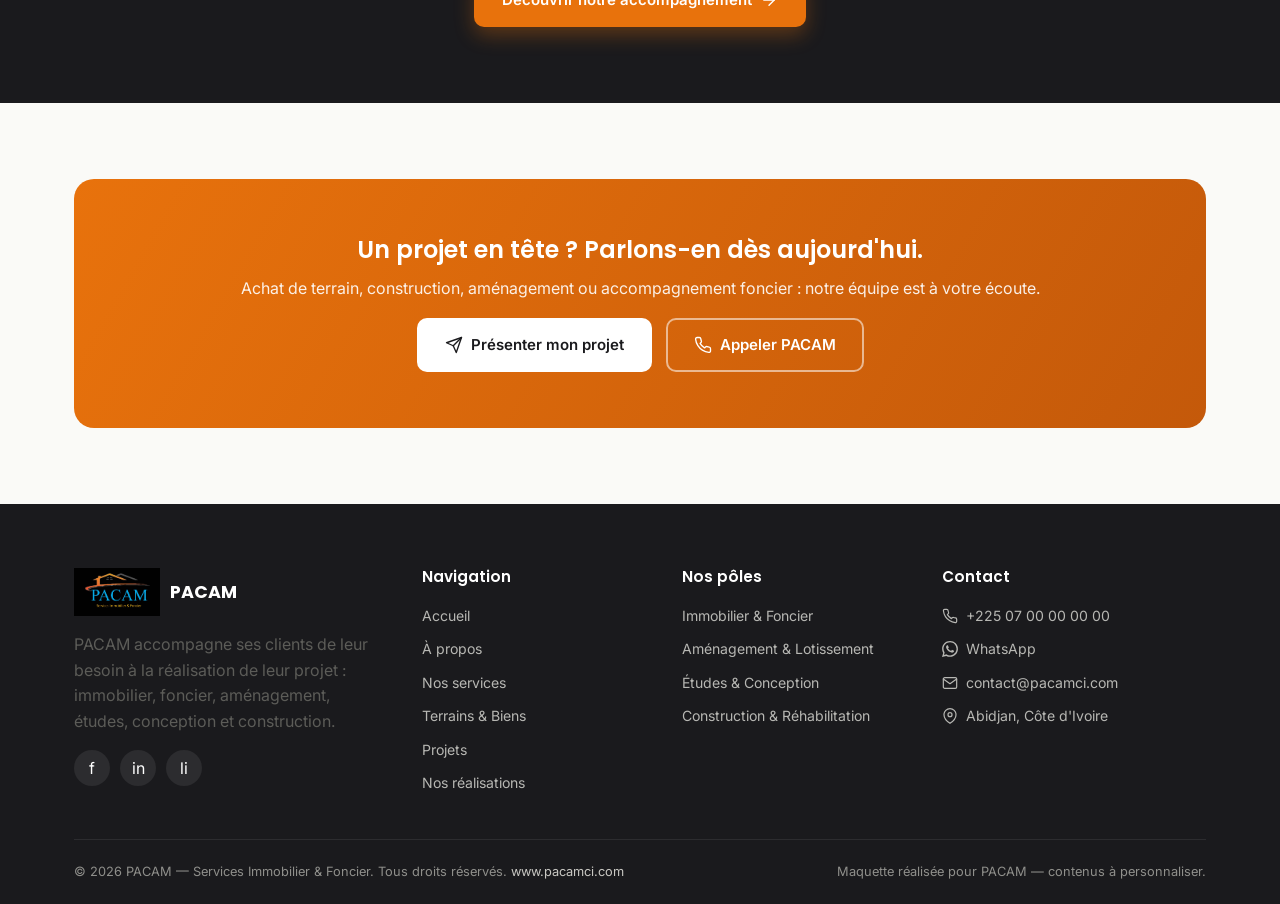
==== commit 265f55b3: "maj 5 maquette 20-08-26" ====
--- a/index.html
+++ b/index.html
@@ -39,12 +39,12 @@
       <span class="brand-text"><span class="name">PACAM</span><span class="tag">Services Immobilier &amp; Foncier</span></span>
     </a>
     <nav class="main-nav">
-      <a href="a-propos.html">À propos</a>
-<a href="services.html">Nos services</a>
+      <a href="services.html">Nos services</a>
 <a href="terrains-biens.html">Terrains & Biens</a>
 <a href="projets.html">Projets</a>
 <a href="realisations.html">Nos réalisations</a>
 <a href="accompagnement.html">Accompagnement</a>
+<a href="a-propos.html">À propos</a>
     </nav>
     <div class="header-cta">
       <a class="btn btn-primary btn-sm" href="contact.html">Nous contacter</a>
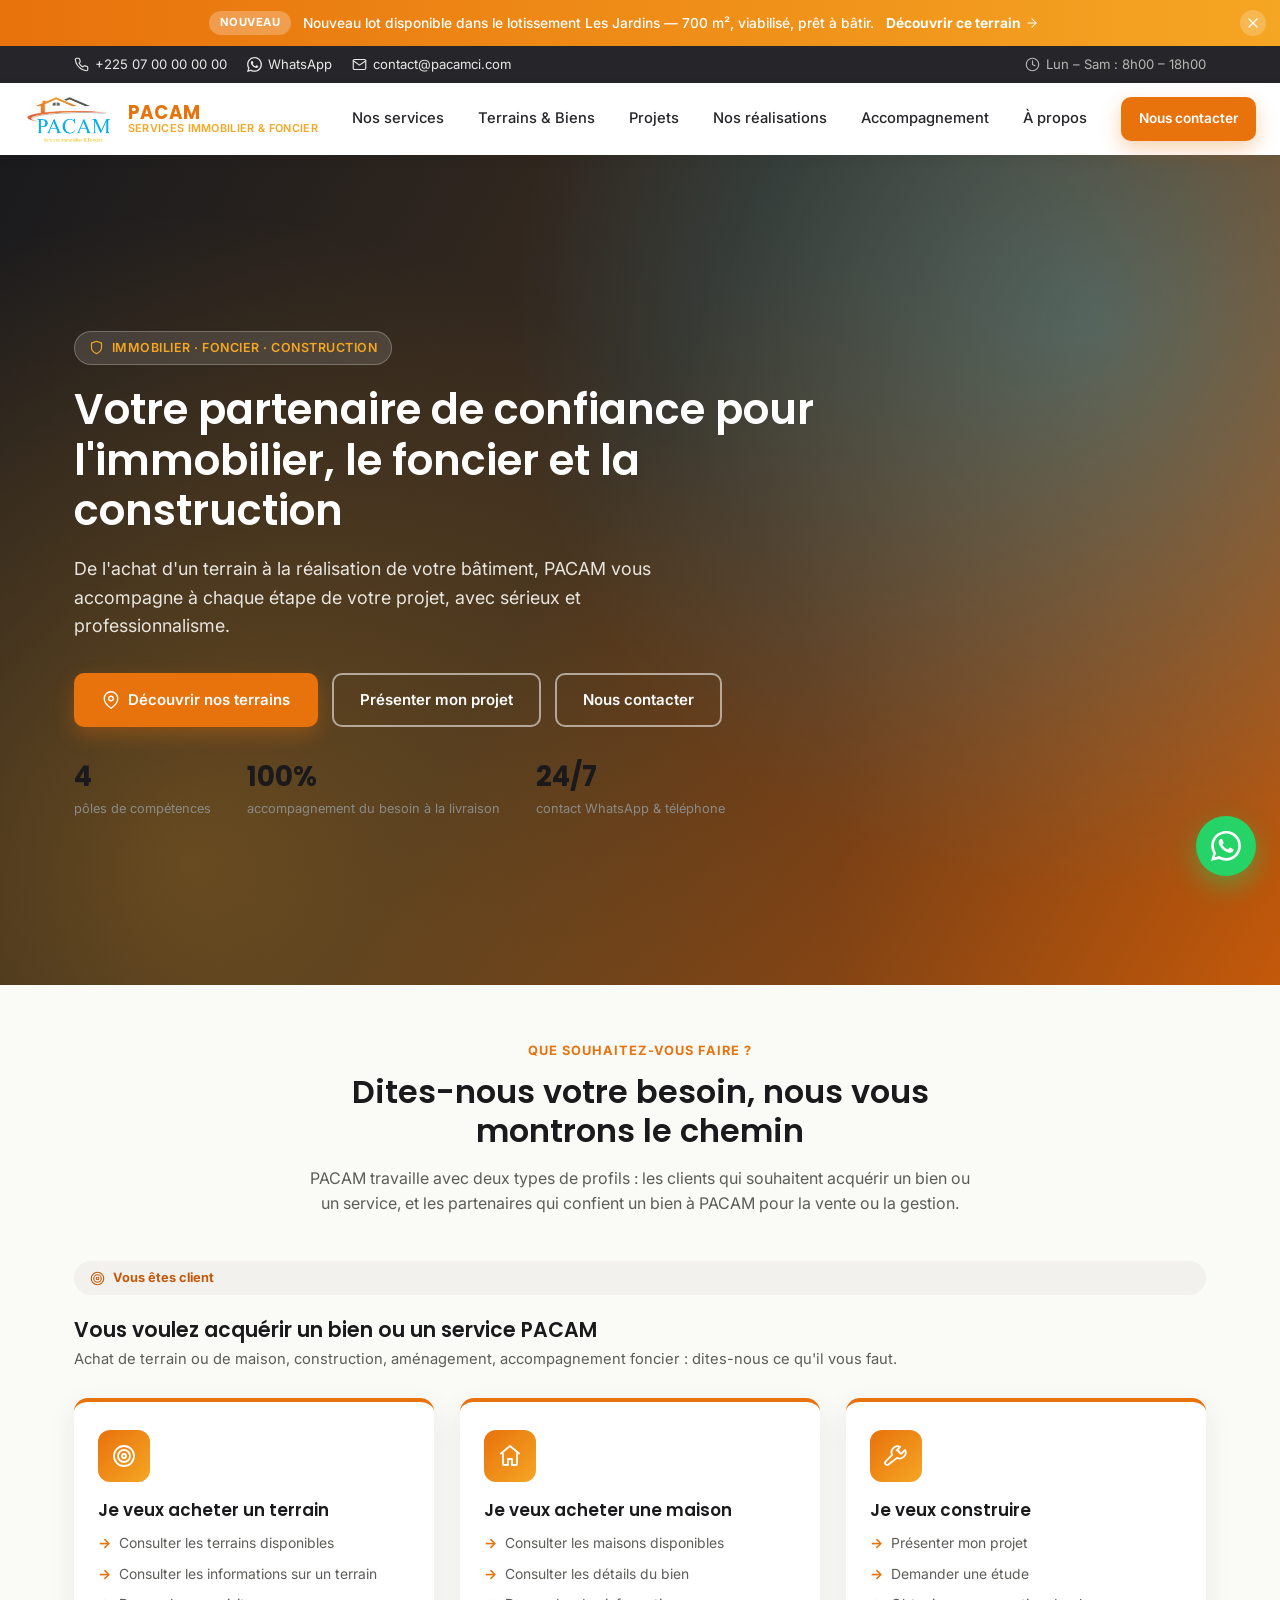
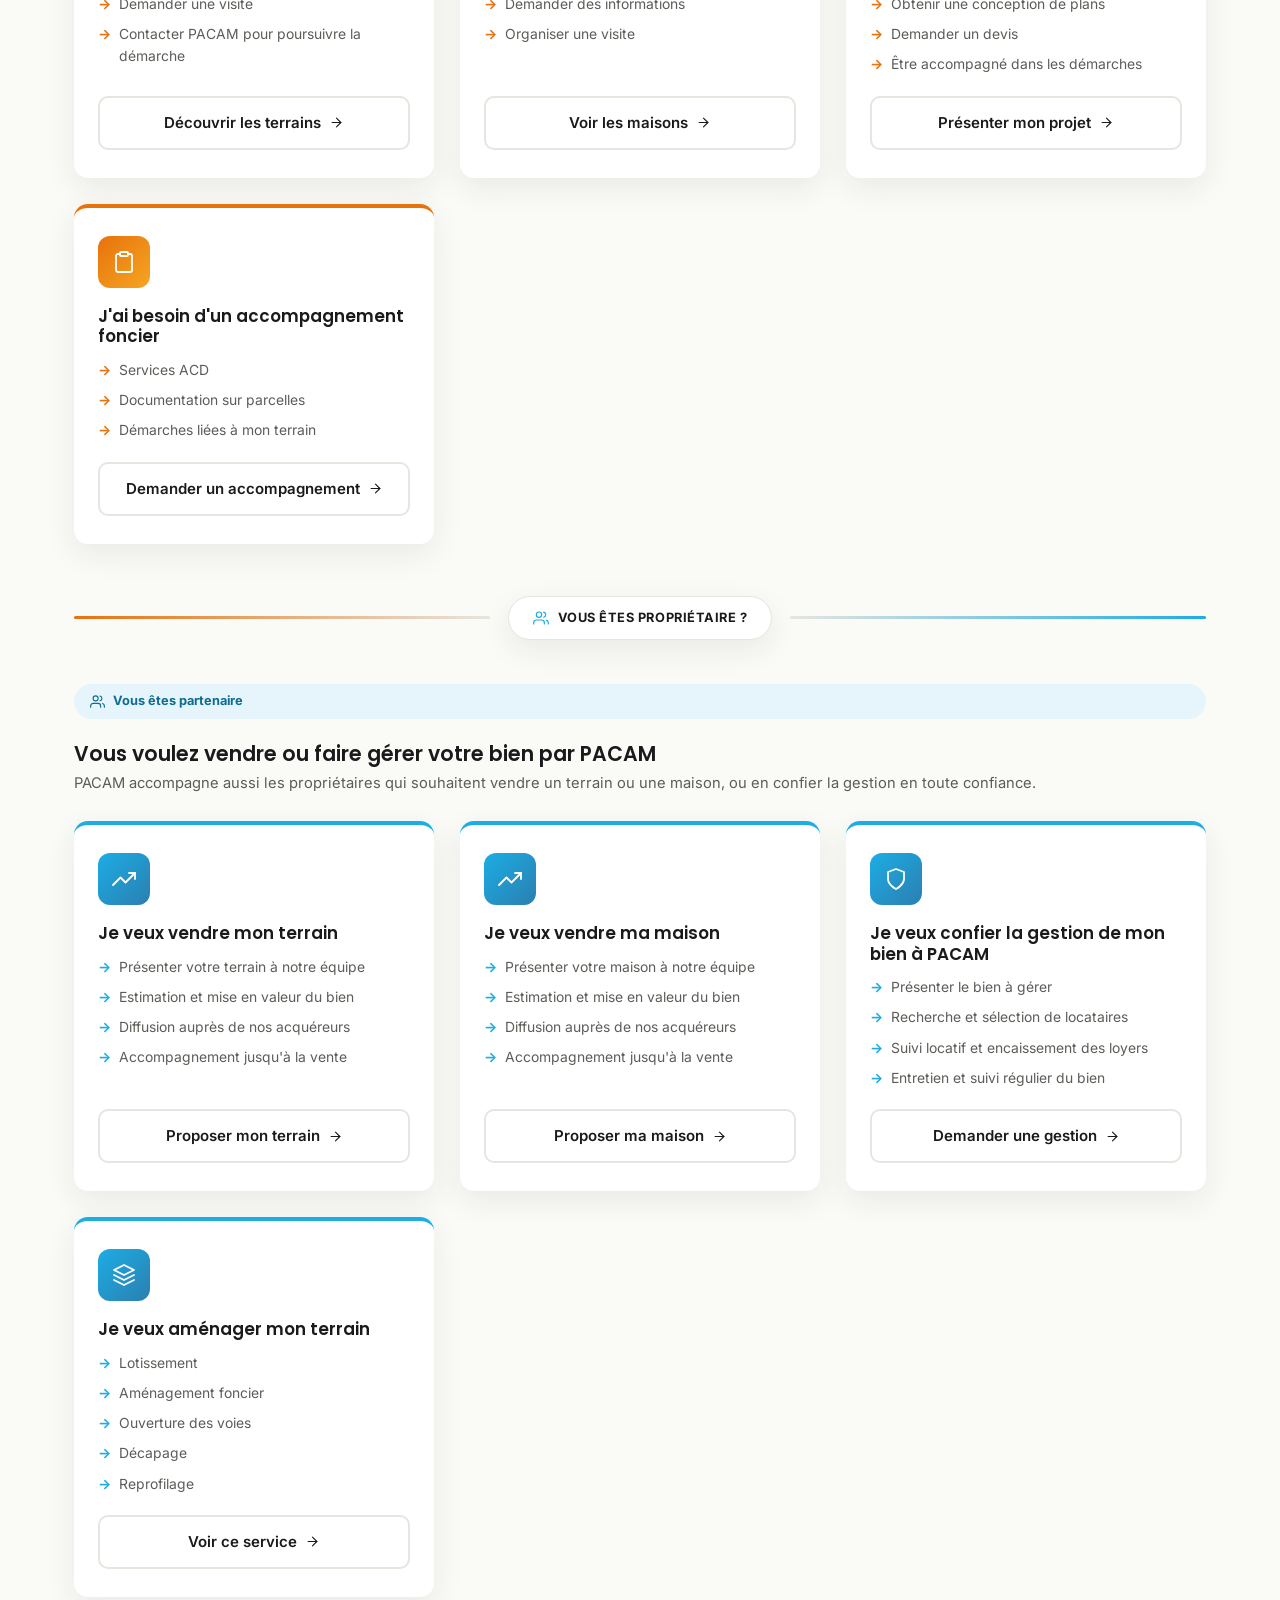
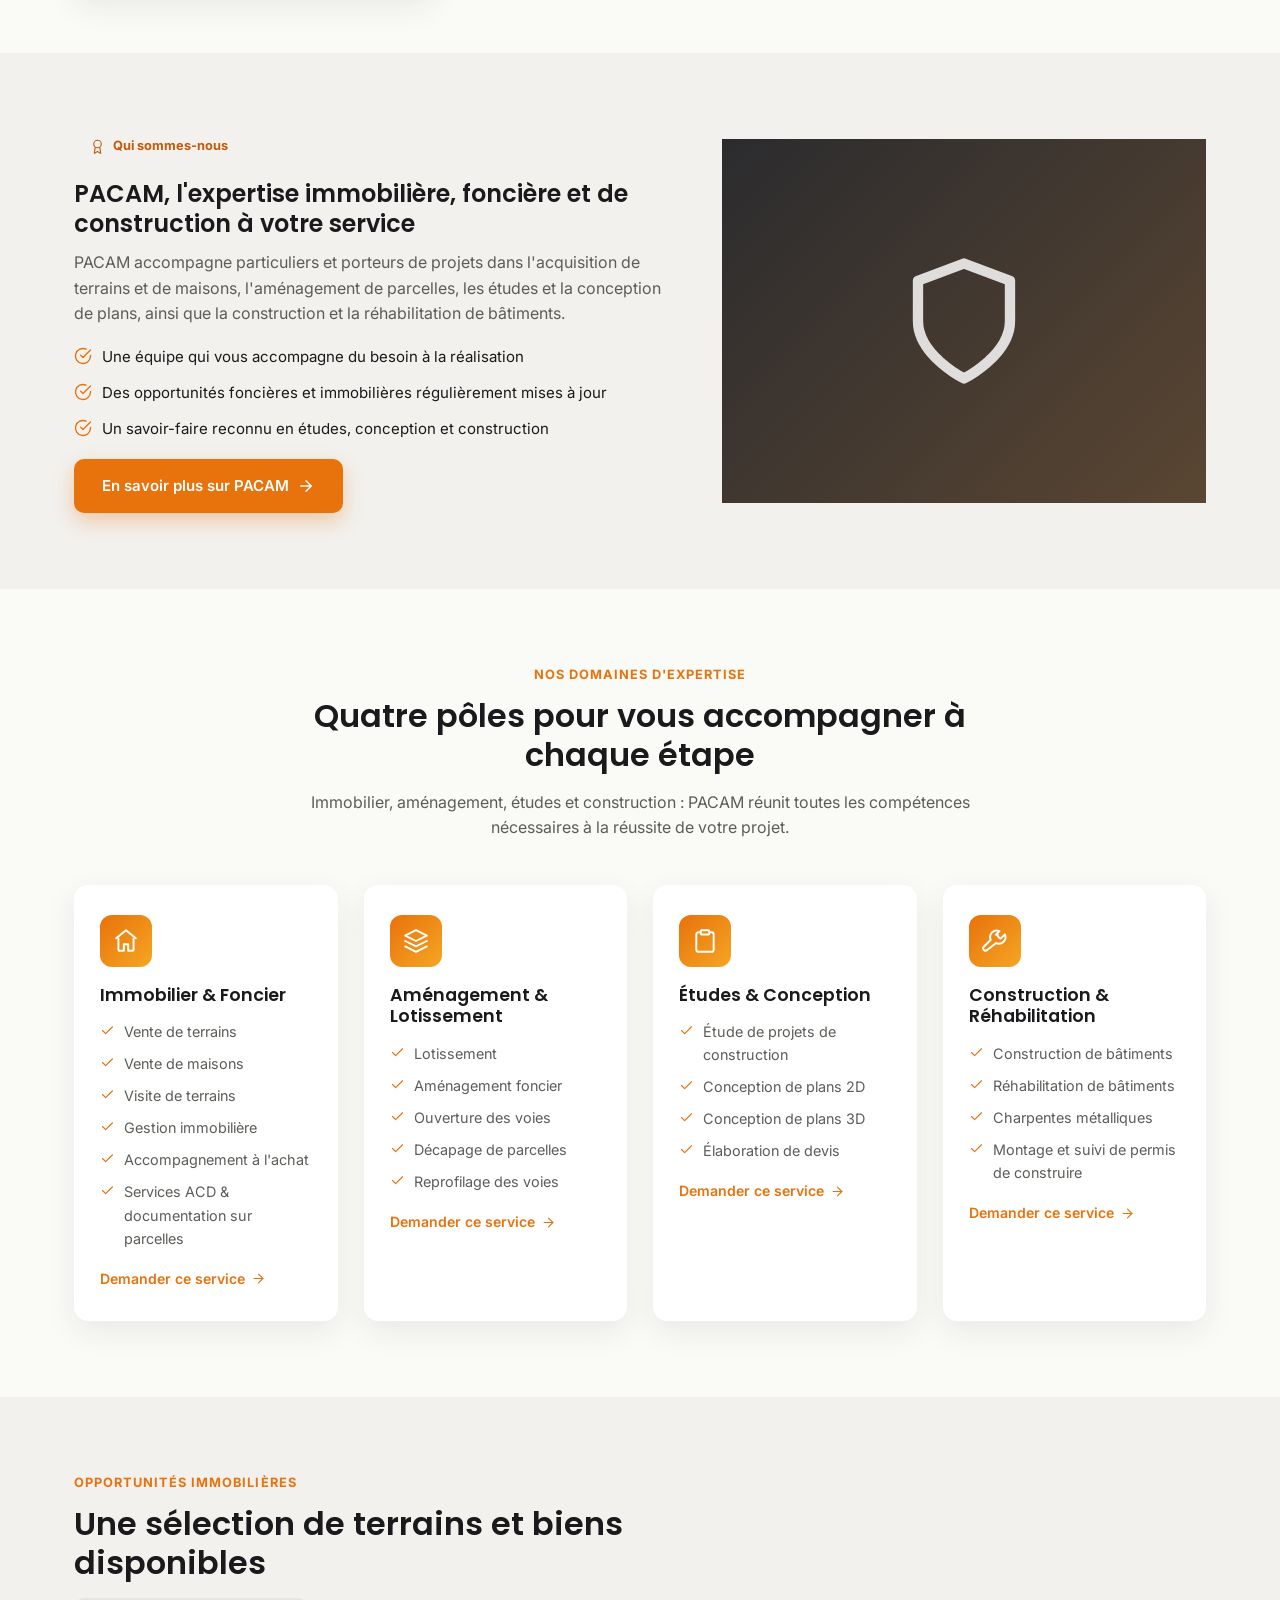
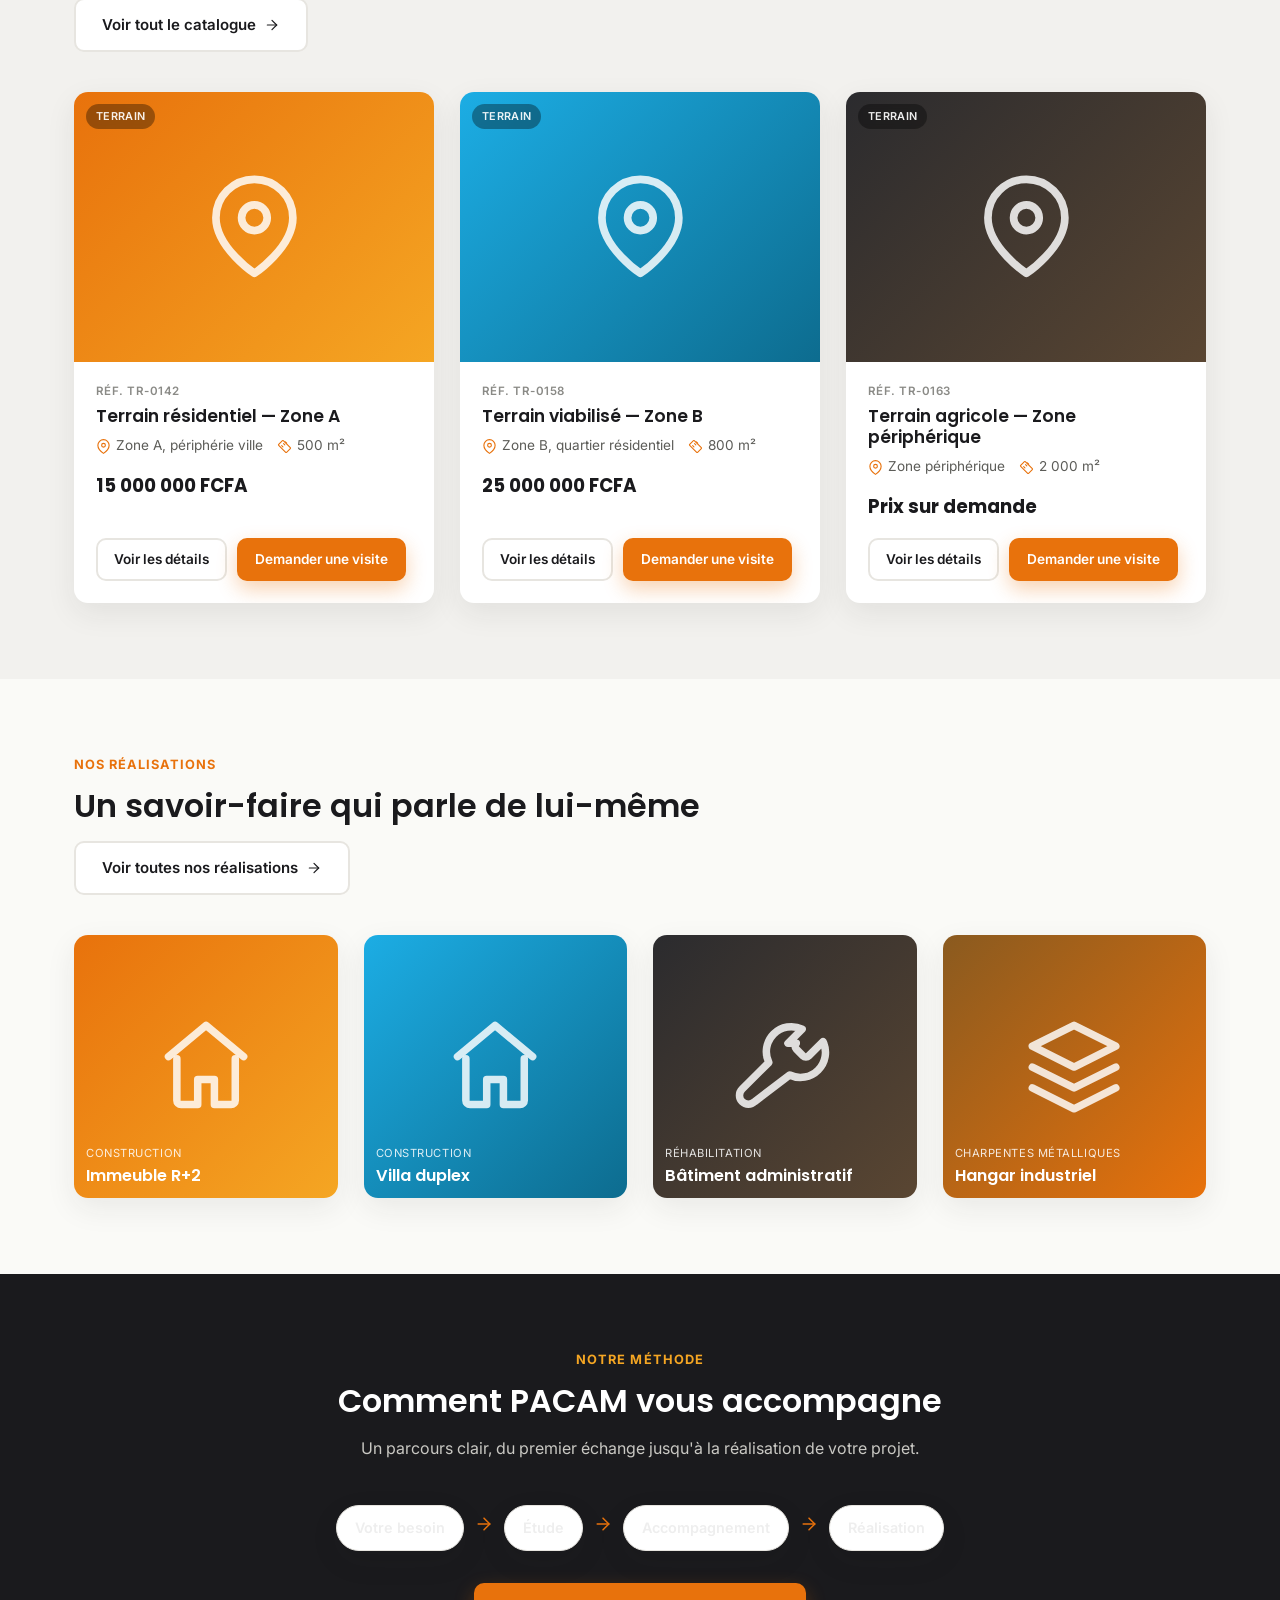
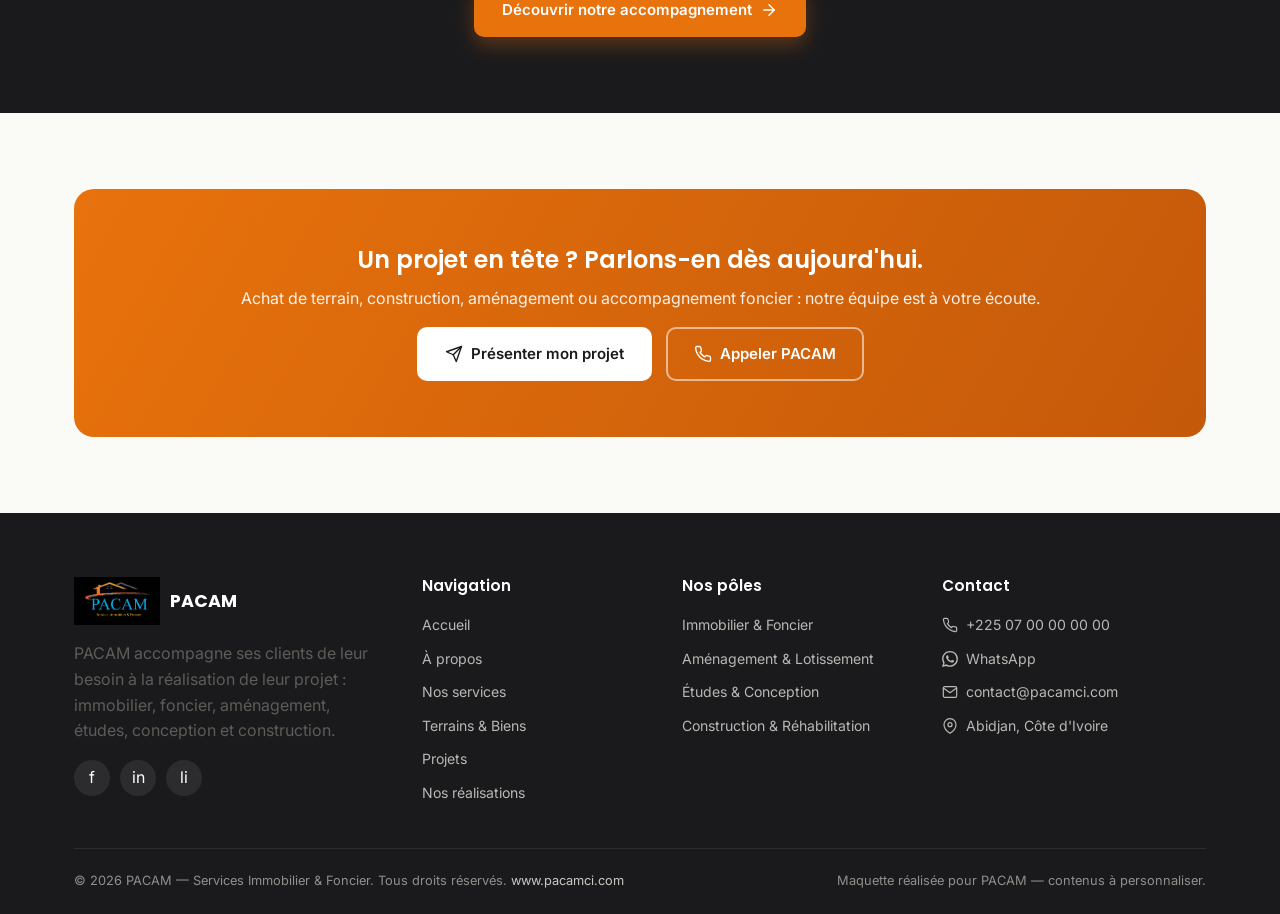
==== commit b4bf5602: "maj 6 maquette" ====
--- a/index.html
+++ b/index.html
@@ -19,7 +19,14 @@
 </head>
 <body>
 
-<div class="demo-banner">🏗️ <strong>Aperçu exclusif</strong> — Maquette du futur site PACAM, réalisée sur la base de votre cahier des charges. Contenus &amp; coordonnées à titre d'exemple.</div>
+<div class="promo-bar" id="promo-bar" data-promo-id="promo-2026-08-tr0185">
+  <a class="promo-bar-link" href="bien-detail.html?ref=TR-0185">
+    <span class="promo-bar-badge">Nouveau</span>
+    <span class="promo-bar-text">Nouveau lot disponible dans le lotissement Les Jardins — 700 m², viabilisé, prêt à bâtir.</span>
+    <span class="promo-bar-cta">Découvrir ce terrain <svg class="icon " width="14" height="14" viewBox="0 0 24 24" fill="none" stroke="currentColor" stroke-width="1.8" stroke-linecap="round" stroke-linejoin="round" aria-hidden="true"><line x1="5" y1="12" x2="19" y2="12"/><polyline points="12 5 19 12 12 19"/></svg></span>
+  </a>
+  <button class="promo-bar-close" type="button" data-close-promo aria-label="Fermer ce message"><svg class="icon " width="16" height="16" viewBox="0 0 24 24" fill="none" stroke="currentColor" stroke-width="1.8" stroke-linecap="round" stroke-linejoin="round" aria-hidden="true"><line x1="18" y1="6" x2="6" y2="18"/><line x1="6" y1="6" x2="18" y2="18"/></svg></button>
+</div>
 
 <div class="topbar">
   <div class="container">
--- a/css/style.css
+++ b/css/style.css
@@ -41,16 +41,34 @@
 .container{max-width:var(--maxw);margin:0 auto;padding:0 24px;}
 .icon{flex-shrink:0;}
 
-/* ---------- Bandeau maquette ---------- */
-.demo-banner{
-  background:var(--charcoal-2);
-  color:var(--gold);
-  text-align:center;
-  font-size:.8rem;
-  letter-spacing:.02em;
-  padding:8px 16px;
-}
-.demo-banner strong{color:#fff;}
+/* ---------- Bandeau promotionnel (offres, nouveautés, opportunités) ---------- */
+.promo-bar{
+  background:linear-gradient(90deg, var(--orange), var(--gold));
+  color:#fff;
+  position:relative;
+  overflow:hidden;
+  max-height:80px;
+  transition:max-height .35s ease, opacity .3s ease, padding .35s ease;
+  padding:11px 50px 11px 18px;
+}
+.promo-bar.hidden{max-height:0;opacity:0;padding-top:0;padding-bottom:0;pointer-events:none;}
+.promo-bar-link{
+  display:flex;align-items:center;justify-content:center;gap:12px;flex-wrap:wrap;
+  color:#fff;text-align:center;max-width:var(--maxw);margin:0 auto;
+}
+.promo-bar-link:hover .promo-bar-cta{text-decoration:underline;}
+.promo-bar-badge{
+  background:rgba(255,255,255,.25);padding:3px 11px;border-radius:999px;
+  font-size:.7rem;font-weight:700;text-transform:uppercase;letter-spacing:.04em;flex-shrink:0;
+}
+.promo-bar-text{font-size:.86rem;font-weight:500;}
+.promo-bar-cta{font-size:.86rem;font-weight:700;display:inline-flex;align-items:center;gap:4px;white-space:nowrap;}
+.promo-bar-close{
+  position:absolute;right:14px;top:50%;transform:translateY(-50%);
+  background:rgba(255,255,255,.22);border:none;color:#fff;width:26px;height:26px;border-radius:50%;
+  display:flex;align-items:center;justify-content:center;cursor:pointer;transition:background .2s;flex-shrink:0;
+}
+.promo-bar-close:hover{background:rgba(255,255,255,.4);}
 
 /* ---------- Topbar ---------- */
 .topbar{
@@ -373,6 +391,10 @@
 }
 @media(max-width:760px){
   .topbar .topbar-hours{display:none;}
+  .promo-bar{max-height:130px;padding:10px 42px 10px 14px;}
+  .promo-bar-link{gap:6px;}
+  .promo-bar-text,.promo-bar-cta{font-size:.78rem;}
+  .promo-bar-close{right:10px;width:24px;height:24px;}
   nav.main-nav{
     position:fixed;top:0;right:-100%;height:100vh;width:78%;max-width:320px;background:#fff;
     flex-direction:column;align-items:flex-start;padding:90px 26px 26px;box-shadow:-10px 0 30px rgba(0,0,0,.12);
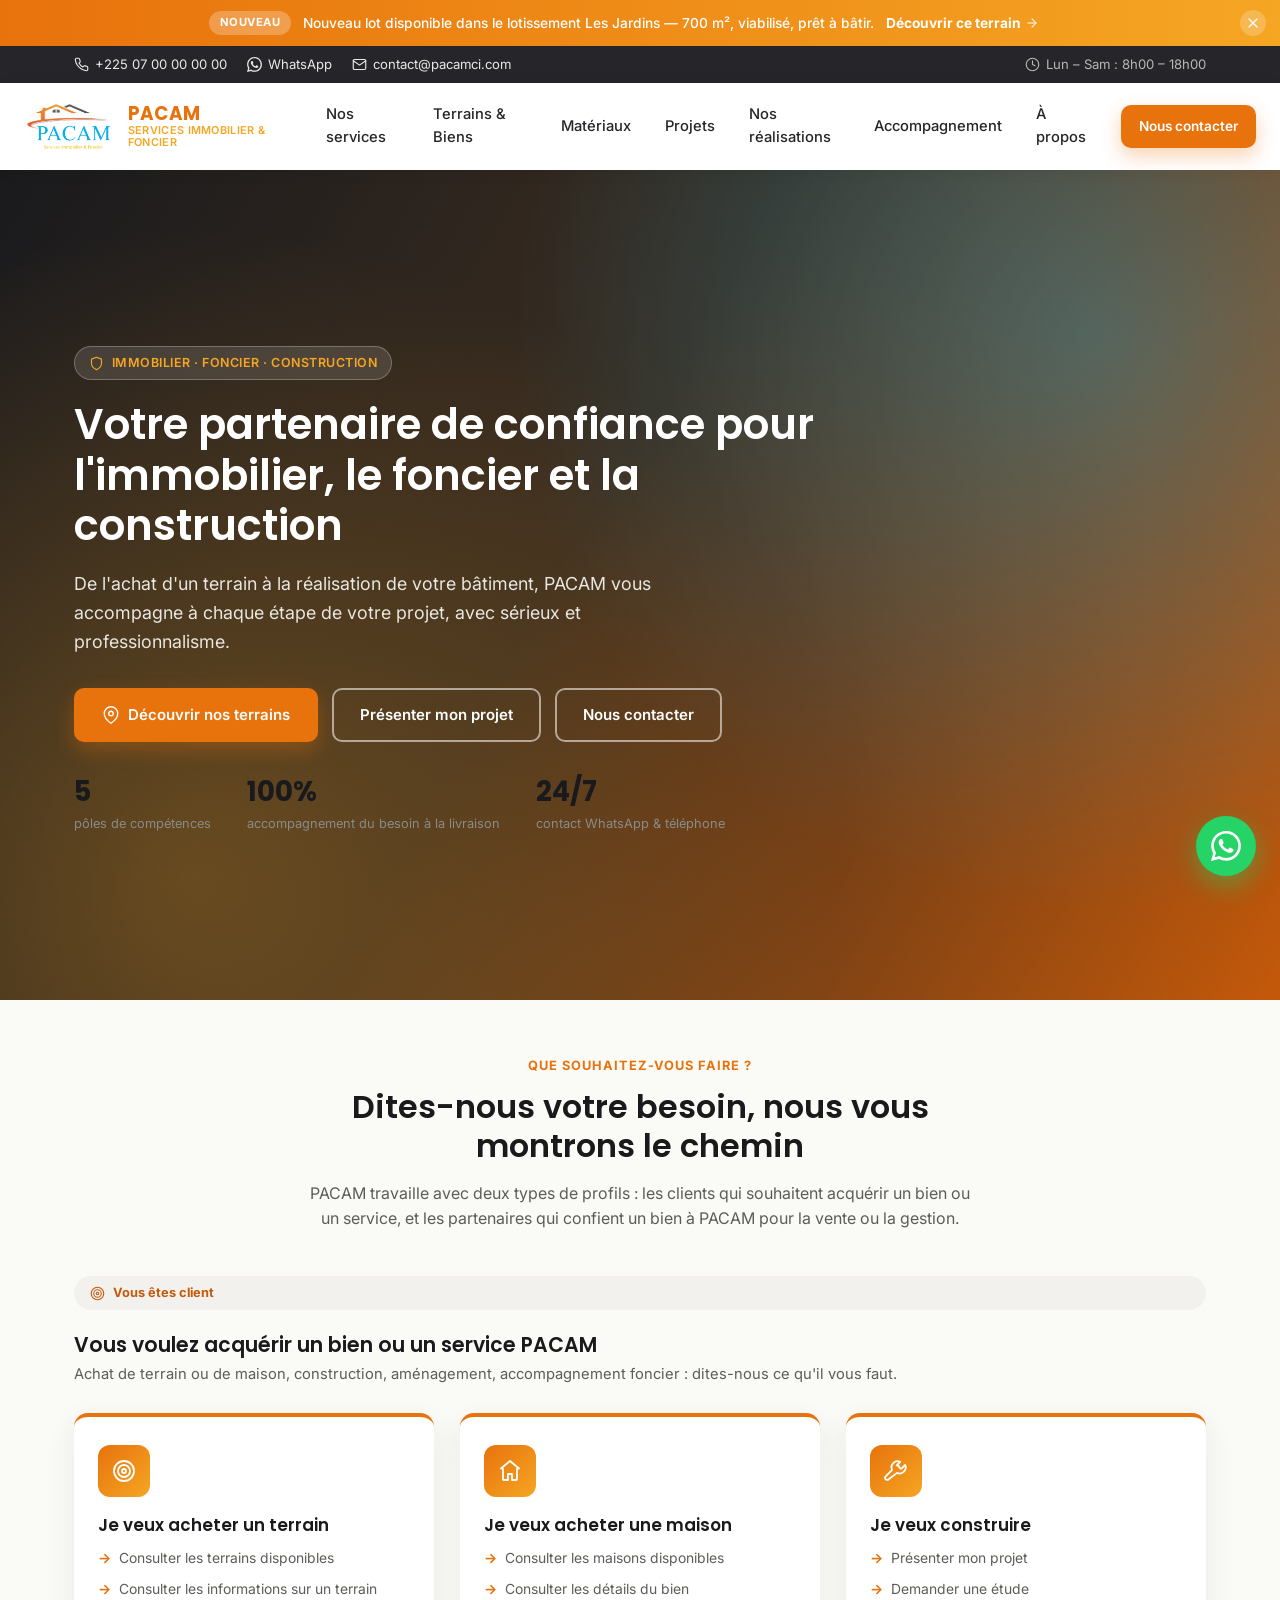
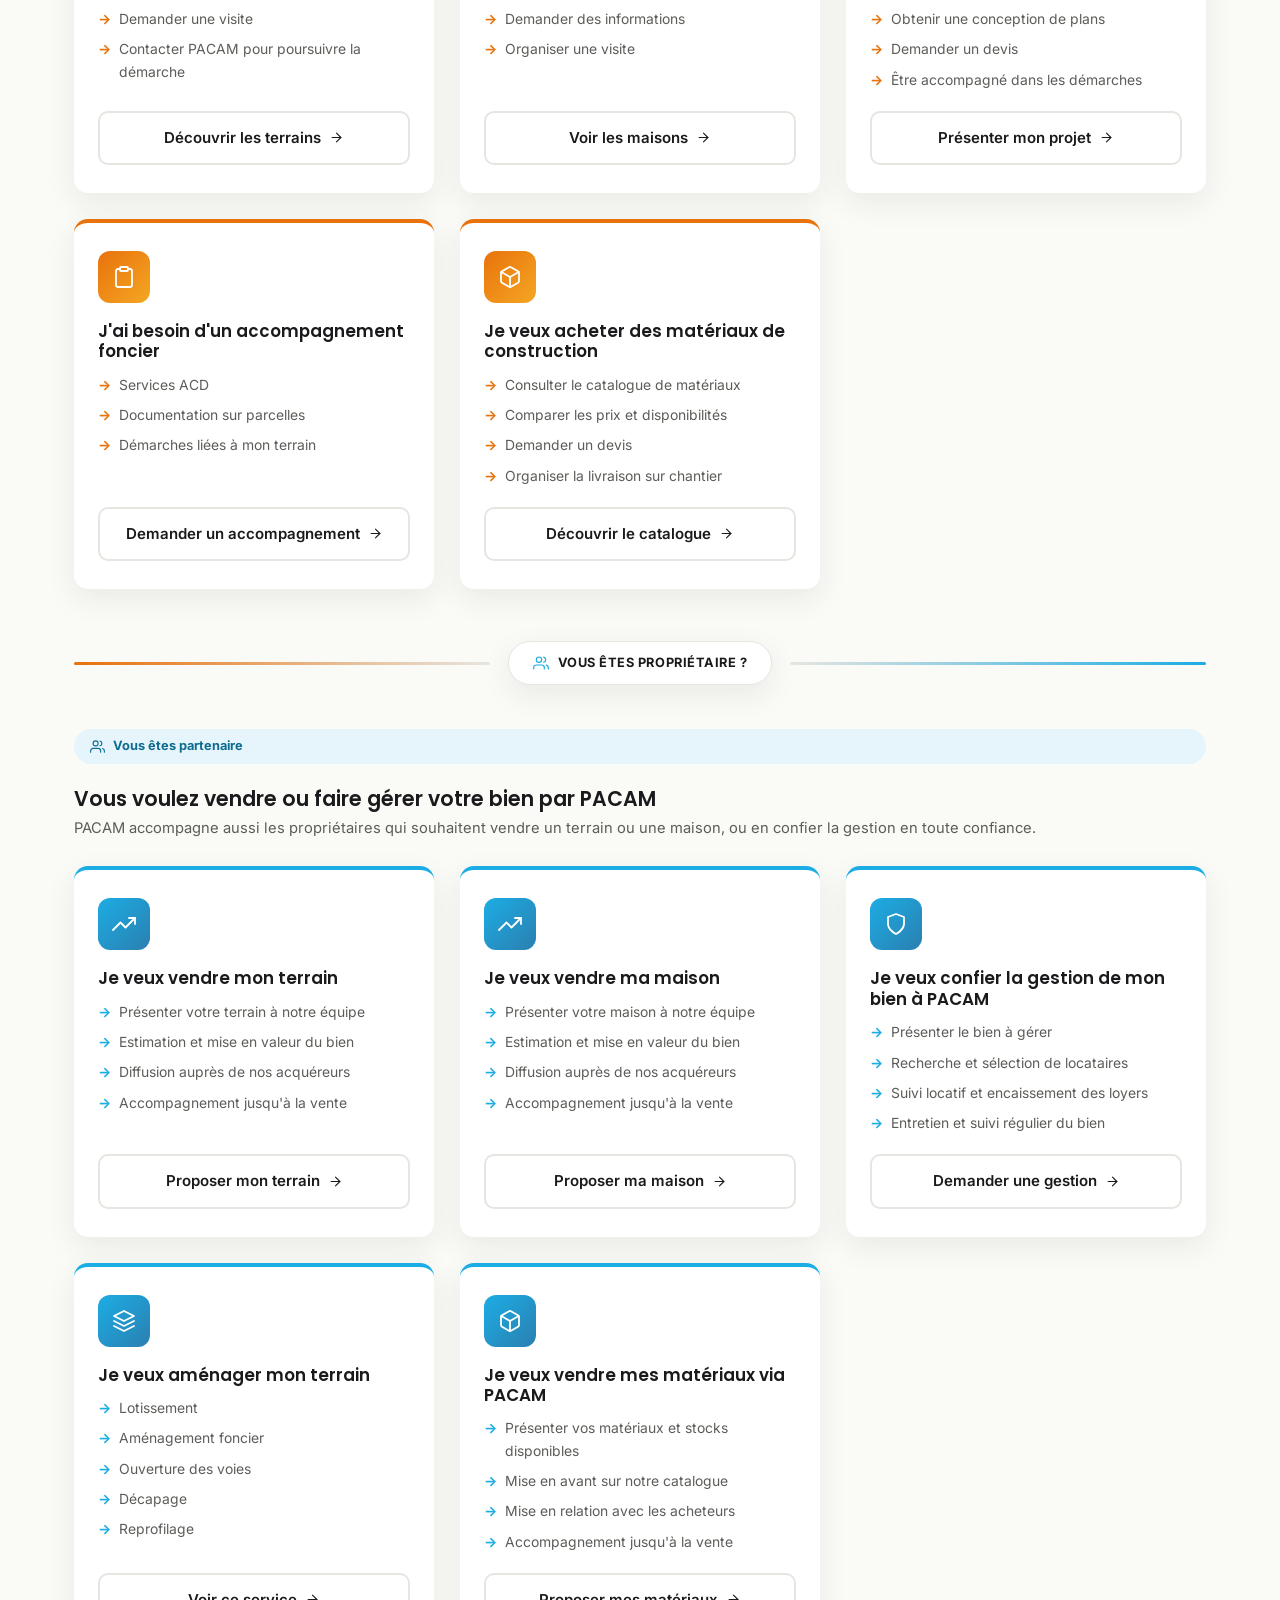
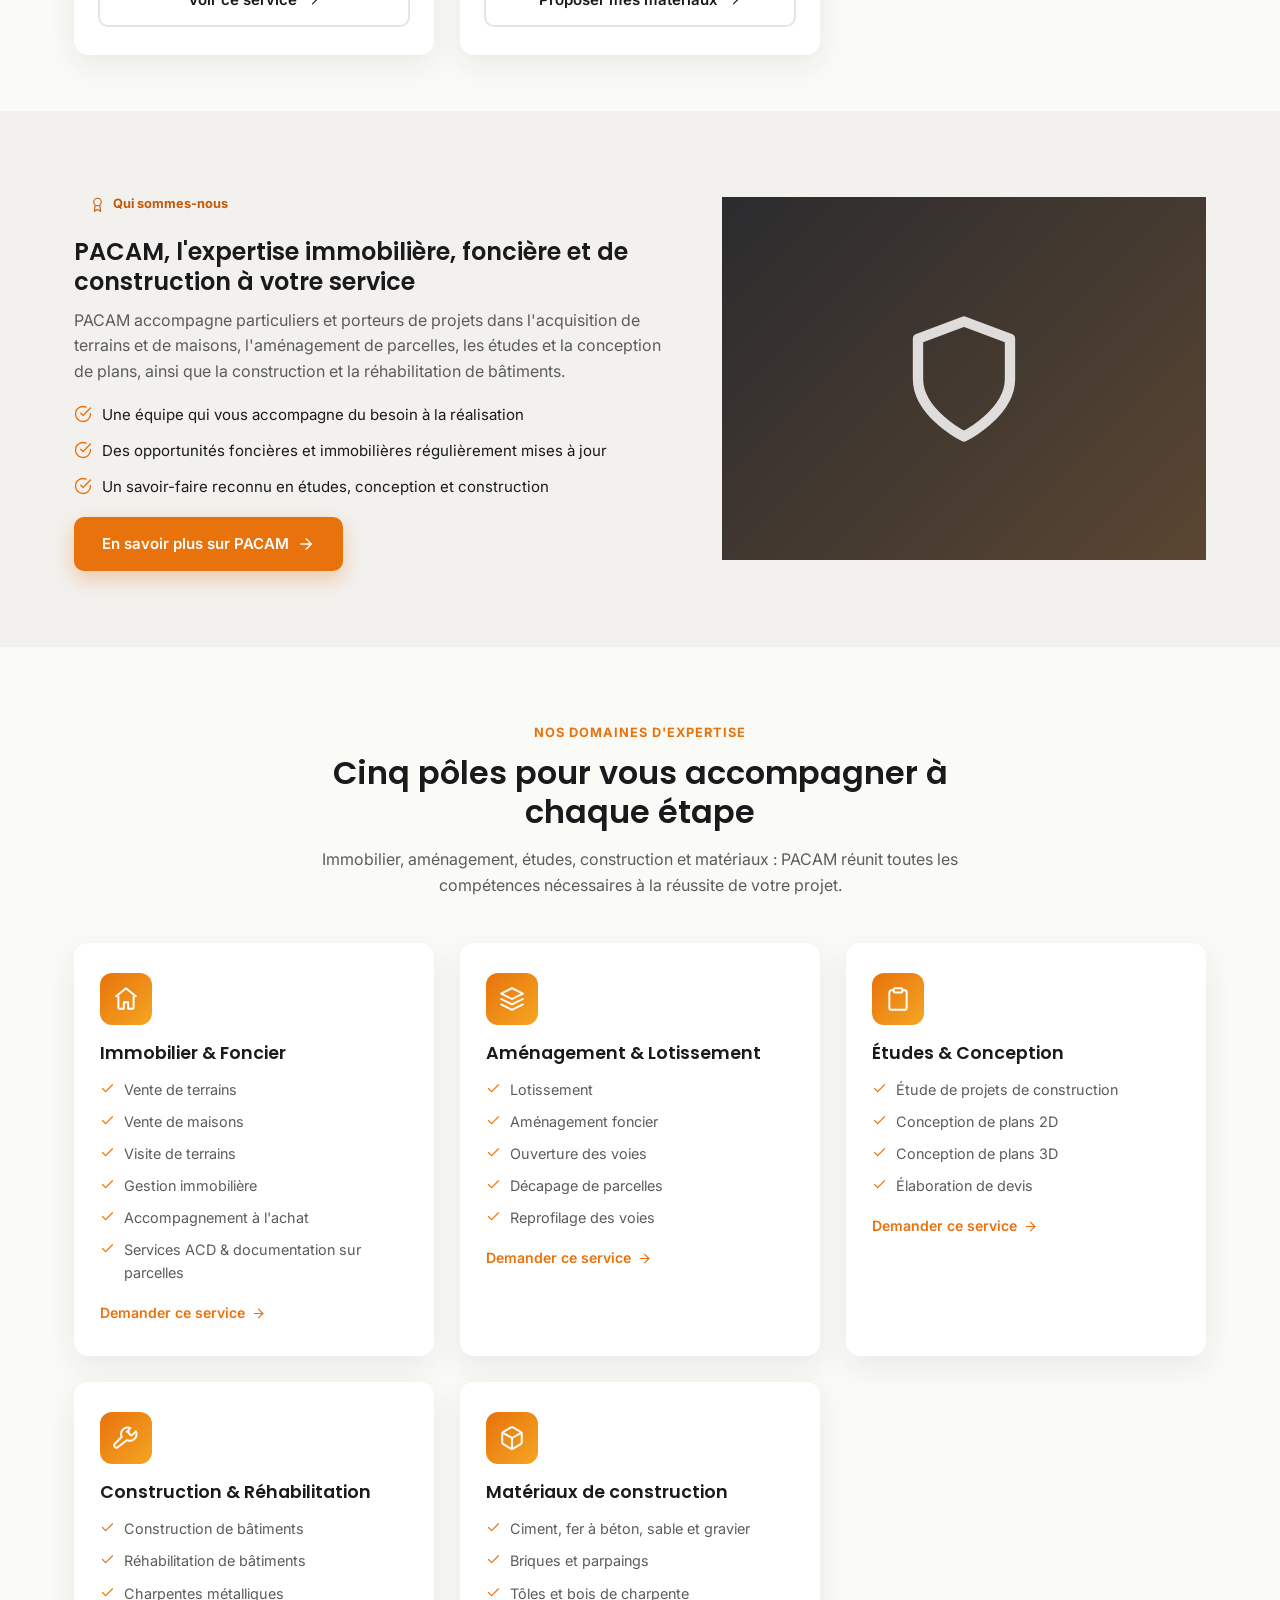
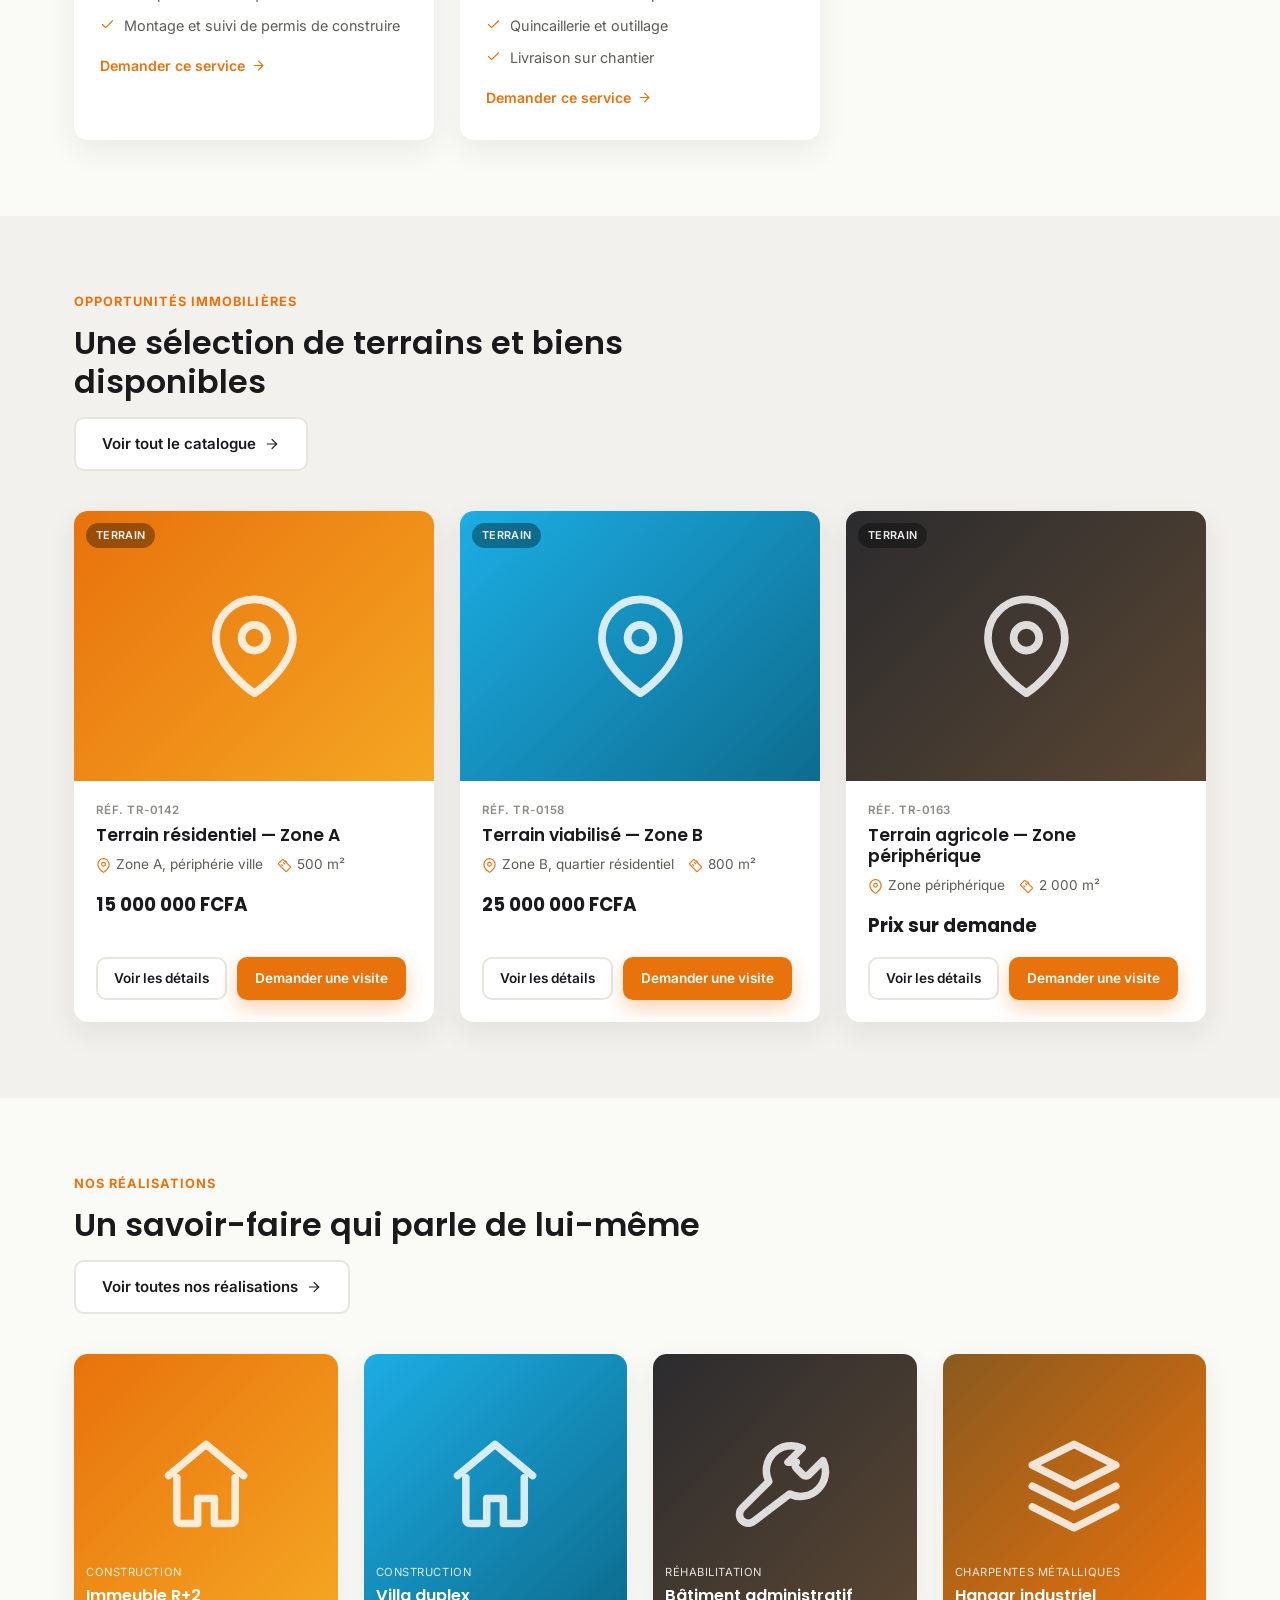
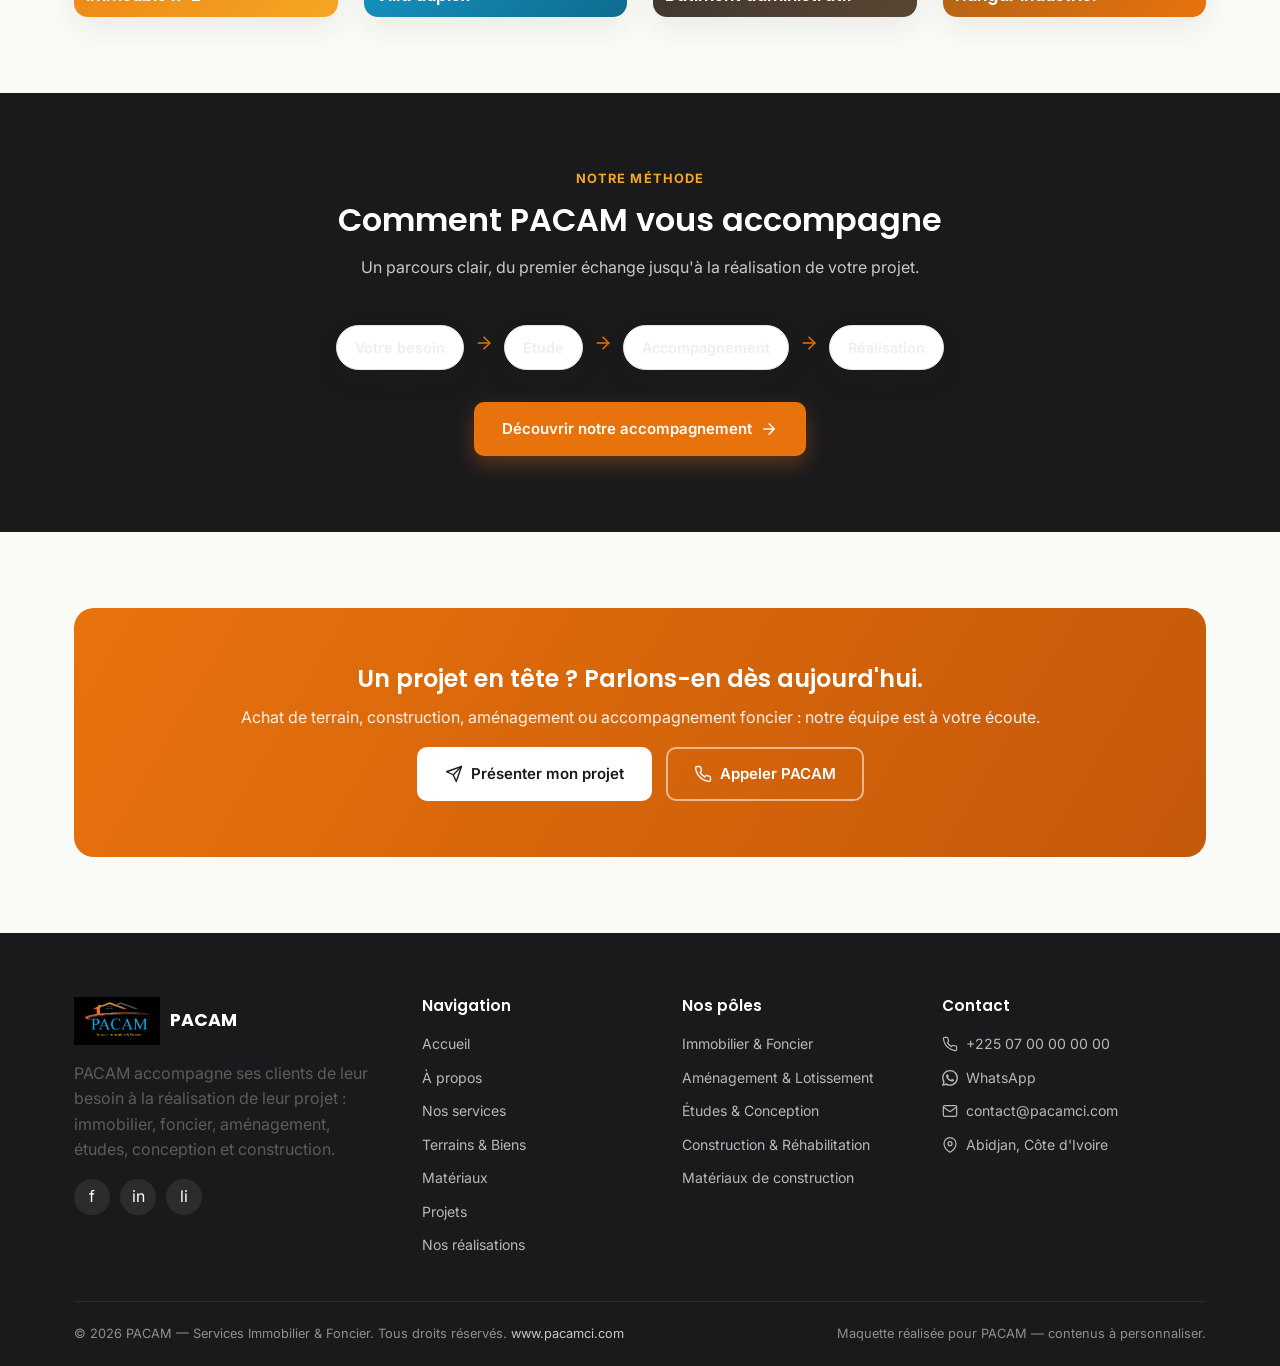
==== commit 99eb2e86: "maj 7 maquette 20-08-26" ====
--- a/index.html
+++ b/index.html
@@ -14,7 +14,7 @@
 <meta name="theme-color" content="#E8720C">
 <link rel="preconnect" href="https://fonts.googleapis.com">
 <link href="https://fonts.googleapis.com/css2?family=Inter:wght@400;500;600;700&family=Poppins:wght@500;600;700&display=swap" rel="stylesheet">
-<link rel="stylesheet" href="css/style.css">
+<link rel="stylesheet" href="css/style.css?v=0cec033768">
 
 </head>
 <body>
@@ -48,6 +48,7 @@
     <nav class="main-nav">
       <a href="services.html">Nos services</a>
 <a href="terrains-biens.html">Terrains & Biens</a>
+<a href="materiaux.html">Matériaux</a>
 <a href="projets.html">Projets</a>
 <a href="realisations.html">Nos réalisations</a>
 <a href="accompagnement.html">Accompagnement</a>
@@ -71,7 +72,7 @@
       <a class="btn btn-outline-light" href="contact.html">Nous contacter</a>
     </div>
     <div class="stat-row">
-      <div class="stat"><b>4</b><span>pôles de compétences</span></div>
+      <div class="stat"><b>5</b><span>pôles de compétences</span></div>
       <div class="stat"><b>100%</b><span>accompagnement du besoin à la livraison</span></div>
       <div class="stat"><b>24/7</b><span>contact WhatsApp &amp; téléphone</span></div>
     </div>
@@ -129,6 +130,15 @@
 <li>Documentation sur parcelles</li>
 <li>Démarches liées à mon terrain</li></ul>
   <a class="btn btn-secondary btn-block" href="contact.html?demande=accompagnement-foncier">Demander un accompagnement <svg class="icon " width="15" height="15" viewBox="0 0 24 24" fill="none" stroke="currentColor" stroke-width="1.8" stroke-linecap="round" stroke-linejoin="round" aria-hidden="true"><line x1="5" y1="12" x2="19" y2="12"/><polyline points="12 5 19 12 12 19"/></svg></a>
+</div>
+<div class="card parcours-card client reveal">
+  <div class="icon-badge"><svg class="icon " width="24" height="24" viewBox="0 0 24 24" fill="none" stroke="currentColor" stroke-width="1.8" stroke-linecap="round" stroke-linejoin="round" aria-hidden="true"><path d="M21 8a2 2 0 0 0-1-1.73l-7-4a2 2 0 0 0-2 0l-7 4A2 2 0 0 0 3 8v8a2 2 0 0 0 1 1.73l7 4a2 2 0 0 0 2 0l7-4a2 2 0 0 0 1-1.73z"/><polyline points="3.27 6.96 12 12.01 20.73 6.96"/><line x1="12" y1="22.08" x2="12" y2="12"/></svg></div>
+  <h3>Je veux acheter des matériaux de construction</h3>
+  <ul><li>Consulter le catalogue de matériaux</li>
+<li>Comparer les prix et disponibilités</li>
+<li>Demander un devis</li>
+<li>Organiser la livraison sur chantier</li></ul>
+  <a class="btn btn-secondary btn-block" href="materiaux.html">Découvrir le catalogue <svg class="icon " width="15" height="15" viewBox="0 0 24 24" fill="none" stroke="currentColor" stroke-width="1.8" stroke-linecap="round" stroke-linejoin="round" aria-hidden="true"><line x1="5" y1="12" x2="19" y2="12"/><polyline points="12 5 19 12 12 19"/></svg></a>
 </div></div>
     </div>
 
@@ -180,6 +190,15 @@
 <li>Décapage</li>
 <li>Reprofilage</li></ul>
   <a class="btn btn-secondary btn-block" href="services.html#amenagement-lotissement">Voir ce service <svg class="icon " width="15" height="15" viewBox="0 0 24 24" fill="none" stroke="currentColor" stroke-width="1.8" stroke-linecap="round" stroke-linejoin="round" aria-hidden="true"><line x1="5" y1="12" x2="19" y2="12"/><polyline points="12 5 19 12 12 19"/></svg></a>
+</div>
+<div class="card parcours-card partner reveal">
+  <div class="icon-badge blue"><svg class="icon " width="24" height="24" viewBox="0 0 24 24" fill="none" stroke="currentColor" stroke-width="1.8" stroke-linecap="round" stroke-linejoin="round" aria-hidden="true"><path d="M21 8a2 2 0 0 0-1-1.73l-7-4a2 2 0 0 0-2 0l-7 4A2 2 0 0 0 3 8v8a2 2 0 0 0 1 1.73l7 4a2 2 0 0 0 2 0l7-4a2 2 0 0 0 1-1.73z"/><polyline points="3.27 6.96 12 12.01 20.73 6.96"/><line x1="12" y1="22.08" x2="12" y2="12"/></svg></div>
+  <h3>Je veux vendre mes matériaux via PACAM</h3>
+  <ul><li>Présenter vos matériaux et stocks disponibles</li>
+<li>Mise en avant sur notre catalogue</li>
+<li>Mise en relation avec les acheteurs</li>
+<li>Accompagnement jusqu'à la vente</li></ul>
+  <a class="btn btn-secondary btn-block" href="contact.html?demande=vendre-materiaux">Proposer mes matériaux <svg class="icon " width="15" height="15" viewBox="0 0 24 24" fill="none" stroke="currentColor" stroke-width="1.8" stroke-linecap="round" stroke-linejoin="round" aria-hidden="true"><line x1="5" y1="12" x2="19" y2="12"/><polyline points="12 5 19 12 12 19"/></svg></a>
 </div></div>
     </div>
   </div>
@@ -206,10 +225,10 @@
   <div class="container">
     <div class="section-head reveal">
       <span class="kicker">Nos domaines d'expertise</span>
-      <h2>Quatre pôles pour vous accompagner à chaque étape</h2>
-      <p>Immobilier, aménagement, études et construction : PACAM réunit toutes les compétences nécessaires à la réussite de votre projet.</p>
-    </div>
-    <div class="grid grid-4"><div class="card icon-card reveal" id="immobilier-foncier">
+      <h2>Cinq pôles pour vous accompagner à chaque étape</h2>
+      <p>Immobilier, aménagement, études, construction et matériaux : PACAM réunit toutes les compétences nécessaires à la réussite de votre projet.</p>
+    </div>
+    <div class="grid grid-3"><div class="card icon-card reveal" id="immobilier-foncier">
   <div class="icon-badge"><svg class="icon " width="26" height="26" viewBox="0 0 24 24" fill="none" stroke="currentColor" stroke-width="1.8" stroke-linecap="round" stroke-linejoin="round" aria-hidden="true"><path d="M3 9.5 12 2l9 7.5"/><path d="M5 10v10a1 1 0 0 0 1 1h4v-6h4v6h4a1 1 0 0 0 1-1V10"/></svg></div>
   <h3>Immobilier & Foncier</h3>
   <ul><li><svg class="icon " width="15" height="15" viewBox="0 0 24 24" fill="none" stroke="currentColor" stroke-width="1.8" stroke-linecap="round" stroke-linejoin="round" aria-hidden="true"><polyline points="20 6 9 17 4 12"/></svg> Vente de terrains</li>
@@ -247,6 +266,16 @@
 <li><svg class="icon " width="15" height="15" viewBox="0 0 24 24" fill="none" stroke="currentColor" stroke-width="1.8" stroke-linecap="round" stroke-linejoin="round" aria-hidden="true"><polyline points="20 6 9 17 4 12"/></svg> Charpentes métalliques</li>
 <li><svg class="icon " width="15" height="15" viewBox="0 0 24 24" fill="none" stroke="currentColor" stroke-width="1.8" stroke-linecap="round" stroke-linejoin="round" aria-hidden="true"><polyline points="20 6 9 17 4 12"/></svg> Montage et suivi de permis de construire</li></ul>
   <a class="card-link" href="contact.html?demande=construction-rehabilitation">Demander ce service <svg class="icon " width="15" height="15" viewBox="0 0 24 24" fill="none" stroke="currentColor" stroke-width="1.8" stroke-linecap="round" stroke-linejoin="round" aria-hidden="true"><line x1="5" y1="12" x2="19" y2="12"/><polyline points="12 5 19 12 12 19"/></svg></a>
+</div>
+<div class="card icon-card reveal" id="materiaux-construction">
+  <div class="icon-badge"><svg class="icon " width="26" height="26" viewBox="0 0 24 24" fill="none" stroke="currentColor" stroke-width="1.8" stroke-linecap="round" stroke-linejoin="round" aria-hidden="true"><path d="M21 8a2 2 0 0 0-1-1.73l-7-4a2 2 0 0 0-2 0l-7 4A2 2 0 0 0 3 8v8a2 2 0 0 0 1 1.73l7 4a2 2 0 0 0 2 0l7-4a2 2 0 0 0 1-1.73z"/><polyline points="3.27 6.96 12 12.01 20.73 6.96"/><line x1="12" y1="22.08" x2="12" y2="12"/></svg></div>
+  <h3>Matériaux de construction</h3>
+  <ul><li><svg class="icon " width="15" height="15" viewBox="0 0 24 24" fill="none" stroke="currentColor" stroke-width="1.8" stroke-linecap="round" stroke-linejoin="round" aria-hidden="true"><polyline points="20 6 9 17 4 12"/></svg> Ciment, fer à béton, sable et gravier</li>
+<li><svg class="icon " width="15" height="15" viewBox="0 0 24 24" fill="none" stroke="currentColor" stroke-width="1.8" stroke-linecap="round" stroke-linejoin="round" aria-hidden="true"><polyline points="20 6 9 17 4 12"/></svg> Briques et parpaings</li>
+<li><svg class="icon " width="15" height="15" viewBox="0 0 24 24" fill="none" stroke="currentColor" stroke-width="1.8" stroke-linecap="round" stroke-linejoin="round" aria-hidden="true"><polyline points="20 6 9 17 4 12"/></svg> Tôles et bois de charpente</li>
+<li><svg class="icon " width="15" height="15" viewBox="0 0 24 24" fill="none" stroke="currentColor" stroke-width="1.8" stroke-linecap="round" stroke-linejoin="round" aria-hidden="true"><polyline points="20 6 9 17 4 12"/></svg> Quincaillerie et outillage</li>
+<li><svg class="icon " width="15" height="15" viewBox="0 0 24 24" fill="none" stroke="currentColor" stroke-width="1.8" stroke-linecap="round" stroke-linejoin="round" aria-hidden="true"><polyline points="20 6 9 17 4 12"/></svg> Livraison sur chantier</li></ul>
+  <a class="card-link" href="contact.html?demande=materiaux-construction">Demander ce service <svg class="icon " width="15" height="15" viewBox="0 0 24 24" fill="none" stroke="currentColor" stroke-width="1.8" stroke-linecap="round" stroke-linejoin="round" aria-hidden="true"><line x1="5" y1="12" x2="19" y2="12"/><polyline points="12 5 19 12 12 19"/></svg></a>
 </div></div>
   </div>
 </section>
@@ -403,6 +432,7 @@
           <li><a href="a-propos.html">À propos</a></li>
           <li><a href="services.html">Nos services</a></li>
           <li><a href="terrains-biens.html">Terrains &amp; Biens</a></li>
+          <li><a href="materiaux.html">Matériaux</a></li>
           <li><a href="projets.html">Projets</a></li>
           <li><a href="realisations.html">Nos réalisations</a></li>
         </ul>
@@ -414,6 +444,7 @@
           <li><a href="services.html#amenagement-lotissement">Aménagement &amp; Lotissement</a></li>
           <li><a href="services.html#etudes-conception">Études &amp; Conception</a></li>
           <li><a href="services.html#construction-rehabilitation">Construction &amp; Réhabilitation</a></li>
+          <li><a href="services.html#materiaux-construction">Matériaux de construction</a></li>
         </ul>
       </div>
       <div>
@@ -437,6 +468,6 @@
 
 <div class="toast"><svg class="icon " width="18" height="18" viewBox="0 0 24 24" fill="none" stroke="currentColor" stroke-width="1.8" stroke-linecap="round" stroke-linejoin="round" aria-hidden="true"><path d="M22 11.08V12a10 10 0 1 1-5.93-9.14"/><polyline points="22 4 12 14.01 9 11.01"/></svg><span></span></div>
 
-<script src="js/script.js"></script>
+<script src="js/script.js?v=a1f0dee6f3"></script>
 </body>
 </html>
